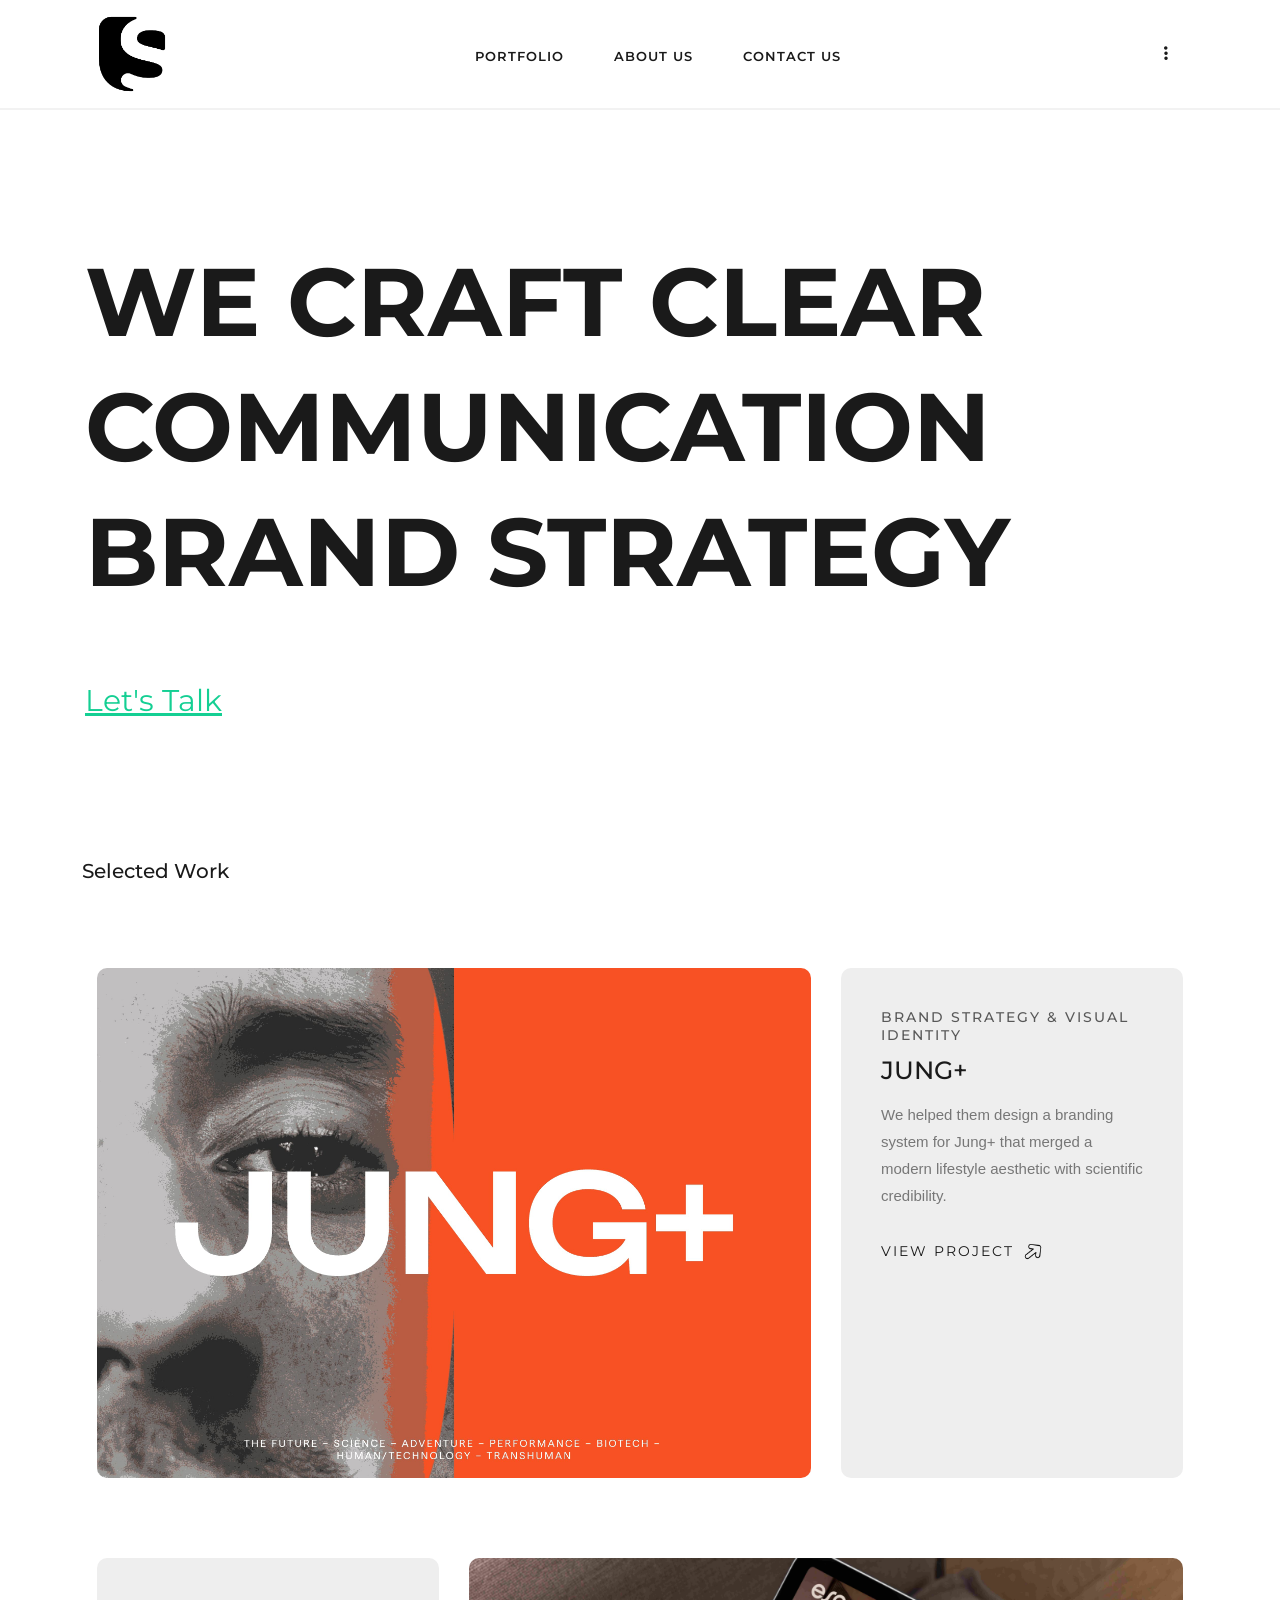
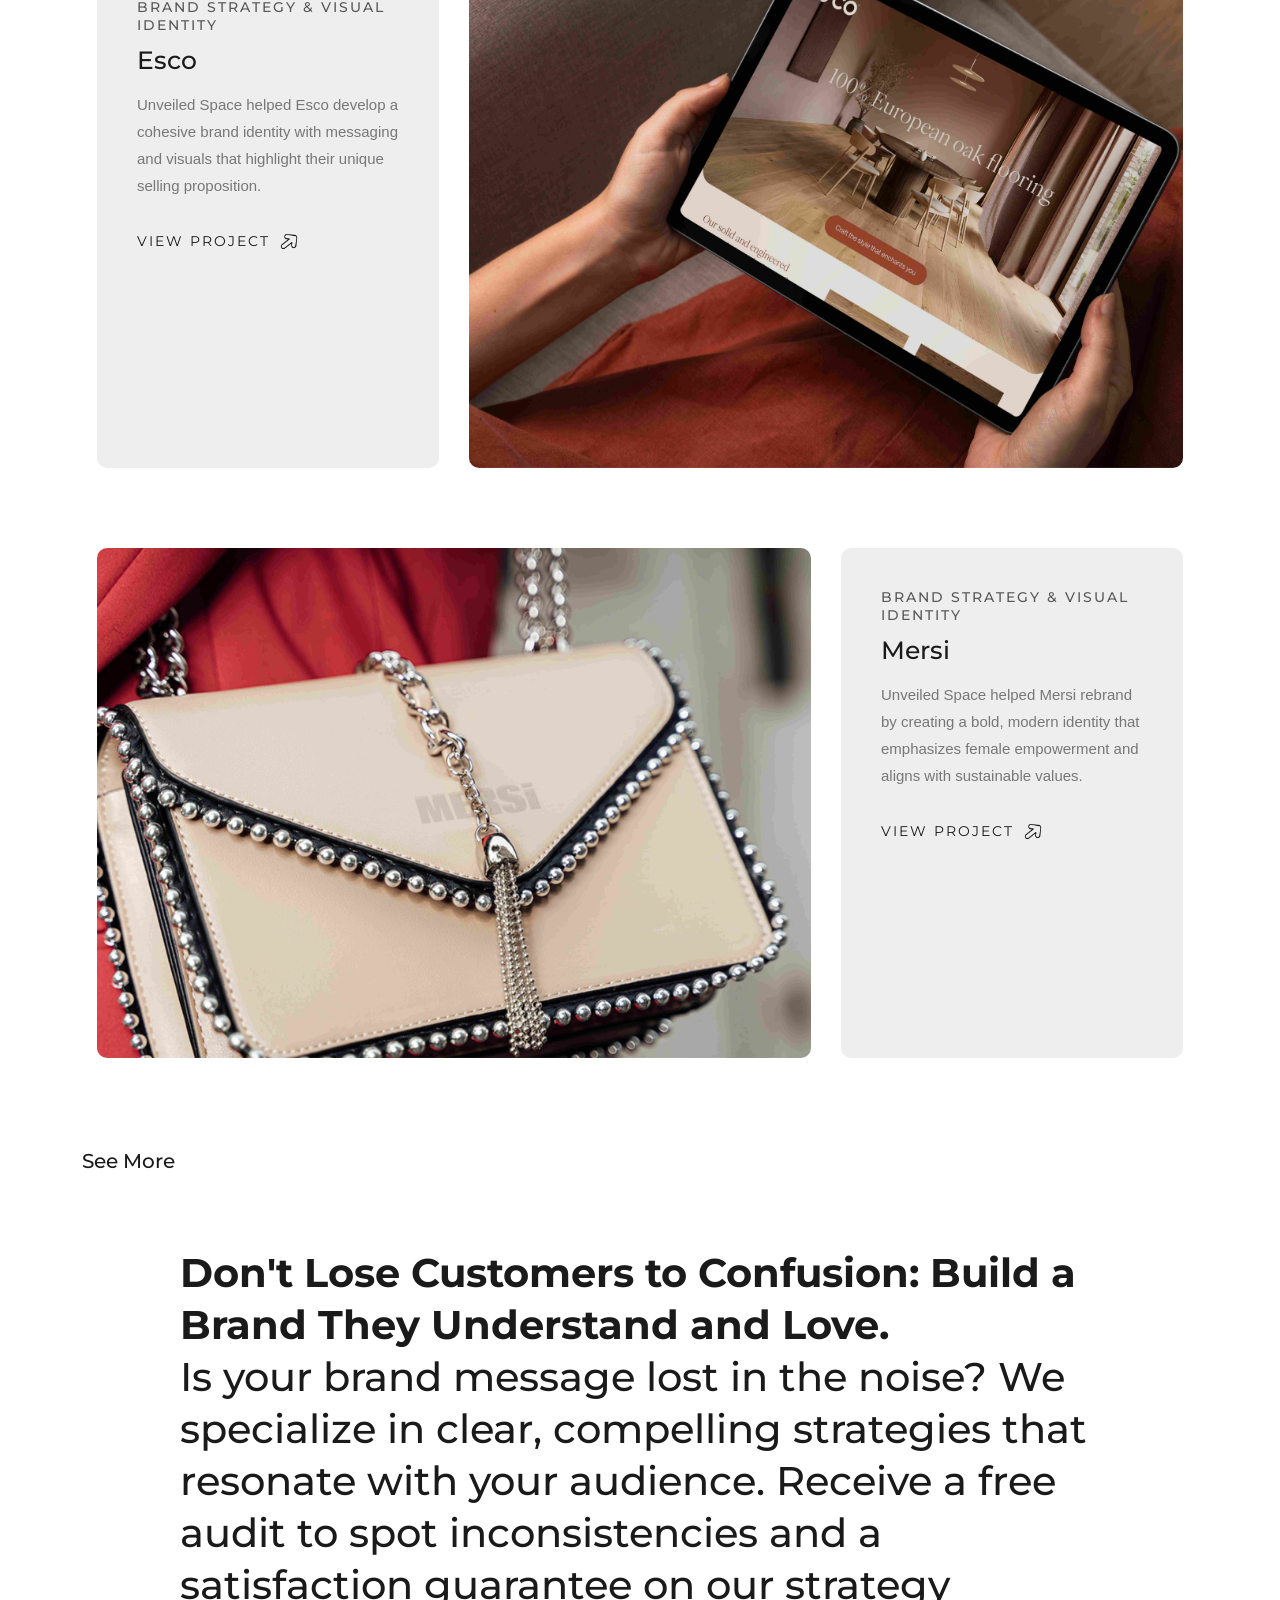
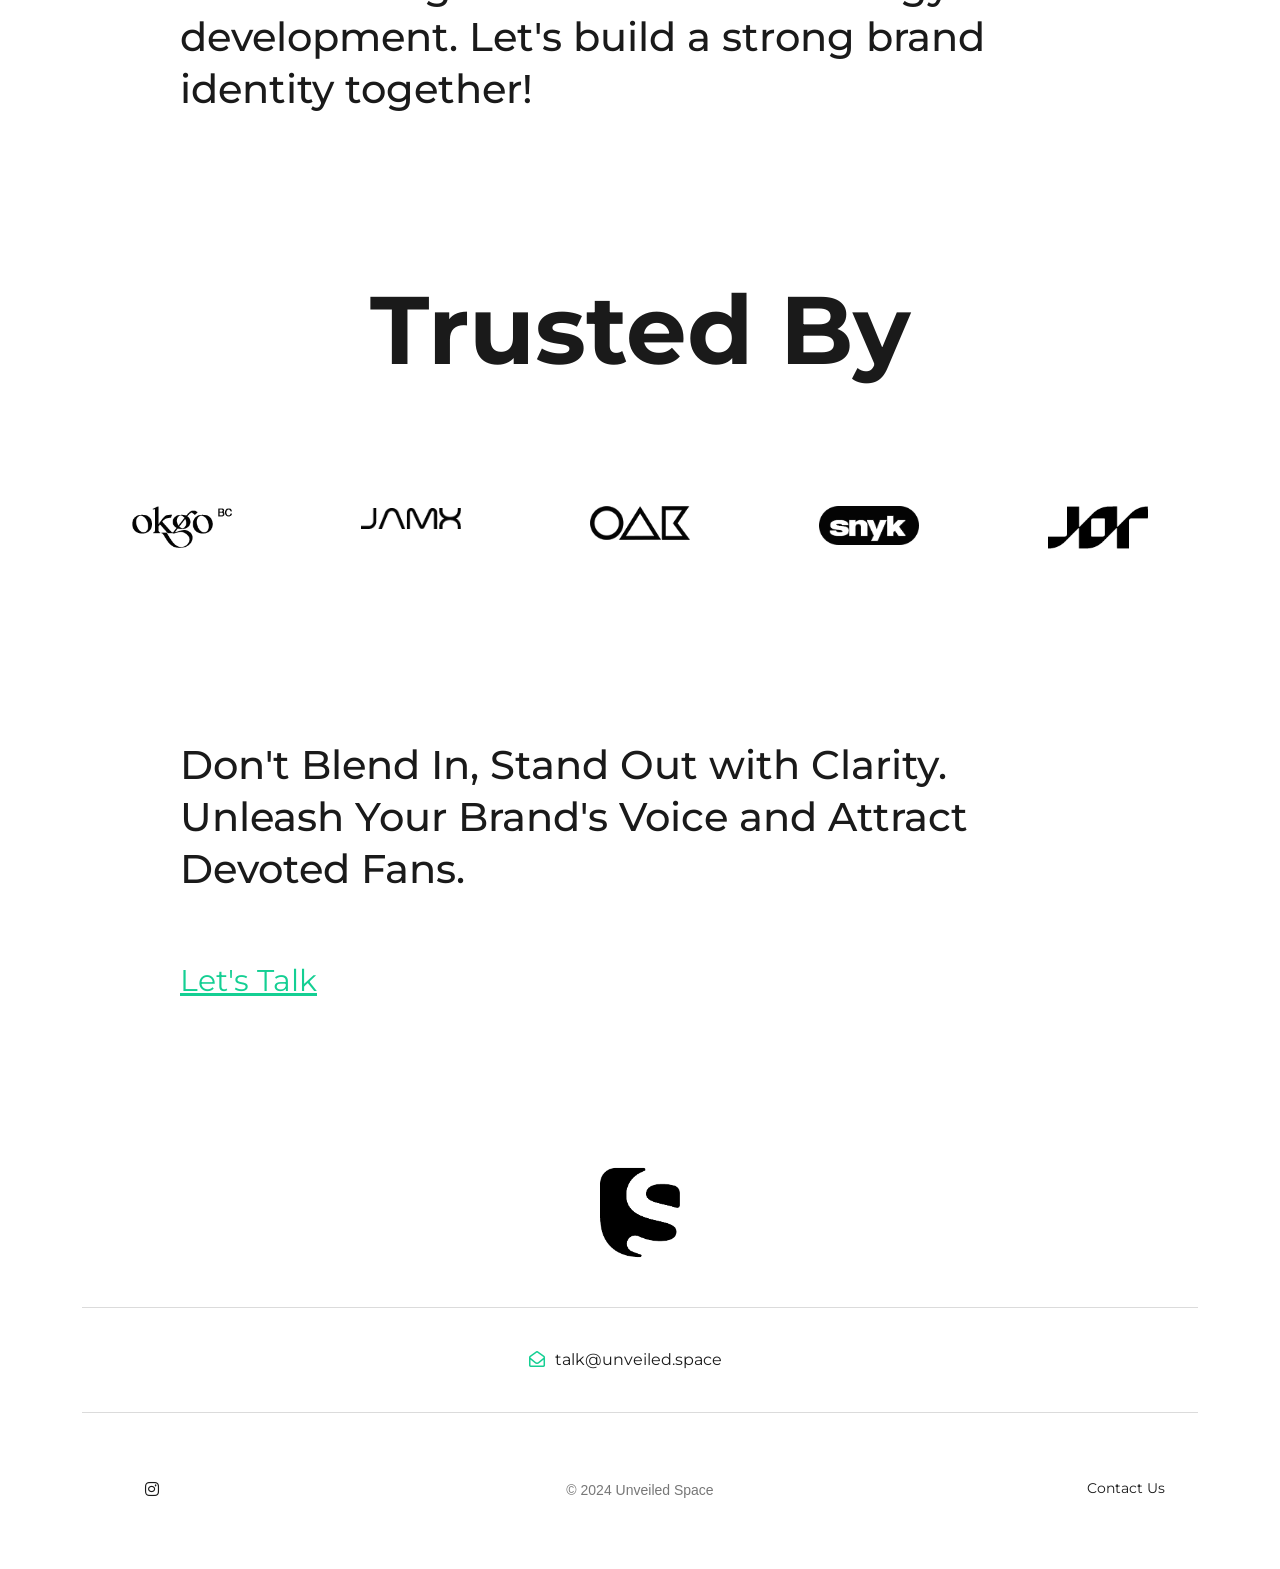
==== index.html @ 4598c450 "Update index.html" ====
<!DOCTYPE html>
<html lang="zxx">

<head>

    <!-- Metas -->
    <meta charset="utf-8">
    <meta http-equiv="X-UA-Compatible" content="IE=edge">
    <meta name="viewport" content="width=device-width, initial-scale=1, maximum-scale=1">
    <meta name="keywords" content="Unveiled Space Branding Agency Brand Strategy Visual Communication Visual Identity">
    <meta name="description" content="Unveiled Space Branding Agency">
    <meta name="author" content="">

    <!-- Title  -->
    <title> Unveiled Space</title>

    <!-- Favicon -->
    <link rel="shortcut icon" href="assets/imgs/favicon.ico">
    <link rel="stylesheet" href="https://cdnjs.cloudflare.com/ajax/libs/font-awesome/6.5.2/css/all.min.css">


    <!-- Google Fonts -->
    <link rel="preconnect" href="https://fonts.googleapis.com">
    <link rel="preconnect" href="https://fonts.gstatic.com" crossorigin>
    <link href="https://fonts.googleapis.com/css2?family=Gruppo&family=Montserrat:ital,wght@0,100..900;1,100..900&display=swap" rel="stylesheet">

    <!-- Font -->
    <link rel="stylesheet" href="assets/css/satoshi.css">

    <!-- Plugins -->
    <link rel="stylesheet" href="assets/css/plugins.css">

    <!-- Core Style Css -->
    <link rel="stylesheet" href="assets/css/style.css">

   



</head>

<body class="minimal-portfolio">



    <!-- ==================== Start Loading ==================== -->


    <!-- ==================== End Loading ==================== -->





    <!-- ==================== Start progress-scroll-button ==================== -->

    <!-- ==================== End progress-scroll-button ==================== -->



    <div id="smooth-wrapper">



        <!-- ==================== Start Navbar ==================== -->

        <nav class="navbar navbar-expand-lg bord blur">
            <div class="container">
    
                <!-- Logo -->
                <a class="logo icon-img-100" href="index.html">
                    <img src="assets/imgs/logo-dark-1.png" alt="logo">
                </a>
    
                <!-- navbar links -->
                <div class="collapse navbar-collapse justify-content-center" id="navbarSupportedContent">
                    <ul class="navbar-nav">
                        <li class="nav-item dropdown">
                            <a class="nav-link" href="portfolio-sticky.html" role="button"
                                aria-haspopup="true" aria-expanded="false"><span>Portfolio</span></a>
                        </li>
                        <li class="nav-item dropdown">
                            <a class="nav-link" href="page-about2.html" role="button"
                                aria-haspopup="true" aria-expanded="false"><span>About Us</span></a>
                        </li>
                        <li class="nav-item">
                            <a class="nav-link" href="index.html"><span>Contact
                                    Us</span></a>
                        </li>
                    </ul>
                </div>
                <div class="topnav">
                    <div class="menu-icon cursor-pointer">
                        <i class="fa-solid fa-ellipsis-vertical"></i>
                    </div>
                </div>
            </div>
        </nav>
    
        <div class="hamenu">
            <div class="logo icon-img-100">
                <img src="assets/imgs/logo-dark-1.png" alt="">
            </div>
            <div class="close-menu cursor-pointer"><i class="fa-solid fa-xmark"></i></div>
            <div class="container">
                <div class="row">
                    <div class="col-lg-2">
                        <div class="menu-text">
                            <div class="text">
                                <h2>Menu</h2>
                            </div>
                        </div>
                    </div>
                    <div class="col-lg-7">
                        <div class="menu-links">
                          <ul class="main-menu rest">
                            <li>
                              <div class="o-hidden">
                                <a href="portfolio-sticky.html" class="link"><span data-text="PORTFOLIO">PORTFOLIO</span></a>
                              </div>
                            </li>
                            <li>
                                <div class="o-hidden">
                                  <a href="page-about2.html" class="link"><span data-text="About Us">About Us</span></a>
                                </div>
                              </li>
                              <li>
                              </li>
                              <li>
                                <div class="o-hidden">
                                  <a href="index.html" class="link"><span data-text="Contact US">Contact US</span></a>
                                </div>
                              </li>
                            </ul>
                        </div>
                      </div>
                      
                    <div class="col-lg-3">
                        <div class="cont-info">
                            <div class="item mb-40">
                                <h6 class="sub-title mb-15 opacity-7">Contact Us</h6>
                                <h5><a href="mailto:talk@unveiled.space">talk@unveiled.space</a></h5>
                            </div>
                        </div>
                    </div>
                    
                </div>
            </div>
        </div>

        <!-- ==================== End Navbar ==================== -->



        <div id="smooth-content">

            <main>


                <!-- ==================== Start Portfolio ==================== -->

                <section class="work-minimal section-padding pb-20">
                    <div class="container mt-100">
                        <div class="row">
                            <div class="col-12">
                                <div class="sec-head mb-80">
                                    <div class="text">
                                        <h1 class="main-heading">WE CRAFT CLEAR COMMUNICATION BRAND STRATEGY</h1>
                                   <!--     <h3 class="description-after-main-heading opacity-7 d-block">
                                            Unveiling authentic stories. Amplifying impactful connections. Building brands that make a difference.
                                        </h3> -->
                                          <span class="underline main-color fz-30 pt-60">
                                            <a href="mailto:talk@unveiled.space">Let's Talk</a>
                                          </span>
                                          
                                    </div>
                                </div>
                            </div>
                        </div>
                        <section style="padding-top: 5%;">
                            <div><h6>Selected Work</h6></div>
                            
                            <section class="work-sticky section-padding pt-0 pb-90 ">
                                <div class="container">
                                    <div class="row">

                                        <div class="col-lg-8 items">
                                            <div class="img">
                                                <img src="assets/imgs/works/projects/portfolio/0.jpg" alt="">
                                            </div>
                                        </div>
                                        <div class="col-lg-4 items">
                                            <div class="cont">
                                                <div class="sticky-item">
                                                    <h6 class="sub-title opacity-7 mb-10">Brand Strategy & Visual identity</h6>
                                                    <h5 class="mb-15">JUNG+</h5>
                                                    <p>We helped them design a branding system for Jung+ that merged a modern lifestyle 
                                                        aesthetic with scientific credibility.</p>
                                                    <a href="project0.html" class="rmore mt-30">
                                                        <span class="sub-title">View Project</span>
                                                        <img src="assets/imgs/arrow-right.png" alt="" class="icon-img-20 ml-5">
                                                    </a>
                                                </div>
                                            </div>
                                        </div>
                    
                                        <div class="col-lg-4 items">
                                            <div class="cont">
                                                <div class="sticky-item">
                                                    <h6 class="sub-title opacity-7 mb-10">Brand Strategy & Visual identity</h6>
                                                    <h5 class="mb-15">Esco</h5>
                                                    <p>Unveiled Space helped Esco develop a cohesive brand 
                                                        identity with messaging and visuals that highlight 
                                                        their unique selling proposition.</p>
                                                    <a href="project1.html" class="rmore mt-30">
                                                        <span class="sub-title">View Project</span>
                                                        <img src="assets/imgs/arrow-right.png" alt="" class="icon-img-20 ml-5">
                                                    </a>
                                                </div>
                                            </div>
                                        </div>
                                        <div class="col-lg-8 items">
                                            <div class="img">
                                                <img src="assets/imgs/works/projects/portfolio/1.jpg" alt="">
                                            </div>
                                        </div>
                    
                                        <div class="col-lg-8 items">
                                            <div class="img">
                                                <img src="assets/imgs/works/projects/portfolio/2.jpg" alt="">
                                            </div>
                                        </div>
                                        <div class="col-lg-4 items">
                                            <div class="cont">
                                                <div class="sticky-item">
                                                    <h6 class="sub-title opacity-7 mb-10">Brand Strategy & Visual identity</h6>
                                                    <h5 class="mb-15">Mersi</h5>
                                                    <p>Unveiled Space helped Mersi rebrand by creating a bold, modern identity
                                                         that emphasizes female empowerment and aligns with sustainable values.</p>
                                                    <a href="project2.html" class="rmore mt-30">
                                                        <span class="sub-title">View Project</span>
                                                        <img src="assets/imgs/arrow-right.png" alt="" class="icon-img-20 ml-5">
                                                    </a>
                                                </div>
                                            </div>
                                        </div>
                    
                                    </div>
                                </div>
                            </section>

                            <div><h6> <a href="portfolio-sticky.html">See More</a></h6></div>
                        </section>
                    </div>
                </section>

                <!-- ==================== End Portfolio ==================== -->



                <!-- ==================== Story Section Start ==================== -->
                <div class="container pt-50 ontop">
                    <div class="row justify-content-center">
                        <div class="col-lg-10">
                            <div class="caption">
                                <h3><strong>Don't Lose Customers to Confusion: Build a Brand They Understand and Love.</strong><br>

Is your brand message lost in the noise? We specialize in clear, compelling strategies that resonate with your audience. Receive a free audit to spot inconsistencies and a satisfaction guarantee on our strategy development. Let's build a strong brand identity together!</h3>                
                            </div>
                        </div>
                    </div>
                </div>
               
                <!-- ==================== Story Section Ends ==================== -->



                <!-- ==================== Start Clients ==================== -->

                <section class="clients-carso section-padding">
                    <div class="container">
                        <div class="sec-bottom mb-100">
                            <div class="d-flex align-items-center">
                                <h3 class="main-heading">Trusted By</h3>
                            </div>
                        </div>
                        <div class="clients-grid">
                            <div class="item">
                                <div class="img icon-img-100">
                                    <img src="assets/imgs/brands/b1.png" alt="">
                                </div>
                            </div>
                            <div class="item">
                                <div class="img icon-img-100">
                                    <img src="assets/imgs/brands/b2.png" alt="">
                                </div>
                            </div>
                            <div class="item">
                                <div class="img icon-img-100">
                                    <img src="assets/imgs/brands/b4.png" alt="">
                                </div>
                            </div>
                            <div class="item">
                                <div class="img icon-img-100">
                                    <img src="assets/imgs/brands/b6.png" alt="">
                                </div>
                            </div>
                            <div class="item">
                                <div class="img icon-img-100">
                                    <img src="assets/imgs/brands/b7.png" alt="">
                                </div>
                            </div>
                          
                            <!-- Add more client items here -->
                        </div>
                    </div>
                </section>
                <!-- ==================== End Clients ==================== -->

                 <!-- ==================== asking  Clients ==================== -->
                 <section class="asking">
                    <div class="container pt-50 pb-50 ontop">
                        <div class="row justify-content-center">
                            <div class="col-lg-10">
                                <div class="caption">
                                    <h3>
                                       Don't Blend In, Stand Out with Clarity. Unleash Your Brand's Voice and Attract Devoted Fans.
                                    </h3>
                                        <span class="underline main-color fz-30 pt-60"><a
                                            href="mailto:talk@unveiled.space">Let's Talk</a></span>


                                </div>
                            </div>
                        </div>
                    </div>
                 </section>
                  <!-- ==================== asking Clients ==================== -->

            </main>


            <!-- ==================== Start Footer ==================== -->

            <footer class="mt-15">
                <div class="container pb-40 pt-80 ontop">
                  <div class="d-flex justify-content-center mb-30">
                    <div class="logo icon-img-120">
                      <img src="assets/imgs/logo-dark-1.png" alt="">
                    </div>
                  </div>
                  <div class="info-comp d-flex align-items-center justify-content-center pt-40 pb-40 bord-thin-bottom bord-thin-top">
                    <div class="mr-30 email-align"> <span class="icon main-color mr-10"><i class="fa-regular fa-envelope-open"></i></span>
                      <span class="text"><a href="mailto:talk@unveiled.space">talk@unveiled.space</a></span>
                    </div>
                  </div>
                  <div class="row sub-footer mt-40 pt-25 pb-25 main-bg radius-30 padding-rl-30">
                    <div class="d-flex justify-content-center">
                      <div class="col-lg-4 col-md-6 md-mb15">
                        <ul class="rest d-flex align-items-center">
                          <li class="ml-30">
                            <a href="#0" class="hover-anim">
                              <i class="fab fa-instagram"></i>
                            </a>
                          </li>
                        </ul>
                      </div>
                      <div class="col-lg-4 order-md-3 text-center">
                        <p class="fz-14 copyright-padding">© 2024 Unveiled Space</p>
                      </div>
                      <div class="col-lg-4 col-md-6 md-mb15 order-md-2">
                        <div class="links d-flex justify-content-end"> <ul class="rest d-flex align-items-center">
                            <li class="contact-margin fz-14"> <a href="index.html">Contact Us</a>
                            </li>
                          </ul>
                        </div>
                      </div>
                    </div>
                  </div>
                </div>
              </footer>
              
              
              
              

            <!-- ==================== End Footer ==================== -->


        </div>

    </div>










    <!-- jQuery -->
    <script src="assets/js/jquery-3.6.0.min.js"></script>
    <script src="assets/js/jquery-migrate-3.4.0.min.js"></script>

    <!-- plugins -->
    <script src="assets/js/plugins.js"></script>

    <script src="assets/js/gsap.min.js"></script>
    <!-- custom scripts -->
    <script src="assets/js/scripts.js"></script>


</body>

</html>
---- assets/css/satoshi.css ----
/**
 * @license
 *
 * Font Family: Satoshi
 * Designed by: Deni Anggara
 * URL: https://www.fontshare.com/fonts/Satoshi/satoshi
 * © 2022 Indian Type Foundry
 *
 * Font Styles:
 * Satoshi Variable(Variable font)
 * Satoshi Variable Italic(Variable font)
 * Satoshi Light
 * Satoshi Light Italic
 * Satoshi Regular
 * Satoshi Italic
 * Satoshi Medium
 * Satoshi Medium Italic
 * Satoshi Bold
 * Satoshi Bold Italic
 * Satoshi Black
 * Satoshi Black Italic
 *
*/


/**
* This is a variable font
* You can controll variable axes as shown below:
* font-variation-settings: 'wght' 900.0;
*
* available axes:

* 'wght' (range from 300.0 to 900.0)

*/

@font-face {
  font-family: 'Satoshi-Variable';
  src: url('../fonts/Satoshi/Satoshi-Variable.woff2') format('woff2'),
       url('../fonts/Satoshi/Satoshi-Variable.woff') format('woff'),
       url('../fonts/Satoshi/Satoshi-Variable.ttf') format('truetype');
       font-weight: 300 900;
       font-display: swap;
       font-style: normal;
}


/**
* This is a variable font
* You can controll variable axes as shown below:
* font-variation-settings: 'wght' 900.0;
*
* available axes:

* 'wght' (range from 300.0 to 900.0)

*/

@font-face {
  font-family: 'Satoshi-VariableItalic';
  src: url('../fonts/Satoshi/Satoshi-VariableItalic.woff2') format('woff2'),
       url('../fonts/Satoshi/Satoshi-VariableItalic.woff') format('woff'),
       url('../fonts/Satoshi/Satoshi-VariableItalic.ttf') format('truetype');
       font-weight: 300 900;
       font-display: swap;
       font-style: italic;
}


@font-face {
  font-family: 'Satoshi-Light';
  src: url('../fonts/Satoshi/Satoshi-Light.woff2') format('woff2'),
       url('../fonts/Satoshi/Satoshi-Light.woff') format('woff'),
       url('../fonts/Satoshi/Satoshi-Light.ttf') format('truetype');
       font-weight: 300;
       font-display: swap;
       font-style: normal;
}


@font-face {
  font-family: 'Satoshi-LightItalic';
  src: url('../fonts/Satoshi/Satoshi-LightItalic.woff2') format('woff2'),
       url('../fonts/Satoshi/Satoshi-LightItalic.woff') format('woff'),
       url('../fonts/Satoshi/Satoshi-LightItalic.ttf') format('truetype');
       font-weight: 300;
       font-display: swap;
       font-style: italic;
}


@font-face {
  font-family: 'Satoshi-Regular';
  src: url('../fonts/Satoshi/Satoshi-Regular.woff2') format('woff2'),
       url('../fonts/Satoshi/Satoshi-Regular.woff') format('woff'),
       url('../fonts/Satoshi/Satoshi-Regular.ttf') format('truetype');
       font-weight: 400;
       font-display: swap;
       font-style: normal;
}


@font-face {
  font-family: 'Satoshi-Italic';
  src: url('../fonts/Satoshi/Satoshi-Italic.woff2') format('woff2'),
       url('../fonts/Satoshi/Satoshi-Italic.woff') format('woff'),
       url('../fonts/Satoshi/Satoshi-Italic.ttf') format('truetype');
       font-weight: 400;
       font-display: swap;
       font-style: italic;
}


@font-face {
  font-family: 'Satoshi-Medium';
  src: url('../fonts/Satoshi/Satoshi-Medium.woff2') format('woff2'),
       url('../fonts/Satoshi/Satoshi-Medium.woff') format('woff'),
       url('../fonts/Satoshi/Satoshi-Medium.ttf') format('truetype');
       font-weight: 500;
       font-display: swap;
       font-style: normal;
}


@font-face {
  font-family: 'Satoshi-MediumItalic';
  src: url('../fonts/Satoshi/Satoshi-MediumItalic.woff2') format('woff2'),
       url('../fonts/Satoshi/Satoshi-MediumItalic.woff') format('woff'),
       url('../fonts/Satoshi/Satoshi-MediumItalic.ttf') format('truetype');
       font-weight: 500;
       font-display: swap;
       font-style: italic;
}


@font-face {
  font-family: 'Satoshi-Bold';
  src: url('../fonts/Satoshi/Satoshi-Bold.woff2') format('woff2'),
       url('../fonts/Satoshi/Satoshi-Bold.woff') format('woff'),
       url('../fonts/Satoshi/Satoshi-Bold.ttf') format('truetype');
       font-weight: 700;
       font-display: swap;
       font-style: normal;
}


@font-face {
  font-family: 'Satoshi-BoldItalic';
  src: url('../fonts/Satoshi/Satoshi-BoldItalic.woff2') format('woff2'),
       url('../fonts/Satoshi/Satoshi-BoldItalic.woff') format('woff'),
       url('../fonts/Satoshi/Satoshi-BoldItalic.ttf') format('truetype');
       font-weight: 700;
       font-display: swap;
       font-style: italic;
}


@font-face {
  font-family: 'Satoshi-Black';
  src: url('../fonts/Satoshi/Satoshi-Black.woff2') format('woff2'),
       url('../fonts/Satoshi/Satoshi-Black.woff') format('woff'),
       url('../fonts/Satoshi/Satoshi-Black.ttf') format('truetype');
       font-weight: 900;
       font-display: swap;
       font-style: normal;
}


@font-face {
  font-family: 'Satoshi-BlackItalic';
  src: url('../fonts/Satoshi/Satoshi-BlackItalic.woff2') format('woff2'),
       url('../fonts/Satoshi/Satoshi-BlackItalic.woff') format('woff'),
       url('../fonts/Satoshi/Satoshi-BlackItalic.ttf') format('truetype');
       font-weight: 900;
       font-display: swap;
       font-style: italic;
}
---- assets/css/plugins.css ----
/*-----------------------------------------------------------------------------------

	Theme Name: Ravo
	Theme URI: http://
	Description: Creative agency & portfolio
	Author: ui-themez
	Author URI: http://themeforest.net/user/ui-themez
	Version: 1.0

-----------------------------------------------------------------------------------*/

/* ----------------------------------------------------------------
			[ All Css Plugins & Helper Classes File ]
-----------------------------------------------------------------*/

/* == bootstrap == */
@import url("plugins/bootstrap.min.css");

/* == animate css == */
@import url("plugins/animate.min.css");

/* == ionicons icon font == */
@import url("plugins/themify-icons.css");

/* == pe-icon-7-stroke == */
@import url("plugins/pe-icon-7-stroke.css");

/* == fontawesome icon font == */
@import url("plugins/fontawesome-all.min.css");

/* == justifiedGallery.min == */
@import url("plugins/justifiedGallery.min.css");

/* == magnific-popup == */
@import url("plugins/magnific-popup.css");

/* == YouTubePopUp == */
@import url("plugins/YouTubePopUp.css");

/* == swiper.min font == */
@import url("plugins/swiper.min.css");
---- assets/css/style.css ----
@charset "UTF-8";
/*-----------------------------------------------------------------------------------

    Theme Name: Geekfolio
    Theme URI: http://
    Description: Creative Agency & Portfolio
    Author: UI-ThemeZ
    Author URI: http://themeforest.net/user/UI-ThemeZ
    Version: 1.0

-----------------------------------------------------------------------------------*/
/* Variables
-----------------------------------------------------------------*/
/* Typography
-----------------------------------------------------------------*/
* {
  margin: 0;
  padding: 0;
  -webkit-box-sizing: border-box;
  box-sizing: border-box;
  outline: none;
  list-style: none;
}

body {
  color: #1a1a1a;
  background-color: #fff;
  font-size: 16px;
  font-family: "Montserrat", sans-serif;
  overflow-x: hidden !important;
}

body.crev-agency h1, body.crev-agency h2, body.crev-agency h3, body.crev-agency h4, body.crev-agency h5, body.crev-agency h6 {
  font-weight: 400;
}

body.crev-portfolio main {
  padding: 0 20px;
}

body.crev-portfolio section {
  position: relative;
}

.serv-swiper {
  /* styles for all screens... */
}

@media (max-width: 768px) {
  .serv-swiper {
    display: flex;
    flex-wrap: wrap;
    justify-content: flex-start; /* adjust alignment for potentially more items per row */
  }
  
  .swiper-wrapper {
    width: 100%;
  }
  
  .swiper-slide {
    margin-bottom: 20px;
  }
}



.serv-swiper {
  /* styles for all screens... */
}

@media (max-width: 768px) {
  .serv-swiper {
    display: flex;
    flex-wrap: wrap;
    justify-content: space-between;
  }
  
  .swiper-wrapper {
    width: 100%;
  }
  
  .swiper-slide {
    margin-bottom: 20px;
  }
  
  .item-box {
    padding: 5px;  /* significantly reduce padding for better fit */
  }
  
  .item-box img {
    width: 30px;  /* aggressively reduce image size */
    height: 30px; /* aggressively reduce image size */
  }
}
.services .item-box {
  padding: 5px; /* maintain some padding for aesthetics */
}

@media (max-width: 768px) {
  .services .item-box {
    padding: 2px;  /* further reduce padding on very small screens */
  }
  
  .services .item-box h5 {  /* target the service title */
    margin-bottom: 5px;  /* reduce margin for tighter spacing */
    font-size: 14px;  /* reduce font size for smaller screens */
  }
  
  .services .item-box p {  /* target the service description */
    font-size: 12px;  /* reduce font size for smaller screens */
    line-height: 1.4;  /* adjust line height for better readability */
  }
  
  .services .item-box img {
    width: 25px;  /* adjust image size as needed */
    height: 25px; /* adjust image size as needed */
  }
}


/*Heading for smaller screens*/


/* Base styles for all screens */
.main-heading {
  font-size: 6rem; /* Adjust for desired size on larger screens */
  font-weight: 700;
  /* Other styles from fz-100 (if applicable) */
}

/* Media query for smaller screens (adjust breakpoint as needed) */
@media only screen and (max-width: 768px) {
  .main-heading {
    font-size: 2.2rem!important; /* Adjust font size for smaller screens */
  }
}


.carousel-container {
  max-width: 800px; /* Adjust this value as needed */
  margin: 0 auto; /* Center the carousel horizontally */
}
.carousel-container {
  width: 100%; /* Default width for all screens */
}

@media (max-width: 768px) {
  .carousel-container {
    /* Styles for screens less than or equal to 768px */
    width: 80%; /* Reduce width on smaller screens */
  }
}

@media (max-width: 480px) {
  .carousel-container {
    /* Styles for screens less than or equal to 480px */
    width: 90%; /* Adjust width further for very small screens */
  }
}





/*amanedment code for carousel about me*/
/* Base styles for all screens */
/* Base styles for all screens */
.service-list {
  border-top: 1px solid #ddd;
}

.service-item {
  border-bottom: 1px solid #ddd;
  padding: 30px 0;
}

.service-heading {
  display: flex;
  align-items: center;
}

.service-heading .icon {
  margin-right: 20px;
}

.service-heading .icon img {
  max-width: 50px;
  max-height: 50px;
}

.service-heading h5 {
  margin-bottom: 0;
}

/* Media query for smaller screens */
@media (max-width: 767px) {
  .service-item .row {
      flex-direction: column;
  }

  .service-heading {
      margin-bottom: 15px;
  }

  .service-heading .icon {
      margin-right: 10px;
  }

  .service-heading .icon img {
      max-width: 30px;
      max-height: 30px;
  }

  .service-heading h5 {
      font-size: 18px;
  }

  .service-item p {
      font-size: 14px;
  }
}



.clients-grid {
  display: grid;
  grid-template-columns: repeat(5, 1fr);
  gap: 30px;
}

.clients-grid .item {
  text-align: center;
}

.clients-grid .item .img {
  max-width: 150px;
  margin: 0 auto;
}

@media (max-width: 991px) {
  .clients-grid {
      grid-template-columns: repeat(4, 1fr);
  }
}

@media (max-width: 767px) {
  .clients-grid {
      grid-template-columns: repeat(3, 1fr);
  }
}

@media (max-width: 575px) {
  .clients-grid {
      grid-template-columns: repeat(2, 1fr);
  }
}







/*about me v*/











/*===========================*/


/*for footer to be aligned in small screens*/
.email-align {
  display: flex;
  align-items: center; /* Center email section horizontally */
}

.copyright-padding {
  padding-left: 10px;
  padding-right: 10px; /* Add space between copyright text and container edge */
}

.contact-margin {
  margin-left: 10px; /* Add space between contact us text and Instagram icon */
}

/* Media Query for Mobile Adjustments */
@media (max-width: 768px) {
  .sub-footer .col-lg-4,
  .sub-footer .col-md-6 {
    padding-left: 15px; /* Add padding for elements on mobile */
    padding-right: 15px; /* Add padding for elements on mobile */
  }

  .email-align {  /* Additional rule for mobile email alignment */
    justify-content: center;
  }
}



/*clients area css for removing border*/
.sec-bottom .d-flex{
border: none!important;
}
.sec-bottom:after {
  content: '';
  position: absolute;
  top: 50%;
  left: 0;
  width: 100%;
  /* Remove this line to remove the border */
  /* border-top: 1px solid rgba(0, 0, 0, 0.1); */
}
.sec-bottom:after {
  content: '';
  position: absolute;
  top: 50%;
  left: 0;
  width: 100%;
  display: none; /* Hide the entire pseudo-element */
}

body.crev-portfolio section .sec-head .fixed-head {
  position: absolute;
  left: 0;
  top: 0;
  padding: 15px 40px;
  border-radius: 0 0 15px 0;
}

body.crev-portfolio section .sec-head .fixed-head .shap-right-top {
  position: absolute;
  top: -5px;
  right: -1.05rem;
}

body.crev-portfolio section .sec-head .fixed-head .shap-right-top svg {
  width: 1.1rem;
  height: 1.1rem;
}

body.crev-portfolio section .sec-head .fixed-head .shap-left-bottom {
  position: absolute;
  bottom: -1.05rem;
  left: 0;
}

body.crev-portfolio section .sec-head .fixed-head .shap-left-bottom svg {
  width: 1.1rem;
  height: 1.1rem;
}

body.crev-portfolio section .sec-head .fixed-head h5 {
  text-transform: uppercase;
  letter-spacing: 1px;
  font-size: 35px;
}

body.vcard .section-padding {
  padding: 100px 0;
}

main {
  position: relative;
  z-index: 5;
}

.row > * {
  padding-left: 15px;
  padding-right: 15px;
  margin-top: 0;
}

.row.sm-marg {
  margin-left: -5px;
  margin-right: -5px;
}

.row.sm-marg > * {
  padding-left: 5px;
  padding-right: 5px;
}

.row.stand-marg {
  margin-left: -20px;
  margin-right: -20px;
}

.row.stand-marg > * {
  padding-left: 20px;
  padding-right: 20px;
}

.row.md-marg {
  margin-left: -25px;
  margin-right: -25px;
}

.row.md-marg > * {
  padding-left: 25px;
  padding-right: 25px;
}

.row.lg-marg {
  margin-left: -40px;
  margin-right: -40px;
}

.row.lg-marg > * {
  padding-left: 40px;
  padding-right: 40px;
}

.row.xlg-marg {
  margin-left: -50px;
  margin-right: -50px;
}

.row.xlg-marg > * {
  padding-left: 50px;
  padding-right: 50px;
}

.row.xxlg-marg {
  margin-left: -80px;
  margin-right: -80px;
}

.row.xxlg-marg > * {
  padding-left: 80px;
  padding-right: 80px;
}

.container-xxl {
  max-width: 1500px;
}

.container-xl {
  max-width: 1400px;
}

h1, h2, h3, h4, h5, h6 {
  font-weight: 500;
  line-height: 1.3;
  margin-bottom: .2rem;
}

h1 {
  font-size: 70px;
}

h2 {
  font-size: 50px;
}

h3 {
  font-size: 40px;
}

h4 {
  font-size: 30px;
}

h5 {
  font-size: 25px;
}

h6 {
  font-size: 20px;
}

p {
  line-height: 1.8;
  font-size: 15px;
  font-weight: 400;
  font-family: 'Poppins', sans-serif;
  color: #777;
  margin: 0;
}

a, a:hover {
  color: inherit;
}

span {
  display: inline-block;
}

a {
  display: inline-block;
  text-decoration: none;
}

a:hover {
  text-decoration: none;
}

img {
  width: 100%;
  height: auto;
}

figure {
  margin: 0;
}

.main-color {
  color: #14cf93 !important;
}

.main-colorbg {
  background: #14cf93 !important;
}

.main-color2 {
  color: #caff33 !important;
}

.main-colorbg2 {
  background: #caff33 !important;
}

.main-bg {
  background: #fff !important;
}

.sub-bg {
  background: #f5f7f9 !important;
}

.sub-bg2 {
  background: #eee !important;
}

.btn:hover, .btn:focus, .btn:active {
  outline: none;
  -webkit-box-shadow: none;
  box-shadow: none;
}

.lines {
  position: absolute;
  top: 0;
  left: 0;
  width: 100%;
  height: 100%;
  pointer-events: none;
}

.lines.two:after {
  content: '';
  position: absolute;
  top: 0;
  left: 30%;
  width: 40%;
  height: 100%;
  border-right: 1px solid rgba(0, 0, 0, 0.1);
  border-left: 1px solid rgba(0, 0, 0, 0.1);
}

.lines.four {
  left: 5%;
  width: 90%;
  border-right: 1px solid rgba(0, 0, 0, 0.05);
  border-left: 1px solid rgba(0, 0, 0, 0.05);
}

.lines.four:after {
  content: '';
  position: absolute;
  top: 0;
  left: 33.3333%;
  width: 33.3333%;
  height: 100%;
  border-right: 1px solid rgba(0, 0, 0, 0.05);
  border-left: 1px solid rgba(0, 0, 0, 0.05);
}

.lines.two-out {
  left: 60px;
  right: 60px;
  width: auto;
  border-right: 1px solid rgba(255, 255, 255, 0.05);
  border-left: 1px solid rgba(255, 255, 255, 0.05);
  z-index: 7;
}

.line-overlay {
  position: absolute;
  top: -10%;
  left: 0;
  width: 100%;
  height: 100%;
  z-index: -1;
}

.line-overlay.revers {
  -webkit-transform: rotateY(180deg);
  transform: rotateY(180deg);
}

.line-overlay.up {
  top: -25%;
}

.line-overlay svg path {
  stroke: #ddd;
}

.in-box {
  width: calc(100% - 30px);
  margin: auto;
}

.blur-left-top {
  position: absolute;
  top: -120px;
  left: 0;
  -webkit-transform: translateX(-50%);
  -ms-transform: translateX(-50%);
  transform: translateX(-50%);
  pointer-events: none;
}

.blur-right-top {
  position: absolute;
  top: 0;
  right: 0;
  -webkit-transform: translateX(50%) translateY(-50%);
  -ms-transform: translateX(50%) translateY(-50%);
  transform: translateX(50%) translateY(-50%);
  pointer-events: none;
}

.bg-pattern {
  position: absolute;
  top: 0;
  left: 0;
  width: 100%;
  height: 100%;
  z-index: 2;
}

.bg-pattern.bg-repeat {
  background-repeat: repeat;
}

.noise {
  -webkit-animation: grain 8s steps(10) infinite;
  animation: grain 8s steps(10) infinite;
  background-image: url(../imgs/noise.png);
  content: "";
  height: 300%;
  left: -50%;
  opacity: .4;
  position: absolute;
  top: -100%;
  width: 300%;
  pointer-events: none;
}

@-webkit-keyframes grain {
  0%,
  to {
    -webkit-transform: translate(0);
    transform: translate(0);
  }
  10% {
    -webkit-transform: translate(-5%, -10%);
    transform: translate(-5%, -10%);
  }
  20% {
    -webkit-transform: translate(-15%, 5%);
    transform: translate(-15%, 5%);
  }
  30% {
    -webkit-transform: translate(7%, -25%);
    transform: translate(7%, -25%);
  }
  40% {
    -webkit-transform: translate(-5%, 25%);
    transform: translate(-5%, 25%);
  }
  50% {
    -webkit-transform: translate(-15%, 10%);
    transform: translate(-15%, 10%);
  }
  60% {
    -webkit-transform: translate(15%);
    transform: translate(15%);
  }
  70% {
    -webkit-transform: translateY(15%);
    transform: translateY(15%);
  }
  80% {
    -webkit-transform: translate(3%, 35%);
    transform: translate(3%, 35%);
  }
  90% {
    -webkit-transform: translate(-10%, 10%);
    transform: translate(-10%, 10%);
  }
}

@keyframes grain {
  0%,
  to {
    -webkit-transform: translate(0);
    transform: translate(0);
  }
  10% {
    -webkit-transform: translate(-5%, -10%);
    transform: translate(-5%, -10%);
  }
  20% {
    -webkit-transform: translate(-15%, 5%);
    transform: translate(-15%, 5%);
  }
  30% {
    -webkit-transform: translate(7%, -25%);
    transform: translate(7%, -25%);
  }
  40% {
    -webkit-transform: translate(-5%, 25%);
    transform: translate(-5%, 25%);
  }
  50% {
    -webkit-transform: translate(-15%, 10%);
    transform: translate(-15%, 10%);
  }
  60% {
    -webkit-transform: translate(15%);
    transform: translate(15%);
  }
  70% {
    -webkit-transform: translateY(15%);
    transform: translateY(15%);
  }
  80% {
    -webkit-transform: translate(3%, 35%);
    transform: translate(3%, 35%);
  }
  90% {
    -webkit-transform: translate(-10%, 10%);
    transform: translate(-10%, 10%);
  }
}

::-webkit-scrollbar {
  width: 10px;
}

::-webkit-scrollbar-track {
  background: rgba(0, 0, 0, 0.1);
}

::-webkit-scrollbar-thumb {
  background: #888;
  border-radius: 40px;
}

/* Buttons
-----------------------------------------------------------------*/
.butn {
  border: 1px solid transparent;
}

.butn.butn-md {
  padding: 14px 35px;
}

.butn.butn-full {
  width: 100%;
  padding: 15px 25px;
  text-align: center;
}

.butn.butn-bord {
  border-color: #1a1a1a;
  background: transparent;
  color: #1a1a1a;
  -webkit-transition: all .4s;
  -o-transition: all .4s;
  transition: all .4s;
}

.butn.butn-bord:hover {
  background: #1a1a1a;
  color: #fff;
}

.butn.butn-bord:hover span {
  color: #fff;
}

.butn.butn-bord-thin {
  border-color: rgba(0, 0, 0, 0.12);
  background: transparent;
  color: #1a1a1a;
  -webkit-transition: all .4s;
  -o-transition: all .4s;
  transition: all .4s;
}

.butn.butn-bord-thin:hover {
  background: #1a1a1a;
  color: #fff;
}

.butn.butn-bord-thin:hover span {
  color: #fff;
}

.butn.butn-bg {
  -webkit-transition: all .4s;
  -o-transition: all .4s;
  transition: all .4s;
}

.butn.butn-bg:hover {
  background: transparent !important;
  border-color: #1a1a1a;
  color: #1a1a1a !important;
}

.butn .rolling-text {
  margin-bottom: -5px;
}

.btn-circle {
  border-radius: 50%;
  border: 1px solid #fff;
  width: 105px;
  height: 105px;
  position: relative;
  -webkit-transition: all .4s;
  -o-transition: all .4s;
  transition: all .4s;
}

.btn-circle:after {
  content: '';
  position: absolute;
  top: 0;
  left: 0;
  width: 100%;
  height: 100%;
  border-radius: 50%;
  background: #14cf93;
  -webkit-transform: scale(0);
  -ms-transform: scale(0);
  transform: scale(0);
  -webkit-transition: all .4s;
  -o-transition: all .4s;
  transition: all .4s;
}

.btn-circle:hover {
  border-color: #14cf93;
}

.btn-circle:hover:after {
  -webkit-transform: scale(1);
  -ms-transform: scale(1);
  transform: scale(1);
}

.btn-circle:hover span {
  color: #1c1c1c;
}

.btn-circle span {
  position: relative;
  z-index: 2;
  -webkit-transition: all .4s;
  -o-transition: all .4s;
  transition: all .4s;
}

.btn-circle span:last-of-type {
  display: block;
  padding-left: 10px;
}

.btn-circle.btn-md {
  width: 120px;
  height: 120px;
}

.btn-circle.btn-lg {
  width: 140px;
  height: 140px;
}

.butn-circle-text .text {
  margin-right: 20px;
  text-transform: uppercase;
  letter-spacing: 1px;
  font-size: 14px;
}

.butn-circle-text .circle {
  width: 80px;
  height: 80px;
  line-height: 80px;
  text-align: center;
  border: 1px solid rgba(0, 0, 0, 0.3);
  border-radius: 50%;
}

.butn-circle-text .circle svg {
  width: 22px;
  height: 22px;
}

.rmore.to-in {
  margin-left: -100px;
  -webkit-transition: all .4s;
  -o-transition: all .4s;
  transition: all .4s;
}

.rmore.to-in:hover {
  margin-left: 0;
}

.go-more {
  position: relative;
  padding: 0 20px;
}

.go-more:after {
  content: '';
  position: absolute;
  right: 5px;
  top: -10px;
  width: 40px;
  height: 40px;
  border-radius: 40px;
  background: rgba(0, 0, 0, 0.05);
  -webkit-transition: all .4s;
  -o-transition: all .4s;
  transition: all .4s;
}

.go-more .icon {
  margin-left: 15px;
  bottom: -2px;
  position: relative;
}

.go-more:hover:after {
  width: 100%;
  right: 0;
}

.vew-all {
  position: relative;
  padding: 50px 0 50px 50px;
  z-index: 3;
}

.vew-all:after {
  content: '';
  position: absolute;
  top: 50%;
  left: 0;
  -webkit-transform: translateY(-50%);
  -ms-transform: translateY(-50%);
  transform: translateY(-50%);
  width: 100px;
  height: 100px;
  border-radius: 50%;
  border: 1px solid rgba(0, 0, 0, 0.12);
  border-right-color: transparent;
  -webkit-transition: all .4s;
  -o-transition: all .4s;
  transition: all .4s;
  z-index: -1;
}

.vew-all:hover:after {
  -webkit-transform: translateY(-50%) rotate(360deg);
  -ms-transform: translateY(-50%) rotate(360deg);
  transform: translateY(-50%) rotate(360deg);
}

/* Cursor
-----------------------------------------------------------------*/
.hover-this .hover-anim {
  pointer-events: none;
  -webkit-transition: -webkit-transform 0.2s linear;
  transition: -webkit-transform 0.2s linear;
  -o-transition: transform 0.2s linear;
  transition: transform 0.2s linear;
  transition: transform 0.2s linear, -webkit-transform 0.2s linear;
}

.cursor {
  pointer-events: none;
  position: fixed;
  padding: 0.3rem;
  background-color: #fff;
  border-radius: 50%;
  mix-blend-mode: difference;
  -webkit-transition: opacity 0.4s ease, -webkit-transform 0.3s ease;
  transition: opacity 0.4s ease, -webkit-transform 0.3s ease;
  -o-transition: transform 0.3s ease, opacity 0.4s ease;
  transition: transform 0.3s ease, opacity 0.4s ease;
  transition: transform 0.3s ease, opacity 0.4s ease, -webkit-transform 0.3s ease;
  z-index: 99999;
}

.cursor-active {
  -webkit-transform: translate(-50%, -50%) scale(8);
  -ms-transform: translate(-50%, -50%) scale(8);
  transform: translate(-50%, -50%) scale(8);
  opacity: .1;
}

.rolling-text {
  display: inline-block;
  overflow: hidden;
  line-height: 50px;
  height: 50px;
}

.rolling-text.butn {
  padding: 0 35px;
}

.social-text .rolling-text {
  line-height: 30px;
  height: 30px;
}

.rolling-text:hover .letter,
.rolling-text.play .letter {
  -webkit-transform: translateY(-100%);
  -ms-transform: translateY(-100%);
  transform: translateY(-100%);
}

.rolling-text .letter {
  display: inline-block;
  -webkit-transition: -webkit-transform 0.5s cubic-bezier(0.76, 0, 0.24, 1);
  transition: -webkit-transform 0.5s cubic-bezier(0.76, 0, 0.24, 1);
  -o-transition: transform 0.5s cubic-bezier(0.76, 0, 0.24, 1);
  transition: transform 0.5s cubic-bezier(0.76, 0, 0.24, 1);
  transition: transform 0.5s cubic-bezier(0.76, 0, 0.24, 1), -webkit-transform 0.5s cubic-bezier(0.76, 0, 0.24, 1);
}

.letter:nth-child(1) {
  -webkit-transition-delay: 0s;
  -o-transition-delay: 0s;
  transition-delay: 0s;
}

.letter:nth-child(2) {
  -webkit-transition-delay: 0.015s;
  -o-transition-delay: 0.015s;
  transition-delay: 0.015s;
}

.letter:nth-child(3) {
  -webkit-transition-delay: 0.03s;
  -o-transition-delay: 0.03s;
  transition-delay: 0.03s;
}

.letter:nth-child(4) {
  -webkit-transition-delay: 0.045s;
  -o-transition-delay: 0.045s;
  transition-delay: 0.045s;
}

.letter:nth-child(5) {
  -webkit-transition-delay: 0.06s;
  -o-transition-delay: 0.06s;
  transition-delay: 0.06s;
}

.letter:nth-child(6) {
  -webkit-transition-delay: 0.075s;
  -o-transition-delay: 0.075s;
  transition-delay: 0.075s;
}

.letter:nth-child(7) {
  -webkit-transition-delay: 0.09s;
  -o-transition-delay: 0.09s;
  transition-delay: 0.09s;
}

.letter:nth-child(8) {
  -webkit-transition-delay: 0.105s;
  -o-transition-delay: 0.105s;
  transition-delay: 0.105s;
}

.letter:nth-child(9) {
  -webkit-transition-delay: 0.12s;
  -o-transition-delay: 0.12s;
  transition-delay: 0.12s;
}

.letter:nth-child(10) {
  -webkit-transition-delay: 0.135s;
  -o-transition-delay: 0.135s;
  transition-delay: 0.135s;
}

.letter:nth-child(11) {
  -webkit-transition-delay: 0.15s;
  -o-transition-delay: 0.15s;
  transition-delay: 0.15s;
}

.letter:nth-child(12) {
  -webkit-transition-delay: 0.165s;
  -o-transition-delay: 0.165s;
  transition-delay: 0.165s;
}

.letter:nth-child(13) {
  -webkit-transition-delay: 0.18s;
  -o-transition-delay: 0.18s;
  transition-delay: 0.18s;
}

.letter:nth-child(14) {
  -webkit-transition-delay: 0.195s;
  -o-transition-delay: 0.195s;
  transition-delay: 0.195s;
}

.letter:nth-child(15) {
  -webkit-transition-delay: 0.21s;
  -o-transition-delay: 0.21s;
  transition-delay: 0.21s;
}

.letter:nth-child(16) {
  -webkit-transition-delay: 0.225s;
  -o-transition-delay: 0.225s;
  transition-delay: 0.225s;
}

.letter:nth-child(17) {
  -webkit-transition-delay: 0.24s;
  -o-transition-delay: 0.24s;
  transition-delay: 0.24s;
}

.letter:nth-child(18) {
  -webkit-transition-delay: 0.255s;
  -o-transition-delay: 0.255s;
  transition-delay: 0.255s;
}

.letter:nth-child(19) {
  -webkit-transition-delay: 0.27s;
  -o-transition-delay: 0.27s;
  transition-delay: 0.27s;
}

.letter:nth-child(20) {
  -webkit-transition-delay: 0.285s;
  -o-transition-delay: 0.285s;
  transition-delay: 0.285s;
}

.letter:nth-child(21) {
  -webkit-transition-delay: 0.3s;
  -o-transition-delay: 0.3s;
  transition-delay: 0.3s;
}

.progress-wrap {
  position: fixed;
  bottom: 30px;
  right: 30px;
  height: 44px;
  width: 44px;
  cursor: pointer;
  display: block;
  border-radius: 50px;
  z-index: 100;
  opacity: 0;
  visibility: hidden;
  -webkit-transform: translateY(20px);
  -ms-transform: translateY(20px);
  transform: translateY(20px);
  -webkit-transition: all 400ms linear;
  -o-transition: all 400ms linear;
  transition: all 400ms linear;
  mix-blend-mode: difference;
}

.progress-wrap.active-progress {
  opacity: 1;
  visibility: visible;
  -webkit-transform: translateY(0);
  -ms-transform: translateY(0);
  transform: translateY(0);
}

.progress-wrap::after {
  position: absolute;
  font-family: 'Font Awesome 5 Free';
  content: '\f077';
  text-align: center;
  line-height: 44px;
  font-size: 13px;
  font-weight: 900;
  color: #ccc;
  left: 0;
  top: 0;
  height: 44px;
  width: 44px;
  cursor: pointer;
  display: block;
  z-index: 1;
  -webkit-transition: all 400ms linear;
  -o-transition: all 400ms linear;
  transition: all 400ms linear;
}

.progress-wrap svg path {
  fill: none;
}

.progress-wrap svg.progress-circle path {
  stroke: #ccc;
  stroke-width: 4;
  -webkit-box-sizing: border-box;
  box-sizing: border-box;
  -webkit-transition: all 400ms linear;
  -o-transition: all 400ms linear;
  transition: all 400ms linear;
}

/* Extra
-----------------------------------------------------------------*/
.d-rotate {
  -webkit-perspective: 1000px;
  perspective: 1000px;
}

.d-rotate .rotate-text {
  display: block;
  -webkit-transform-style: preserve-3d;
  transform-style: preserve-3d;
  -webkit-transition: all .8s;
  -o-transition: all .8s;
  transition: all .8s;
  -webkit-transform-origin: 50% 0%;
  -ms-transform-origin: 50% 0%;
  transform-origin: 50% 0%;
  -webkit-transform: translate3d(0px, 50px, -50px) rotateX(-45deg) scale(0.95);
  transform: translate3d(0px, 50px, -50px) rotateX(-45deg) scale(0.95);
  opacity: 0;
  -webkit-transition-delay: .5s;
  -o-transition-delay: .5s;
  transition-delay: .5s;
}

.d-rotate.animated .rotate-text {
  -webkit-transform: translate3d(0px, 0px, 0px) rotateX(0deg) scale(1);
  transform: translate3d(0px, 0px, 0px) rotateX(0deg) scale(1);
  opacity: 1;
}

.d-slideup .sideup-text {
  overflow: hidden;
  display: block;
}

.d-slideup .sideup-text:first-of-type .up-text {
  -webkit-transition-delay: .2s;
  -o-transition-delay: .2s;
  transition-delay: .2s;
}

.d-slideup .sideup-text:nth-of-type(2) .up-text {
  -webkit-transition-delay: .6s;
  -o-transition-delay: .6s;
  transition-delay: .6s;
}

.d-slideup .sideup-text:nth-of-type(3) .up-text {
  -webkit-transition-delay: 1s;
  -o-transition-delay: 1s;
  transition-delay: 1s;
}

.d-slideup .sideup-text:nth-of-type(4) .up-text {
  -webkit-transition-delay: 1.4s;
  -o-transition-delay: 1.4s;
  transition-delay: 1.4s;
}

.d-slideup .sideup-text:nth-of-type(5) .up-text {
  -webkit-transition-delay: 1.8s;
  -o-transition-delay: 1.8s;
  transition-delay: 1.8s;
}

.d-slideup .sideup-text .up-text {
  -webkit-transform: translateY(100%);
  -ms-transform: translateY(100%);
  transform: translateY(100%);
  -webkit-transition: all .8s;
  -o-transition: all .8s;
  transition: all .8s;
}

.d-slideup.animated .up-text {
  -webkit-transform: translateY(0);
  -ms-transform: translateY(0);
  transform: translateY(0);
}

.main-marq {
  position: relative;
  padding: 0;
}

.main-marq:after {
  position: absolute;
  top: -30px;
  bottom: -30px;
  left: -30px;
  right: -30px;
  pointer-events: none;
  background: -webkit-linear-gradient(right, #fff, rgba(255, 255, 255, 0) 220px, rgba(255, 255, 255, 0) calc(100% - 220px), #fff);
  background: -o-linear-gradient(right, #fff, rgba(255, 255, 255, 0) 220px, rgba(255, 255, 255, 0) calc(100% - 220px), #fff);
  background: linear-gradient(to left, #fff, rgba(255, 255, 255, 0) 220px, rgba(255, 255, 255, 0) calc(100% - 220px), #fff);
}

.main-marq.md-text .box .item h4 {
  font-size: 40px;
}

.main-marq.lrg .box .item h4 {
  font-size: 5vw;
}

.main-marq.xlrg .box .item {
  padding: 0 30px;
}

.main-marq.xlrg .box .item h4 {
  font-size: 8vw;
}

.main-marq .slide-har {
  display: -webkit-box;
  display: -ms-flexbox;
  display: flex;
}

.main-marq .strok .item h4 {
  color: transparent !important;
  -webkit-text-stroke: 0.5px #1a1a1a;
}

.main-marq .strok .item h4 a {
  color: transparent !important;
  -webkit-text-stroke: 0.5px #1a1a1a;
}

.main-marq .non-strok .item h4 {
  color: #1a1a1a !important;
  -webkit-text-stroke: 0 !important;
}

.main-marq .non-strok .item h4 a {
  color: #1a1a1a !important;
  -webkit-text-stroke: 0 !important;
}

.main-marq .box {
  display: -webkit-box;
  display: -ms-flexbox;
  display: flex;
}

.main-marq .box .item {
  padding: 0 30px;
}

.main-marq .box .item h4 {
  white-space: nowrap;
  margin: 0;
}

.main-marq .box .item h4 .icon {
  margin-bottom: -15px;
}

.main-marq .box .item h2 {
  margin: 0;
}

.main-marq .box .item:nth-of-type(even) h4 {
  color: transparent;
  -webkit-text-stroke: 0.5px #1a1a1a;
}

.main-marq .box .item:nth-of-type(even) h4 a {
  color: transparent;
  -webkit-text-stroke: 0.5px #1a1a1a;
}

.main-marq .box:last-of-type .item:nth-of-type(even) h4 {
  color: #1a1a1a;
  -webkit-text-stroke: 0;
}

.main-marq .box:last-of-type .item:nth-of-type(even) h4 a {
  color: #1a1a1a;
  -webkit-text-stroke: 0;
}

.main-marq .box:last-of-type .item:nth-of-type(odd) h4 {
  color: transparent;
  -webkit-text-stroke: 1px #1a1a1a;
}

.main-marq .box:last-of-type .item:nth-of-type(odd) h4 a {
  color: transparent;
  -webkit-text-stroke: 1px #1a1a1a;
}

.dark-text {
  color: #000 !important;
}

.dark-text .box .item h4,
.dark-text .box:last-of-type .item:nth-of-type(even) h4 {
  color: #000 !important;
}

.dark-text .strok .box .item h4,
.dark-text .box .item:nth-of-type(even) h4,
.dark-text .box:last-of-type .item:nth-of-type(odd) h4 {
  -webkit-text-stroke: 1px #000;
}

.light-text {
  color: #fff;
}

.light-text .box .item h4,
.light-text .box:last-of-type .item:nth-of-type(even) h4 {
  color: #fff;
}

.light-text .box .item:nth-of-type(even) h4,
.light-text .box:last-of-type .item:nth-of-type(odd) h4 {
  -webkit-text-stroke: 1px #fff;
}

.slide-har {
  position: relative;
}

.slide-har.st1 .box {
  position: relative;
  -webkit-animation: slide-har 80s linear infinite;
  animation: slide-har 80s linear infinite;
}

.slide-har.st2 .box {
  position: relative;
  -webkit-animation: slide-har-revers 80s linear infinite;
  animation: slide-har-revers 80s linear infinite;
}

@-webkit-keyframes slide-har {
  0% {
    -webkit-transform: translateX(0%);
    transform: translateX(0%);
  }
  100% {
    -webkit-transform: translateX(-100%);
    transform: translateX(-100%);
  }
}

@keyframes slide-har {
  0% {
    -webkit-transform: translateX(0%);
    transform: translateX(0%);
  }
  100% {
    -webkit-transform: translateX(-100%);
    transform: translateX(-100%);
  }
}

@-webkit-keyframes slide-har-revers {
  100% {
    -webkit-transform: translateX(0%);
    transform: translateX(0%);
  }
  0% {
    -webkit-transform: translateX(-100%);
    transform: translateX(-100%);
  }
}

@keyframes slide-har-revers {
  100% {
    -webkit-transform: translateX(0%);
    transform: translateX(0%);
  }
  0% {
    -webkit-transform: translateX(-100%);
    transform: translateX(-100%);
  }
}

.main-marqv {
  position: relative;
  padding: 0;
}

.main-marqv:after {
  content: "";
  position: absolute;
  width: 100%;
  height: 100%;
  left: 0;
  top: 0;
  background: -webkit-linear-gradient(bottom, #f5f7f9, rgba(255, 255, 255, 0) 80px, rgba(255, 255, 255, 0) calc(100% - 80px), #f5f7f9);
  background: -o-linear-gradient(bottom, #f5f7f9, rgba(255, 255, 255, 0) 80px, rgba(255, 255, 255, 0) calc(100% - 80px), #f5f7f9);
  background: linear-gradient(to top, #f5f7f9, rgba(255, 255, 255, 0) 80px, rgba(255, 255, 255, 0) calc(100% - 80px), #f5f7f9);
  pointer-events: none;
}

.main-marqv .slide-vertical {
  overflow: hidden;
  height: 600px;
  margin: 0 auto;
  position: relative;
}

.main-marqv .slide-vertical:hover .box {
  -webkit-animation-play-state: paused !important;
  animation-play-state: paused !important;
}

.main-marqv .slide-vertical .box {
  position: relative;
  -webkit-animation: slide-vertical 50s linear infinite;
  animation: slide-vertical 50s linear infinite;
}

@-webkit-keyframes slide-vertical {
  0% {
    -webkit-transform: translateY(0%);
    transform: translateY(0%);
  }
  100% {
    -webkit-transform: translateY(-100%);
    transform: translateY(-100%);
  }
}

@keyframes slide-vertical {
  0% {
    -webkit-transform: translateY(0%);
    transform: translateY(0%);
  }
  100% {
    -webkit-transform: translateY(-100%);
    transform: translateY(-100%);
  }
}

.imago {
  -webkit-clip-path: polygon(0 0, 0% 0, 0% 100%, 0 100%);
  clip-path: polygon(0 0, 0% 0, 0% 100%, 0 100%);
  -webkit-transform: scale(1.2);
  -ms-transform: scale(1.2);
  transform: scale(1.2);
  -webkit-filter: blur(5px);
  filter: blur(5px);
  -webkit-transition: -webkit-clip-path .8s ease-in-out .3s, -webkit-transform .8s ease-in-out 1.1s, -webkit-filter .5s ease-in-out 1.1s;
  transition: -webkit-clip-path .8s ease-in-out .3s, -webkit-transform .8s ease-in-out 1.1s, -webkit-filter .5s ease-in-out 1.1s;
  -o-transition: clip-path .8s ease-in-out .3s, transform .8s ease-in-out 1.1s, filter .5s ease-in-out 1.1s;
  transition: clip-path .8s ease-in-out .3s, transform .8s ease-in-out 1.1s, filter .5s ease-in-out 1.1s;
  transition: clip-path .8s ease-in-out .3s, transform .8s ease-in-out 1.1s, filter .5s ease-in-out 1.1s, -webkit-clip-path .8s ease-in-out .3s, -webkit-transform .8s ease-in-out 1.1s, -webkit-filter .5s ease-in-out 1.1s;
  position: relative;
}

.imago.animated {
  -webkit-clip-path: polygon(0 0, 100% 0, 100% 100%, 0 100%);
  clip-path: polygon(0 0, 100% 0, 100% 100%, 0 100%);
  -webkit-transform: scale(1);
  -ms-transform: scale(1);
  transform: scale(1);
  -webkit-filter: blur(0px);
  filter: blur(0px);
}

.imago.simpl {
  -webkit-transform: scale(1);
  -ms-transform: scale(1);
  transform: scale(1);
  -webkit-filter: blur(0px);
  filter: blur(0px);
}

/* ====================== [ Start Helper Classes  ] ====================== */
.o-hidden {
  overflow: hidden;
}

.position-re {
  position: relative;
}

.position-abs {
  position: absolute;
}

.cursor-pointer {
  cursor: pointer;
}

.revers-x {
  -webkit-transform: rotateX(180deg);
  transform: rotateX(180deg);
}

.revers-y {
  -webkit-transform: rotateY(180deg);
  transform: rotateY(180deg);
}

.full-over {
  position: absolute;
  top: 0;
  left: 0;
  right: 0;
  bottom: 0;
}

.ontop {
  position: relative;
  z-index: 7;
}

.rest {
  padding: 0 !important;
  margin: 0 !important;
}

img.out-box {
  width: 140%;
}

img.left {
  margin-left: -40%;
}

.no-bord {
  border: 0 !important;
}

.bord-thin-top {
  border-top: 1px solid rgba(0, 0, 0, 0.14);
}

.bord-thin-bottom {
  border-bottom: 1px solid rgba(0, 0, 0, 0.14);
}

.bord-thin-right {
  border-right: 1px solid rgba(0, 0, 0, 0.14);
}

.bord-thin-left {
  border-left: 1px solid rgba(0, 0, 0, 0.14);
}

.radius-5 {
  border-radius: 5px !important;
}

.radius-10 {
  border-radius: 10px !important;
}

.radius-15 {
  border-radius: 15px !important;
}

.radius-20 {
  border-radius: 20px !important;
}

.radius-25 {
  border-radius: 25px !important;
}

.radius-30 {
  border-radius: 30px !important;
}

.radius-50 {
  border-radius: 50px;
}

.order-md-1,
.order-md-2,
.order-md-3,
.order-md-4 {
  -webkit-box-ordinal-group: inherit !important;
  -ms-flex-order: inherit !important;
  order: inherit !important;
}

.full-width {
  width: 100% !important;
}

.bg-img {
  background-size: cover;
  background-repeat: no-repeat;
}

.bg-top {
  background-position: center top;
}

.bg-bottom {
  background-position: center bottom;
}

.bg-center {
  background-position: center center;
}

.bg-fixed {
  background-attachment: fixed;
}

.bg-repeat {
  background-size: auto;
  background-repeat: repeat;
}

.bg-auto {
  background-size: auto;
  background-repeat: no-repeat;
}

.section-padding {
  padding-top: 140px;
  padding-bottom: 140px;
}

.section-ptb {
  padding: 80px 0;
}

.cmd-padding {
  padding: 0 10px;
}

.csm-padding {
  padding: 0 5px;
}

.head-pt {
  padding: 80px 0 0;
}

.head-pb {
  padding: 0 0 80px;
}

.no-shad {
  -webkit-box-shadow: none;
  box-shadow: none;
}

.fit-img {
  overflow: hidden;
}

.fit-img img {
  width: 100%;
  height: 100%;
  -o-object-fit: cover;
  object-fit: cover;
  -o-object-position: center;
  object-position: center;
}

.rounded {
  border-radius: 5px;
}

.circle {
  border-radius: 50%;
}

.circle-img {
  width: 100%;
  height: 100%;
  -o-object-fit: cover;
  object-fit: cover;
  -o-object-position: center;
  object-position: center;
}

.circle-30 {
  width: 30px;
  height: 30px;
  border-radius: 50%;
  text-align: center;
  line-height: 30px;
  overflow: hidden;
}

.circle-40 {
  width: 40px;
  height: 40px;
  border-radius: 50%;
  text-align: center;
  line-height: 40px;
  overflow: hidden;
}

.circle-50 {
  width: 50px;
  height: 50px;
  border-radius: 50%;
  text-align: center;
  line-height: 50px;
  overflow: hidden;
}

.circle-60 {
  width: 60px;
  height: 60px;
  border-radius: 50%;
  text-align: center;
  line-height: 60px;
  overflow: hidden;
}

.circle-70 {
  width: 70px;
  height: 70px;
  border-radius: 50%;
  text-align: center;
  line-height: 70px;
  overflow: hidden;
}

.circle-80 {
  width: 80px;
  height: 80px;
  border-radius: 50%;
  text-align: center;
  line-height: 80px;
  overflow: hidden;
}

.circle-90 {
  width: 90px;
  height: 90px;
  border-radius: 50%;
  text-align: center;
  line-height: 90px;
  overflow: hidden;
}

.circle-100 {
  width: 100px;
  height: 100px;
  border-radius: 50%;
  text-align: center;
  line-height: 100px;
  overflow: hidden;
}

.circle-120 {
  width: 120px;
  height: 120px;
  border-radius: 50%;
  text-align: center;
  line-height: 120px;
  overflow: hidden;
}

.nowrap {
  white-space: nowrap;
}

.unlist {
  list-style: none;
}

.underline a {
  text-decoration: underline !important;
}

.underline span {
  text-decoration: underline;
}

.undecro:hover {
  text-decoration: none;
}

.inline {
  display: inline-block;
}

.valign {
  display: -webkit-box;
  display: -ms-flexbox;
  display: flex;
  -webkit-box-align: center;
  -ms-flex-align: center;
  align-items: center;
}

.flex {
  display: -webkit-box;
  display: -ms-flexbox;
  display: flex;
}

.horizontal-link li {
  display: inline-block;
}

.rest {
  margin: 0;
  padding: 0;
}

.plink {
  position: absolute;
  top: 0;
  left: 0;
  width: 100%;
  height: 100%;
}

.social.circle-bord a {
  width: 40px;
  height: 40px;
  line-height: 40px;
  text-align: center;
  border: 1px solid #eee;
  border-radius: 50%;
}

.primery-shadow {
  -webkit-box-shadow: 0px 8px 30px -4px rgba(0, 0, 0, 0.1);
  box-shadow: 0px 8px 30px -4px rgba(0, 0, 0, 0.1);
}

/*-------------------------------------------------------
           icon Size
-------------------------------------------------------*/
.icon-img-20 {
  width: 20px;
}

.icon-img-30 {
  width: 30px;
}

.icon-img-40 {
  width: 40px;
}

.icon-img-50 {
  width: 50px;
}

.icon-img-60 {
  width: 60px;
}

.icon-img-70 {
  width: 70px;
}

.icon-img-80 {
  width: 80px;
}

.icon-img-90 {
  width: 90px;
}

.icon-img-100 {
  width: 100px;
}

.icon-img-120 {
  width: 120px;
}

/*-------------------------------------------------------
           Z-index
-------------------------------------------------------*/
.zindex-1 {
  z-index: 1;
}

.zindex-2 {
  z-index: 2;
}

.zindex-3 {
  z-index: 3;
}

.zindex-4 {
  z-index: 4;
}

.zindex-5 {
  z-index: 5;
}

.zindex-10 {
  z-index: 10;
}

.zindex-99 {
  z-index: 99;
}

/*-------------------------------------------------------
           opacity
-------------------------------------------------------*/
.opacity-05 {
  opacity: .05 !important;
}

.opacity-0 {
  opacity: 0 !important;
}

.opacity-1 {
  opacity: .1 !important;
}

.opacity-2 {
  opacity: .2 !important;
}

.opacity-3 {
  opacity: .3 !important;
}

.opacity-4 {
  opacity: .4 !important;
}

.opacity-5 {
  opacity: .5 !important;
}

.opacity-6 {
  opacity: .6 !important;
}

.opacity-7 {
  opacity: .7 !important;
}

.opacity-8 {
  opacity: .8 !important;
}

.opacity-9 {
  opacity: .9 !important;
}

/*-------------------------------------------------------
           text color
-------------------------------------------------------*/
.text-white {
  color: #FFF;
}

.text-black {
  color: #000;
}

.text-dark {
  color: #444;
}

.text-extra-light-gray {
  color: #b7b7b7;
}

.text-hover-inherit:hover {
  color: inherit !important;
}

.text-hover-light:hover {
  color: #fff !important;
}

/*-------------------------------------------------------
          font-weight
-------------------------------------------------------*/
.fw-100 {
  font-weight: 100 !important;
}

.fw-200 {
  font-weight: 200 !important;
}

.fw-300 {
  font-weight: 300 !important;
}

.fw-400 {
  font-weight: 400 !important;
}

.fw-500 {
  font-weight: 500 !important;
}

.fw-600 {
  font-weight: 600 !important;
}

.fw-700 {
  font-weight: 700 !important;
}

.fw-800 {
  font-weight: 800 !important;
}

.fw-900 {
  font-weight: 900 !important;
}

/*-------------------------------------------------------
           font-size
-------------------------------------------------------*/
.fz-10 {
  font-size: 10px !important;
}

.fz-12 {
  font-size: 12px !important;
}

.fz-13 {
  font-size: 13px !important;
}

.fz-14 {
  font-size: 14px !important;
}

.fz-15 {
  font-size: 15px !important;
}

.fz-16 {
  font-size: 16px !important;
}

.fz-18 {
  font-size: 18px !important;
}

.fz-20 {
  font-size: 20px !important;
}

.fz-22 {
  font-size: 22px !important;
}

.fz-24 {
  font-size: 24px !important;
}

.fz-25 {
  font-size: 25px !important;
}

.fz-26 {
  font-size: 26px !important;
}

.fz-28 {
  font-size: 28px !important;
}

.fz-30 {
  font-size: 30px !important;
}

.fz-35 {
  font-size: 35px !important;
}

.fz-40 {
  font-size: 40px !important;
}

.fz-42 {
  font-size: 42px !important;
}

.fz-44 {
  font-size: 44px !important;
}

.fz-45 {
  font-size: 45px !important;
}

.fz-46 {
  font-size: 46px !important;
}

.fz-48 {
  font-size: 48px !important;
}

.fz-50 {
  font-size: 50px !important;
}

.fz-55 {
  font-size: 55px !important;
}

.fz-60 {
  font-size: 60px !important;
}

.fz-65 {
  font-size: 65px !important;
}

.fz-70 {
  font-size: 70px !important;
}

.fz-80 {
  font-size: 80px !important;
}

.fz-100 {
  font-size: 100px !important;
  line-height: 1.1;
}

.fz-120 {
  font-size: 120px !important;
  line-height: 1.1;
}

/*-------------------------------------------------------
          line-height
-------------------------------------------------------*/
.line-height-1 {
  line-height: 1;
}

.line-height-10 {
  line-height: 10px;
}

.line-height-13 {
  line-height: 13px;
}

.line-height-18 {
  line-height: 18px;
}

.line-height-20 {
  line-height: 20px;
}

.line-height-22 {
  line-height: 22px;
}

.line-height-24 {
  line-height: 24px;
}

.line-height-26 {
  line-height: 26px;
}

.line-height-28 {
  line-height: 28px;
}

.line-height-30 {
  line-height: 30px;
}

.line-height-35 {
  line-height: 35px;
}

.line-height-40 {
  line-height: 40px;
}

.line-height-45 {
  line-height: 45px;
}

.line-height-50 {
  line-height: 50px;
}

.line-height-55 {
  line-height: 55px;
}

.line-height-60 {
  line-height: 60px;
}

.line-height-65 {
  line-height: 65px;
}

.line-height-70 {
  line-height: 70px;
}

.line-height-75 {
  line-height: 75px;
}

.line-height-80 {
  line-height: 80px;
}

.line-height-85 {
  line-height: 85px;
}

.line-height-90 {
  line-height: 90px;
}

.line-height-95 {
  line-height: 95px;
}

.line-height-100 {
  line-height: 100px;
}

.line-height-110 {
  line-height: 110px;
}

.line-height-120 {
  line-height: 120px;
}

/*-------------------------------------------------------
          text-transform
-------------------------------------------------------*/
.text-u {
  text-transform: uppercase !important;
}

.text-l {
  text-transform: lowercase !important;
}

.text-c {
  text-transform: capitalize !important;
}

.text-non {
  text-transform: none !important;
}

.text-i {
  font-style: italic;
}

.text-left {
  text-align: left;
}

.text-right {
  text-align: right;
}

/*-------------------------------------------------------
           letter-spacing
-------------------------------------------------------*/
.ls0 {
  letter-spacing: 0px !important;
}

.ls1 {
  letter-spacing: 1px !important;
}

.ls2 {
  letter-spacing: 2px !important;
}

.ls3 {
  letter-spacing: 3px !important;
}

.ls4 {
  letter-spacing: 4px !important;
}

.ls5 {
  letter-spacing: 5px !important;
}

.ls6 {
  letter-spacing: 6px !important;
}

.ls7 {
  letter-spacing: 7px !important;
}

.ls8 {
  letter-spacing: 8px !important;
}

.ls9 {
  letter-spacing: 9px !important;
}

.ls10 {
  letter-spacing: 10px !important;
}

.ls15 {
  letter-spacing: 15px !important;
}

.ls20 {
  letter-spacing: 20px !important;
}

.ls25 {
  letter-spacing: 25px !important;
}

.ls30 {
  letter-spacing: 30px !important;
}

/*-------------------------------------------------------
       margin-top  (0/100) +5
-------------------------------------------------------*/
.mt-0 {
  margin-top: 0 !important;
}

.mt-5 {
  margin-top: 5px !important;
}

.mt-10 {
  margin-top: 10px !important;
}

.mt-15 {
  margin-top: 15px !important;
}

.mt-20 {
  margin-top: 20px !important;
}

.mt-25 {
  margin-top: 25px !important;
}

.mt-30 {
  margin-top: 30px !important;
}

.mt-35 {
  margin-top: 35px !important;
}

.mt-40 {
  margin-top: 40px !important;
}

.mt-45 {
  margin-top: 45px !important;
}

.mt-50 {
  margin-top: 50px !important;
}

.mt-55 {
  margin-top: 55px !important;
}

.mt-60 {
  margin-top: 60px !important;
}

.mt-62 {
  margin-top: 62px !important;
}

.mt-65 {
  margin-top: 65px !important;
}

.mt-70 {
  margin-top: 70px !important;
}

.mt-75 {
  margin-top: 75px !important;
}

.mt-80 {
  margin-top: 80px !important;
}

.mt-85 {
  margin-top: 85px !important;
}

.mt-90 {
  margin-top: 90px !important;
}

.mt-95 {
  margin-top: 95px !important;
}

.mt-100 {
  margin-top: 100px !important;
}

.mt-120 {
  margin-top: 120px !important;
}

.mt-140 {
  margin-top: 140px !important;
}

/*-------------------------------------------------------
       margin-bottom  (0/100) +5
-------------------------------------------------------*/
.mb-0 {
  margin-bottom: 0 !important;
}

.mb-5 {
  margin-bottom: 5px !important;
}

.mb-10 {
  margin-bottom: 10px !important;
}

.mb-15 {
  margin-bottom: 15px !important;
}

.mb-20 {
  margin-bottom: 20px !important;
}

.mb-25 {
  margin-bottom: 25px !important;
}

.mb-30 {
  margin-bottom: 30px !important;
}

.mb-35 {
  margin-bottom: 35px !important;
}

.mb-40 {
  margin-bottom: 40px !important;
}

.mb-45 {
  margin-bottom: 45px !important;
}

.mb-50 {
  margin-bottom: 50px !important;
}

.mb-55 {
  margin-bottom: 55px !important;
}

.mb-60 {
  margin-bottom: 60px !important;
}

.mb-62 {
  margin-bottom: 62px !important;
}

.mb-65 {
  margin-bottom: 65px !important;
}

.mb-70 {
  margin-bottom: 70px !important;
}

.mb-75 {
  margin-bottom: 75px !important;
}

.mb-80 {
  margin-bottom: 80px !important;
}

.mb-85 {
  margin-bottom: 85px !important;
}

.mb-90 {
  margin-bottom: 90px !important;
}

.mb-95 {
  margin-bottom: 95px !important;
}

.mb-100 {
  margin-bottom: 100px !important;
}

.mb-120 {
  margin-bottom: 120px !important;
}

.mb-140 {
  margin-bottom: 140px !important;
}

/*-------------------------------------------------------
       margin-right  (0/100) +5
-------------------------------------------------------*/
.mr-0 {
  margin-right: 0 !important;
}

.mr-5 {
  margin-right: 5px !important;
}

.mr-10 {
  margin-right: 10px !important;
}

.mr-15 {
  margin-right: 15px !important;
}

.mr-20 {
  margin-right: 20px !important;
}

.mr-25 {
  margin-right: 25px !important;
}

.mr-30 {
  margin-right: 30px !important;
}

.mr-35 {
  margin-right: 35px !important;
}

.mr-40 {
  margin-right: 40px !important;
}

.mr-45 {
  margin-right: 45px !important;
}

.mr-50 {
  margin-right: 50px !important;
}

.mr-55 {
  margin-right: 55px !important;
}

.mr-60 {
  margin-right: 60px !important;
}

.mr-62 {
  margin-right: 62px !important;
}

.mr-65 {
  margin-right: 65px !important;
}

.mr-70 {
  margin-right: 70px !important;
}

.mr-75 {
  margin-right: 75px !important;
}

.mr-80 {
  margin-right: 80px !important;
}

.mr-85 {
  margin-right: 85px !important;
}

.mr-90 {
  margin-right: 90px !important;
}

.mr-95 {
  margin-right: 95px !important;
}

.mr-100 {
  margin-right: 100px !important;
}

/*-------------------------------------------------------
       margin-left  (0/100) +5
-------------------------------------------------------*/
.ml-auto {
  margin-left: auto;
}

.ml-0 {
  margin-left: 0 !important;
}

.ml-5 {
  margin-left: 5px !important;
}

.ml-10 {
  margin-left: 10px !important;
}

.ml-15 {
  margin-left: 15px !important;
}

.ml-20 {
  margin-left: 20px !important;
}

.ml-25 {
  margin-left: 25px !important;
}

.ml-30 {
  margin-left: 30px !important;
}

.ml-35 {
  margin-left: 35px !important;
}

.ml-40 {
  margin-left: 40px !important;
}

.ml-45 {
  margin-left: 45px !important;
}

.ml-50 {
  margin-left: 50px !important;
}

.ml-55 {
  margin-left: 55px !important;
}

.ml-60 {
  margin-left: 60px !important;
}

.ml-62 {
  margin-left: 62px !important;
}

.ml-65 {
  margin-left: 65px !important;
}

.ml-70 {
  margin-left: 70px !important;
}

.ml-75 {
  margin-left: 75px !important;
}

.ml-80 {
  margin-left: 80px !important;
}

.ml-85 {
  margin-left: 85px !important;
}

.ml-90 {
  margin-left: 90px !important;
}

.ml-95 {
  margin-left: 95px !important;
}

.ml-100 {
  margin-left: 100px !important;
}

.m-auto {
  margin-left: auto;
  margin-right: auto;
}

.min-30 {
  margin-left: -30px;
  margin-right: -30px;
}

/*-------------------------------------------------------
      margin left right  (0/50) +5
-------------------------------------------------------*/
.margin-rl-5 {
  margin-right: 5px;
  margin-left: 5px;
}

.margin-rl-10 {
  margin-right: 10px;
  margin-left: 10px;
}

.margin-rl-15 {
  margin-right: 15px;
  margin-left: 15px;
}

.margin-rl-20 {
  margin-right: 20px;
  margin-left: 20px;
}

.margin-rl-25 {
  margin-right: 25px;
  margin-left: 25px;
}

.margin-rl-30 {
  margin-right: 30px;
  margin-left: 30px;
}

.margin-rl-35 {
  margin-right: 35px;
  margin-left: 35px;
}

.margin-rl-40 {
  margin-right: 40px;
  margin-left: 40px;
}

.margin-rl-45 {
  margin-right: 45px;
  margin-left: 45px;
}

.margin-rl-50 {
  margin-right: 50px;
  margin-left: 50px;
}

/*-------------------------------------------------------
      padding-top  (0/100) +5
-------------------------------------------------------*/
.pt-0 {
  padding-top: 0 !important;
}

.pt-5 {
  padding-top: 5px !important;
}

.pt-10 {
  padding-top: 10px !important;
}

.pt-15 {
  padding-top: 15px !important;
}

.pt-20 {
  padding-top: 20px !important;
}

.pt-25 {
  padding-top: 25px !important;
}

.pt-30 {
  padding-top: 30px !important;
}

.pt-35 {
  padding-top: 35px !important;
}

.pt-40 {
  padding-top: 40px !important;
}

.pt-45 {
  padding-top: 45px !important;
}

.pt-50 {
  padding-top: 50px !important;
}

.pt-55 {
  padding-top: 55px !important;
}

.pt-60 {
  padding-top: 60px !important;
}

.pt-65 {
  padding-top: 65px !important;
}

.pt-70 {
  padding-top: 70px !important;
}

.pt-75 {
  padding-top: 75px !important;
}

.pt-80 {
  padding-top: 80px !important;
}

.pt-85 {
  padding-top: 85px !important;
}

.pt-90 {
  padding-top: 90px !important;
}

.pt-95 {
  padding-top: 95px !important;
}

.pt-100 {
  padding-top: 100px !important;
}

.pt-120 {
  padding-top: 120px !important;
}

.pt-140 {
  padding-top: 140px !important;
}

/*-------------------------------------------------------
     padding-bottom  (0/100) +5
-------------------------------------------------------*/
.pb-0 {
  padding-bottom: 0 !important;
}

.pb-5 {
  padding-bottom: 5px !important;
}

.pb-10 {
  padding-bottom: 10px !important;
}

.pb-15 {
  padding-bottom: 15px !important;
}

.pb-20 {
  padding-bottom: 20px !important;
}

.pb-25 {
  padding-bottom: 25px !important;
}

.pb-30 {
  padding-bottom: 30px !important;
}

.pb-35 {
  padding-bottom: 35px !important;
}

.pb-40 {
  padding-bottom: 40px !important;
}

.pb-45 {
  padding-bottom: 45px !important;
}

.pb-50 {
  padding-bottom: 50px !important;
}

.pb-55 {
  padding-bottom: 55px !important;
}

.pb-60 {
  padding-bottom: 60px !important;
}

.pb-65 {
  padding-bottom: 65px !important;
}

.pb-70 {
  padding-bottom: 70px !important;
}

.pb-75 {
  padding-bottom: 75px !important;
}

.pb-80 {
  padding-bottom: 80px !important;
}

.pb-85 {
  padding-bottom: 85px !important;
}

.pb-90 {
  padding-bottom: 90px !important;
}

.pb-95 {
  padding-bottom: 95px !important;
}

.pb-100 {
  padding-bottom: 100px !important;
}

.pb-120 {
  padding-bottom: 120px !important;
}

.pb-140 {
  padding-bottom: 140px !important;
}

.no-padding {
  padding: 0 !important;
}

.pr-30 {
  padding-right: 30px;
}

.pr-50 {
  padding-right: 50px;
}

.pl-30 {
  padding-left: 30px;
}

.pl-50 {
  padding-left: 50px;
}

/*-------------------------------------------------------
      padding left right  (0/50) +5
-------------------------------------------------------*/
.padding-rl-5 {
  padding-right: 5px;
  padding-left: 5px;
}

.padding-rl-10 {
  padding-right: 10px;
  padding-left: 10px;
}

.padding-rl-15 {
  padding-right: 15px;
  padding-left: 15px;
}

.padding-rl-20 {
  padding-right: 20px;
  padding-left: 20px;
}

.padding-rl-25 {
  padding-right: 25px;
  padding-left: 25px;
}

.padding-rl-30 {
  padding-right: 30px;
  padding-left: 30px;
}

.padding-rl-35 {
  padding-right: 35px;
  padding-left: 35px;
}

.padding-rl-40 {
  padding-right: 40px;
  padding-left: 40px;
}

.padding-rl-45 {
  padding-right: 45px;
  padding-left: 45px;
}

.padding-rl-50 {
  padding-right: 50px;
  padding-left: 50px;
}

/* ====================== [ End Helper Classes  ] ====================== */
/* Preloader
-----------------------------------------------------------------*/
body.loaded {
  overflow: hidden !important;
  height: 100% !important;
}

.loader-wrap {
  position: fixed;
  z-index: 10;
  height: 100vh;
  width: 100%;
  left: 0;
  top: 0;
  display: -webkit-box;
  display: -ms-flexbox;
  display: flex;
  overflow: hidden;
  -webkit-box-align: center;
  -ms-flex-align: center;
  align-items: center;
  -webkit-box-pack: center;
  -ms-flex-pack: center;
  justify-content: center;
  background: transparent;
  z-index: 99999999999999;
}

.loader-wrap svg {
  position: absolute;
  top: 0;
  width: 100vw;
  height: 110vh;
  fill: #f5f7f9;
}

.loader-wrap .loader-wrap-heading .load-text {
  font-size: 20px;
  font-weight: 200;
  letter-spacing: 15px;
  text-transform: uppercase;
  z-index: 20;
}

.load-text span {
  -webkit-animation: loading 1s infinite alternate;
  animation: loading 1s infinite alternate;
}

.load-text span:nth-child(1) {
  -webkit-animation-delay: 0s;
  animation-delay: 0s;
}

.load-text span:nth-child(2) {
  -webkit-animation-delay: 0.1s;
  animation-delay: 0.1s;
}

.load-text span:nth-child(3) {
  -webkit-animation-delay: 0.2s;
  animation-delay: 0.2s;
}

.load-text span:nth-child(4) {
  -webkit-animation-delay: 0.3s;
  animation-delay: 0.3s;
}

.load-text span:nth-child(5) {
  -webkit-animation-delay: 0.4s;
  animation-delay: 0.4s;
}

.load-text span:nth-child(6) {
  -webkit-animation-delay: 0.5s;
  animation-delay: 0.5s;
}

.load-text span:nth-child(7) {
  -webkit-animation-delay: 0.6s;
  animation-delay: 0.6s;
}

@-webkit-keyframes loading {
  0% {
    opacity: 1;
  }
  100% {
    opacity: 0;
  }
}

@keyframes loading {
  0% {
    opacity: 1;
  }
  100% {
    opacity: 0;
  }
}

/* ====================== [ Start Overlay ] ====================== */
[data-overlay-dark],
[data-overlay-light] {
  position: relative;
}

[data-overlay-dark] .container,
[data-overlay-dark] .container-xxl,
[data-overlay-light] .container-xxl,
[data-overlay-light] .container {
  position: relative;
  z-index: 7;
}

[data-overlay-dark] .container p,
[data-overlay-dark] .container-xxl p,
[data-overlay-light] .container-xxl p,
[data-overlay-light] .container p {
  color: #ddd;
}

[data-overlay-dark]:before,
[data-overlay-light]:before {
  content: '';
  position: absolute;
  width: 100%;
  height: 100%;
  top: 0;
  left: 0;
  z-index: 1;
  pointer-events: none;
}

[data-overlay-dark]:before {
  background: #1d1d1d;
}

[data-overlay-light]:before {
  background: #fff;
}

[data-overlay-dark],
[data-overlay-dark] h1,
[data-overlay-dark] h2,
[data-overlay-dark] h3,
[data-overlay-dark] h4,
[data-overlay-dark] h5,
[data-overlay-dark] h6,
[data-overlay-dark] span,
.bg-dark h1,
.bg-dark h2,
.bg-dark h3,
.bg-dark h4,
.bg-dark h5,
.bg-dark h6,
.bg-dark span,
.bg-color h1,
.bg-color h2,
.bg-color h3,
.bg-color h4,
.bg-color h5,
.bg-color h6,
.bg-color span {
  color: #fff;
}

[data-overlay-dark="0"]:before,
[data-overlay-light="0"]:before {
  opacity: 0;
}

[data-overlay-dark="1"]:before,
[data-overlay-light="1"]:before {
  opacity: .1;
}

[data-overlay-dark="2"]:before,
[data-overlay-light="2"]:before {
  opacity: .2;
}

[data-overlay-dark="3"]:before,
[data-overlay-light="3"]:before {
  opacity: .3;
}

[data-overlay-dark="4"]:before,
[data-overlay-light="4"]:before {
  opacity: .4;
}

[data-overlay-dark="5"]:before,
[data-overlay-light="5"]:before {
  opacity: .5;
}

[data-overlay-dark="6"]:before,
[data-overlay-light="6"]:before {
  opacity: .6;
}

[data-overlay-dark="7"]:before,
[data-overlay-light="7"]:before {
  opacity: .7;
}

[data-overlay-dark="8"]:before,
[data-overlay-light="8"]:before {
  opacity: .8;
}

[data-overlay-dark="9"]:before,
[data-overlay-light="9"]:before,
[data-overlay-color="9"]:before {
  opacity: .9;
}

[data-overlay-dark="10"]:before,
[data-overlay-light="10"]:before {
  opacity: 1;
}

/* ====================== [ End Overlay ] ====================== */
/* Menu
-----------------------------------------------------------------*/
.navbar {
  position: absolute;
  left: 0;
  top: 0;
  padding: 0;
  margin: 0;
  width: 100%;
  background: transparent;
  border-bottom: 2px solid transparent;
  z-index: 999;
}

.navbar.nav-crev {
  width: calc(100% - 80px);
  left: 40px;
  top: 30px;
  background: rgba(255, 255, 255, 0.05);
  border: 1px solid rgba(255, 255, 255, 0.1);
  border-radius: 40px;
  -webkit-backdrop-filter: blur(8px);
  backdrop-filter: blur(8px);
  min-height: auto;
  -webkit-transform: translate(0) !important;
  -ms-transform: translate(0) !important;
  transform: translate(0) !important;
}

.navbar.nav-crev.nav-scroll {
  background: #fff;
  border-color: rgba(255, 255, 255, 0.05);
  padding: 0;
  position: fixed;
  top: -80px;
  -webkit-transform: translateY(80px) !important;
  -ms-transform: translateY(80px) !important;
  transform: translateY(80px) !important;
  left: 0;
  width: 100%;
  border-radius: 0;
}

.navbar.static {
  position: relative;
}

.navbar.main-bg {
  background: #fff;
  border-color: rgba(255, 255, 255, 0.05);
}

.navbar.sub-bg {
  background: #f5f7f9;
  border-color: rgba(255, 255, 255, 0.05);
}

.navbar.blur {
  border-color: rgba(255, 255, 255, 0.05);
  -webkit-backdrop-filter: blur(10px);
  backdrop-filter: blur(10px);
}

.navbar.bord {
  border-color: rgba(0, 0, 0, 0.05);
}

.navbar.change .navbar-nav .nav-link,
.navbar.change .menu-icon {
  color: #fff;
}

.navbar.change .search-form .search-icon {
  color: #fff;
}

.navbar.change .search-form .search-icon:after {
  border-color: rgba(255, 255, 255, 0.1);
}

.navbar.change.nav-scroll .navbar-nav .nav-link,
.navbar.change.nav-scroll .menu-icon {
  color: #1a1a1a;
}

.navbar.change.nav-scroll .search-form .search-icon {
  color: #1a1a1a;
}

.navbar.change.nav-scroll .search-form .search-icon:after {
  border-color: rgba(0, 0, 0, 0.1);
}

.navbar.nav-scroll {
  background: #fff;
  border-color: rgba(255, 255, 255, 0.05);
  -webkit-box-shadow: 0px 10px 30px rgba(0, 0, 0, 0.05);
  box-shadow: 0px 10px 30px rgba(0, 0, 0, 0.05);
  padding: 0 !important;
  position: fixed;
  top: -80px;
  -webkit-transition: -webkit-transform .8s;
  transition: -webkit-transform .8s;
  -o-transition: transform .8s;
  transition: transform .8s;
  transition: transform .8s, -webkit-transform .8s;
  -webkit-transform: translateY(80px);
  -ms-transform: translateY(80px);
  transform: translateY(80px);
}

.navbar .navbar-nav .nav-link {
  text-transform: uppercase;
  letter-spacing: 1px;
  font-size: 13px;
  font-weight: 600;
  color: #1a1a1a;
  padding: 20px 10px 15px 10px;
  margin: 0 15px;
}

.navbar .navbar-nav .nav-link .rolling-text {
  height: 30px;
  line-height: 30px;
}

.navbar .navbar-nav .dropdown-menu {
  padding: 20px 10px;
  border: 1px solid #ddd;
}

.navbar .dropdown-menu {
  display: block;
  position: absolute;
  top: 75px;
  opacity: 0;
  visibility: hidden;
  border-radius: 0;
  color: #1a1a1a;
  background: #fff;
  border: 1px solid #ddd;
  border-radius: 5px;
  min-width: 255px;
  -webkit-transform: translateY(20px);
  -ms-transform: translateY(20px);
  transform: translateY(20px);
  -webkit-transition: all .4s;
  -o-transition: all .4s;
  transition: all .4s;
}

.navbar .dropdown-menu.show {
  opacity: 1;
  visibility: visible;
  -webkit-transform: translateY(0);
  -ms-transform: translateY(0);
  transform: translateY(0);
}

.navbar .dropdown-menu.show-left .dropdown-item .dropdown-side {
  left: auto;
  right: 248px;
}

.navbar .dropdown-menu .dropdown-item {
  font-size: 14px;
  color: #1a1a1a;
  -webkit-transition: all .4s;
  -o-transition: all .4s;
  transition: all .4s;
  padding: 10px 25px;
  position: relative;
}

.navbar .dropdown-menu .dropdown-item .dropdown-side {
  position: absolute;
  left: 248px;
  top: -15px;
  display: block;
  opacity: 0;
  visibility: hidden;
  border: 1px solid #ddd;
  border-radius: 5px;
  background: #fff;
  width: 240px;
  padding: 20px 0px;
  -webkit-transform: translateY(20px);
  -ms-transform: translateY(20px);
  transform: translateY(20px);
  -webkit-transition: all .4s;
  -o-transition: all .4s;
  transition: all .4s;
}

.navbar .dropdown-menu .dropdown-item .dropdown-side.show {
  opacity: 1;
  visibility: visible;
  -webkit-transform: translateY(0);
  -ms-transform: translateY(0);
  transform: translateY(0);
}

.navbar .dropdown-menu .dropdown-item .icon-arrow {
  position: absolute;
  right: 15px;
}

.navbar .dropdown-menu .dropdown-item:after {
  content: '';
  width: 0px;
  height: 1px;
  background: #1a1a1a;
  position: absolute;
  left: 10px;
  top: 18px;
  -webkit-transition: all .4s;
  -o-transition: all .4s;
  transition: all .4s;
}

.navbar .dropdown-menu .dropdown-item:hover {
  padding-left: 30px;
  background: transparent;
}

.navbar .dropdown-menu .dropdown-item:hover:after {
  width: 10px;
}

.navbar .no-relative {
  position: static;
}

.navbar .dropdown {
  position: static;
}

.navbar .mega-menu {
  width: 96vw;
  position: absolute;
  left: 2vw;
  top: 75px;
  padding: 40px 0 30px !important;
  border-radius: 5px;
  overflow: hidden;
}

.navbar .mega-menu .title {
  margin-bottom: 20px;
}

.navbar .mega-menu .title .sub-title {
  font-weight: 600;
}

.navbar .mega-menu .dropdown-item {
  padding: 10px 0;
}

.navbar .mega-menu .dropdown-item:after {
  left: 0;
}

.navbar .mega-menu .dropdown-item:hover {
  padding-left: 20px;
}

.navbar .search-form {
  position: relative;
}

.navbar .search-form.open .form-group {
  opacity: 1;
  visibility: visible;
  bottom: -1px;
}

.navbar .search-form.open .search-icon .open-search {
  opacity: 0;
  visibility: hidden;
  -webkit-transform: translateY(-10px);
  -ms-transform: translateY(-10px);
  transform: translateY(-10px);
}

.navbar .search-form .form-group {
  position: absolute;
  right: 0;
  bottom: -35px;
  -webkit-transform: translateY(100%);
  -ms-transform: translateY(100%);
  transform: translateY(100%);
  padding: 15px;
  background: rgba(255, 255, 255, 0.05);
  -webkit-backdrop-filter: blur(10px);
  backdrop-filter: blur(10px);
  opacity: 0;
  visibility: hidden;
  -webkit-transition: all .4s;
  -o-transition: all .4s;
  transition: all .4s;
}

.navbar .search-form .form-group input {
  padding: 10px 55px 10px 15px;
  background: #fff;
  border: 0;
  border-radius: 5px;
}

.navbar .search-form .form-group button {
  position: absolute;
  top: 15px;
  right: 15px;
  padding: 10px 15px;
  background: #ccc;
  border: 0;
  border-radius: 5px;
}

.navbar .search-form .search-icon {
  position: relative;
  padding: 25px 30px;
  cursor: pointer;
}

.navbar .search-form .search-icon:after {
  content: '';
  position: absolute;
  top: 0;
  bottom: 0;
  left: 0;
  right: 0;
  border-left: 1px solid rgba(0, 0, 0, 0.2);
  border-right: 1px solid rgba(0, 0, 0, 0.2);
}

.navbar .search-form .search-icon .close-search {
  content: '';
  position: absolute;
  top: 0;
  bottom: 0;
  left: 0;
  right: 0;
  -webkit-backdrop-filter: blur(10px);
  backdrop-filter: blur(10px);
  text-align: center;
  padding: 25px 0;
  font-size: 20px;
  display: none;
}

.navbar .search-form .search-icon .open-search {
  -webkit-transition: all .3s;
  -o-transition: all .3s;
  transition: all .3s;
}

.navbar .menu-icon {
  padding: 25px 30px;
}

.navbar .dropdown-toggle:after {
  margin-left: 5px;
  vertical-align: 12px;
}

.navbar .navbar-toggler {
  display: none;
}

.hamenu {
  position: fixed;
  top: 0;
  left: -100%;
  width: 100%;
  height: 100vh;
  background: #fff;
  overflow: hidden;
  z-index: 9999;
  -webkit-transition: all 0.5s cubic-bezier(1, 0, 0.55, 1);
  -o-transition: all 0.5s cubic-bezier(1, 0, 0.55, 1);
  transition: all 0.5s cubic-bezier(1, 0, 0.55, 1);
}

.hamenu .logo {
  position: absolute;
  top: 40px;
  left: 40px;
}

.hamenu .close-menu {
  position: absolute;
  top: 30px;
  right: 40px;
  width: 60px;
  height: 60px;
  line-height: 60px;
  border: 1px solid rgba(0, 0, 0, 0.2);
  border-radius: 50%;
  text-align: center;
  cursor: pointer;
  z-index: 4;
}

.hamenu .logo,
.hamenu .close-menu {
  -webkit-transform: translateY(-100px);
  -ms-transform: translateY(-100px);
  transform: translateY(-100px);
  opacity: 0;
  -webkit-transition: all .4s;
  -o-transition: all .4s;
  transition: all .4s;
}

.hamenu.open .logo,
.hamenu.open .close-menu {
  -webkit-transform: translateY(0);
  -ms-transform: translateY(0);
  transform: translateY(0);
  opacity: 1;
  -webkit-transition-delay: 1s;
  -o-transition-delay: 1s;
  transition-delay: 1s;
}

.hamenu.open .menu-links .main-menu > li .link {
  -webkit-transform: translateY(0);
  -ms-transform: translateY(0);
  transform: translateY(0);
  opacity: 1;
  -webkit-transition-delay: 1s;
  -o-transition-delay: 1s;
  transition-delay: 1s;
}

.hamenu.open .cont-info .item {
  -webkit-transform: translateY(0);
  -ms-transform: translateY(0);
  transform: translateY(0);
  opacity: 1;
  -webkit-transition-delay: 1.4s;
  -o-transition-delay: 1.4s;
  transition-delay: 1.4s;
}

.hamenu.open .menu-text .text {
  opacity: 1;
  -webkit-transition-delay: 1s;
  -o-transition-delay: 1s;
  transition-delay: 1s;
}

.hamenu.open .menu-text:after {
  height: 200vh;
  -webkit-transition-delay: .7s;
  -o-transition-delay: .7s;
  transition-delay: .7s;
}

.hamenu .menu-links {
  color: #1a1a1a;
  height: 100vh;
  padding-top: 140px;
  overflow: auto;
}

.hamenu .menu-links::-webkit-scrollbar {
  width: 5px;
}

.hamenu .menu-links::-webkit-scrollbar-track {
  background: #eee;
}

.hamenu .menu-links::-webkit-scrollbar-thumb {
  background: #aaa;
  border-radius: 5px;
}

.hamenu .menu-links .main-menu {
  position: relative;
  z-index: 2;
}

.hamenu .menu-links .main-menu ul {
  margin: 0;
  padding: 0;
}

.hamenu .menu-links .main-menu > li {
  -webkit-transition: all .5s;
  -o-transition: all .5s;
  transition: all .5s;
}

.hamenu .menu-links .main-menu > li .link {
  font-size: 50px;
  font-weight: 600;
  text-transform: uppercase;
  letter-spacing: 1px;
  line-height: 1.2;
  padding: 20px 30px;
  border-top: 1px solid rgba(0, 0, 0, 0.08);
  width: 100%;
  position: relative;
  display: block;
  -webkit-transform: translateY(100px);
  -ms-transform: translateY(100px);
  transform: translateY(100px);
  opacity: 0;
  -webkit-transition: all .7s;
  -o-transition: all .7s;
  transition: all .7s;
}

.hamenu .menu-links .main-menu > li .link i {
  position: absolute;
  width: 90px;
  top: 0;
  right: 0;
  bottom: 0;
  background: #f5f7f9;
}

.hamenu .menu-links .main-menu > li .link i:before {
  content: '';
  width: 1px;
  height: 16px;
  position: absolute;
  top: 50%;
  left: 50%;
  background: #1a1a1a;
}

.hamenu .menu-links .main-menu > li .link i:after {
  content: '';
  width: 16px;
  height: 1px;
  position: absolute;
  top: calc(50% + 8px);
  left: calc(50% - 8px);
  background: #1a1a1a;
}

.hamenu .menu-links .main-menu > li .link.dopen i:before {
  opacity: 0;
}

.hamenu .menu-links .main-menu > li .link .fill-text {
  position: relative;
  color: rgba(0, 0, 0, 0.4);
}

.hamenu .menu-links .main-menu > li .link .fill-text:after {
  content: attr(data-text);
  position: absolute;
  top: 0;
  left: 0;
  color: #1a1a1a;
  width: 100%;
  overflow: hidden;
  white-space: nowrap;
  -webkit-transition: width 0.75s cubic-bezier(0.63, 0.03, 0.21, 1);
  -o-transition: width 0.75s cubic-bezier(0.63, 0.03, 0.21, 1);
  transition: width 0.75s cubic-bezier(0.63, 0.03, 0.21, 1);
}

.hamenu .menu-links .main-menu > li:last-of-type .link {
  border-bottom: 1px solid rgba(255, 255, 255, 0.05);
}

.hamenu .menu-links .main-menu > li.hoverd .link .fill-text:after {
  width: 0;
}

.hamenu .menu-links .main-menu > li .sub-dmenu {
  font-size: 30px;
  font-weight: 500;
  padding-left: 50px;
  text-transform: capitalize;
  letter-spacing: normal;
  border-color: rgba(0, 0, 0, 0.05);
  background: rgba(0, 0, 0, 0.015);
}

.hamenu .menu-links .main-menu .sub-menu {
  display: none;
  padding: 20px 0;
  border-top: 1px solid rgba(0, 0, 0, 0.05);
}

.hamenu .menu-links .main-menu .sub-menu.no-bord {
  border-top: 0;
  padding: 0;
}

.hamenu .menu-links .main-menu .sub-menu li {
  padding: 0;
  margin: 0;
  line-height: 1;
  font-size: 22px;
  font-weight: 400;
}

.hamenu .menu-links .main-menu .sub-menu li a {
  padding: 12px 12px 12px 40px;
  opacity: .6;
  -webkit-transition: all .4s;
  -o-transition: all .4s;
  transition: all .4s;
}

.hamenu .menu-links .main-menu .sub-menu li a:hover {
  opacity: 1;
}

.hamenu .menu-links .main-menu .sub-menu2 {
  display: none;
  padding: 10px 0 20px;
}

.hamenu .menu-links .main-menu .sub-menu2 li {
  padding: 0;
  margin: 0;
  line-height: 1;
  font-size: 22px;
  font-weight: 400;
}

.hamenu .menu-links .main-menu .sub-menu2 li a {
  padding: 12px 12px 12px 70px;
  opacity: .6;
  -webkit-transition: all .4s;
  -o-transition: all .4s;
  transition: all .4s;
}

.hamenu .menu-links .main-menu .sub-menu2 li a:hover {
  opacity: 1;
}

.hamenu .menu-text {
  position: relative;
  height: 100%;
}

.hamenu .menu-text .text {
  position: absolute;
  right: 25%;
  top: 50%;
  -webkit-transform: translateY(-50%);
  -ms-transform: translateY(-50%);
  transform: translateY(-50%);
  z-index: 2;
  opacity: 0;
  -webkit-transition: all .4s;
  -o-transition: all .4s;
  transition: all .4s;
}

.hamenu .menu-text .text h2 {
  -webkit-writing-mode: vertical-rl;
  -ms-writing-mode: tb-rl;
  writing-mode: vertical-rl;
  -webkit-transform: rotate(180deg);
  -ms-transform: rotate(180deg);
  transform: rotate(180deg);
  font-size: 10vw;
  font-weight: 800;
  line-height: 1;
  text-transform: uppercase;
  opacity: .05;
}

.hamenu .menu-text:after {
  content: '';
  width: 1px;
  height: 0;
  background: rgba(0, 0, 0, 0.05);
  position: absolute;
  right: -30px;
  bottom: -75vh;
  -webkit-transition: all 1s ease;
  -o-transition: all 1s ease;
  transition: all 1s ease;
}

.hamenu .cont-info {
  padding-top: 140px;
  padding-left: 15px;
  position: relative;
  z-index: 3;
}

.hamenu .cont-info:after {
  content: '';
  width: 300%;
  height: 200vh;
  position: absolute;
  left: -30px;
  top: -75vh;
  background: #f5f7f9;
  border-left: 1px solid #ddd;
  z-index: -1;
}

.hamenu .cont-info .item {
  -webkit-transform: translateY(50px);
  -ms-transform: translateY(50px);
  transform: translateY(50px);
  -webkit-transition: all .4s;
  -o-transition: all .4s;
  transition: all .4s;
  opacity: 0;
}

.hamenu .cont-info .item h5 {
  font-size: 20px;
}

/* Titles
-----------------------------------------------------------------*/
.sec-head .stroke {
  color: transparent;
  -webkit-text-stroke: 1px rgba(0, 0, 0, 0.4);
  font-weight: 800;
  font-size: 55px;
  text-transform: uppercase;
  line-height: 1;
}

.sec-head .bord {
  position: relative;
  padding-right: 30px;
}

.sec-head .bord:after {
  content: '';
  position: absolute;
  top: 0;
  right: 0;
  height: 40px;
  border-right: 1px solid rgba(0, 0, 0, 0.1);
}

.sub-title {
  font-size: 14px;
  text-transform: uppercase;
  letter-spacing: 2px;
}

.numb-font {
  font-family: 'Allerta Stencil', sans-serif;
}

.main-font {
  font-family: 'Space Grotesk', sans-serif;
}

.sec-bottom {
  position: relative;
}

.sec-bottom:after {
  content: '';
  position: absolute;
  top: 50%;
  left: 0;
  width: 100%;
  border-top: 1px solid rgba(0, 0, 0, 0.1);
}

.sec-bottom .d-flex {
  width: -webkit-max-content;
  width: -moz-max-content;
  width: max-content;
  margin: auto;
  border: 1px solid rgba(0, 0, 0, 0.1);
  padding: 10px 30px;
  border-radius: 30px;
  position: relative;
  z-index: 3;
}

/* About Intro
-----------------------------------------------------------------*/
.intro .marq-brand .item {
  width: 200px;
}

.half-block {
  padding: 15px;
}

.half-block .colmn {
  padding: 40px;
}

.about-crev .left-block {
  position: relative;
  z-index: 3;
}

.about-crev .left-block .info {
  padding: 0 60px;
  margin-top: -30px;
}

.about-crev .left-block .mz-shap {
  position: absolute;
  top: -100px;
  left: 0;
  width: 100%;
  height: 100%;
  z-index: -1;
}

.about .img-vid {
  position: relative;
  border-radius: 30px 30px 30px 0;
  overflow: hidden;
}

.about .img-vid .curv-butn {
  position: absolute;
  bottom: 0;
  left: 0;
  width: 100px;
  height: 100px;
  line-height: 80px;
  text-align: center;
  border-radius: 0 30px 0 0;
}

.about .img-vid .curv-butn .vid {
  position: absolute;
  top: 10px;
  left: 10px;
  right: 10px;
  bottom: 10px;
  border-radius: 50%;
  background: rgba(255, 255, 255, 0.04);
}

.about .img-vid .curv-butn .shap-left-top {
  position: absolute;
  top: -2.05rem;
  left: -1px;
  -webkit-transform: rotate(270deg);
  -ms-transform: rotate(270deg);
  transform: rotate(270deg);
  line-height: 1;
}

.about .img-vid .curv-butn .shap-left-top svg {
  width: 2.1rem;
  height: 2.1rem;
}

.about .img-vid .curv-butn .shap-right-bottom {
  position: absolute;
  bottom: -1px;
  right: -2.1rem;
  -webkit-transform: rotate(270deg);
  -ms-transform: rotate(270deg);
  transform: rotate(270deg);
  line-height: 1;
}

.about .img-vid .curv-butn .shap-right-bottom svg {
  width: 2.1rem;
  height: 2.1rem;
}

.intro-card h2 {
  font-size: 100px;
  font-weight: 700;
  line-height: .8;
  position: relative;
  z-index: 4;
}

.intro-card h2 .botm {
  font-size: 70px;
  font-weight: 400;
  padding-left: 30px;
  opacity: .4;
  position: relative;
  z-index: -1;
}

.vcard-bg {
  background-position: center;
  background-color: #fff;
}

.resume .resume-clumn {
  border-left: 1px solid rgba(0, 0, 0, 0.1);
}

.resume .items {
  padding-left: 50px;
  position: relative;
}

.resume .items:before {
  content: '';
  position: absolute;
  left: -5px;
  top: 10px;
  width: 10px;
  height: 10px;
  border-radius: 50%;
  background: #ccc;
  z-index: 2;
}

.resume .items h6 {
  display: inline-block;
  color: #777;
  padding: 7px 20px;
  border: 1px solid rgba(0, 0, 0, 0.1);
  border-radius: 30px;
  margin-bottom: 15px;
}

.resume .items h5 {
  font-size: 22px;
}

.resume .items span {
  text-transform: uppercase;
  letter-spacing: 1px;
  font-size: 12px;
}

.page-intro .img {
  height: 520px;
}

.page-intro .img.to-up {
  margin-top: -100px;
}

.page-intro-cerv .cont {
  padding: 60px;
  height: 100%;
}

.page-intro-cerv .img {
  padding: 15px;
  height: 100%;
}

.page-intro-cerv .bg-dots {
  position: absolute;
  bottom: -250px;
  left: 60px;
  width: 140px;
  height: 250px;
  background-repeat: repeat;
  background-size: 6px;
  opacity: .4;
}

.page-intro-modern {
  position: relative;
}

.page-intro-modern:after {
  content: '';
  position: absolute;
  bottom: 0;
  left: 0;
  width: 100%;
  height: 60%;
  background: #eee;
  z-index: -1;
}

.page-intro-modern .img1 {
  height: 380px;
  width: 100%;
}

.page-intro-modern .img2 {
  height: 650px;
  width: 100%;
}

.page-intro-modern .img3 {
  height: 220px;
  width: 80%;
  margin-left: 20%;
}

.page-intro-modern .img4 {
  height: 280px;
}

/* Awards
-----------------------------------------------------------------*/
.awards .item-line {
  padding: 25px 15px;
  border-bottom: 1px solid rgba(0, 0, 0, 0.08);
  position: relative;
  -webkit-transition: all .4s;
  -o-transition: all .4s;
  transition: all .4s;
  z-index: 3;
}

.awards .item-line > div {
  padding: 0;
}

.awards .item-line > div:last-of-type {
  text-align: right;
}

.awards .item-line:hover {
  color: #0c0c0c;
}

.awards .item-line:hover:after {
  height: 100%;
}

.awards .item-line:after {
  content: '';
  position: absolute;
  bottom: 0;
  left: 0;
  width: 100%;
  height: 0;
  background: #fff;
  -webkit-transition: all .4s;
  -o-transition: all .4s;
  transition: all .4s;
  z-index: -1;
}

.awards .item-line .project-date span {
  font-size: 14px;
  opacity: .7;
  margin-left: 15px;
}

.awards .item-title {
  padding: 0 15px 25px;
  border-bottom: 1px solid rgba(0, 0, 0, 0.5);
}

.awards .item-title > div {
  padding: 0;
}

/* Blog
-----------------------------------------------------------------*/
.blog .img {
  border-radius: 15px;
  overflow: hidden;
}

.blog .cont {
  width: 100%;
}

.blog .cont .info .date {
  padding-right: 30px;
  margin-right: 20px;
  position: relative;
}

.blog .cont .info .date:after {
  content: '';
  position: absolute;
  right: 0;
  top: 40%;
  width: 7px;
  height: 7px;
  border-radius: 50%;
  background: #fff;
}

.blog-modern .item .img {
  position: relative;
  padding: 10px;
  border: 1px solid rgba(255, 255, 255, 0.08);
  border-radius: 10px;
}

.blog-modern .item .img img {
  border-radius: 10px;
}

.blog-modern .item .img .tag {
  position: absolute;
  top: 40px;
  right: 10px;
  border-radius: 15px 0 0 15px;
  padding: 8px 20px;
  font-size: 12px;
  text-transform: uppercase;
  letter-spacing: 1px;
}

.blog-modern .item .img .tag .shap-right-top {
  position: absolute;
  top: -1.05rem;
  right: -1px;
  -webkit-transform: rotate(180deg);
  -ms-transform: rotate(180deg);
  transform: rotate(180deg);
}

.blog-modern .item .img .tag .shap-right-top svg {
  width: 1.1rem;
  height: 1.1rem;
}

.blog-modern .item .img .tag .shap-right-bottom {
  position: absolute;
  bottom: -1.05rem;
  right: -1px;
  -webkit-transform: rotate(90deg);
  -ms-transform: rotate(90deg);
  transform: rotate(90deg);
}

.blog-modern .item .img .tag .shap-right-bottom svg {
  width: 1.1rem;
  height: 1.1rem;
}

.blog-modern .item .cont {
  padding: 0 10px;
}

.blog-crev .item {
  border-radius: 15px;
}

.blog-crev .item .img {
  position: relative;
  border-radius: 15px;
}

.blog-crev .item .img img {
  border-radius: 15px;
}

.blog-crev .item .img .tag {
  position: absolute;
  bottom: -2px;
  left: 50%;
  border-radius: 25px 25px 0 0;
  padding: 8px 30px;
  font-size: 12px;
  text-transform: uppercase;
  letter-spacing: 1px;
  -webkit-transform: translateX(-50%);
  -ms-transform: translateX(-50%);
  transform: translateX(-50%);
}

.blog-crev .item .img .tag .shap-right-bottom {
  position: absolute;
  bottom: -1px;
  right: -1.05rem;
  -webkit-transform: rotate(270deg);
  -ms-transform: rotate(270deg);
  transform: rotate(270deg);
}

.blog-crev .item .img .tag .shap-right-bottom svg {
  width: 1.1rem;
  height: 1.1rem;
}

.blog-crev .item .img .tag .shap-left-bottom {
  position: absolute;
  bottom: -1px;
  left: -1.05rem;
  -webkit-transform: rotate(180deg);
  -ms-transform: rotate(180deg);
  transform: rotate(180deg);
}

.blog-crev .item .img .tag .shap-left-bottom svg {
  width: 1.1rem;
  height: 1.1rem;
}

.blog-crev .item .cont {
  padding: 40px 30px;
}

.blog-list-half .item {
  border-radius: 10px;
  overflow: hidden;
}

.blog-list-half .item .img {
  min-height: 300px;
  padding-right: 0;
  position: relative;
}

.blog-list-half .item .img:after {
  content: '';
  position: absolute;
  top: 0;
  left: 0;
  width: 100%;
  height: 100%;
  border-radius: 10px;
  background: -webkit-gradient(linear, left top, left bottom, from(#1a1a1a), to(transparent));
  background: -webkit-linear-gradient(top, #1a1a1a, transparent);
  background: -o-linear-gradient(top, #1a1a1a, transparent);
  background: linear-gradient(180deg, #1a1a1a, transparent);
  opacity: 0;
  -webkit-transition: all .4s;
  -o-transition: all .4s;
  transition: all .4s;
}

.blog-list-half .item .img .img-post {
  width: 100%;
  height: 100%;
  -o-object-fit: cover;
  object-fit: cover;
  -o-object-position: center;
  object-position: center;
  border-radius: 10px;
}

.blog-list-half .item .img .author {
  color: #fff;
  position: absolute;
  top: 15px;
  left: 15px;
  z-index: 3;
  opacity: 0;
  -webkit-transition: all .4s;
  -o-transition: all .4s;
  transition: all .4s;
}

.blog-list-half .item .cont {
  padding: 40px 15px 40px 30px;
}

.blog-list-half .item .cont .tags a {
  font-size: 12px;
  padding: 8px 20px;
  background: rgba(0, 0, 0, 0.05);
  border-radius: 30px;
  -webkit-transition: all .4s;
  -o-transition: all .4s;
  transition: all .4s;
}

.blog-list-half .item .cont .tags a:hover {
  background: #14cf93;
}

.blog-list-half .item .cont .tags.colorbg a:hover {
  background: #14cf93;
  color: #fff;
}

.blog-list-half .item:hover .img:after {
  opacity: .3;
}

.blog-list-half .item:hover .img .author {
  opacity: 1;
}

.blog-list-half.crev .item {
  overflow: visible;
  border: 1px solid rgba(255, 255, 255, 0.1);
}

.blog-list-half.crev .item .img {
  padding: 0 0 0 15px;
}

.blog-list-half.crev .item .img img {
  border-radius: 0;
  position: relative;
  bottom: -30px;
}

.blog-list-half.crev .item .cont {
  padding: 30px 0;
}

.blog-list-crev .item {
  padding: 40px;
  position: relative;
}

.blog-list-crev .item:hover .background {
  opacity: 1;
  background-position: center bottom;
}

.blog-list-crev .item .info .author {
  margin-right: 20px;
}

.blog-list-crev .item .info .author .img {
  width: 60px;
  height: 60px;
  overflow: hidden;
  border-radius: 50%;
}

.blog-list-crev .item .info .author .img img {
  width: 100%;
  height: 100%;
  -o-object-fit: cover;
  object-fit: cover;
  -o-object-position: center;
  object-position: center;
}

.blog-list-crev .item .tags a {
  font-size: 12px;
  font-weight: 300;
  text-transform: uppercase;
  letter-spacing: 1px;
  padding: 8px 12px;
  border: 1px solid rgba(255, 255, 255, 0.1);
  border-radius: 30px;
  margin: 5px 5px 5px 0;
}

.blog-list-crev .item .background {
  position: absolute;
  top: 0;
  left: 0;
  width: 100%;
  height: 100%;
  background-size: cover;
  background-position: center top;
  opacity: 0;
  -webkit-transition: opacity .4s, background-position 10s linear;
  -o-transition: opacity .4s, background-position 10s linear;
  transition: opacity .4s, background-position 10s linear;
}

.blog-list-crev .item .background .more a {
  font-size: 14px;
  padding: 14px 35px;
  background: #14cf93;
  border-radius: 30px;
}

.blog-list-crev .item .background .more a span, .blog-list-crev .item .background .more a i {
  color: #000;
}

.sidebar .search-box {
  position: relative;
}

.sidebar .search-box input {
  color: #1a1a1a;
  padding: 15px;
  border: 1px solid rgba(0, 0, 0, 0.4);
  border-radius: 5px;
  width: 100%;
  background: transparent;
}

.sidebar .search-box input:focus {
  border-color: #1a1a1a;
}

.sidebar .search-box .icon {
  position: absolute;
  top: 50%;
  right: 15px;
  -webkit-transform: translateY(-50%);
  -ms-transform: translateY(-50%);
  transform: translateY(-50%);
}

.sidebar .widget {
  margin-top: 50px;
}

.sidebar .widget .title-widget {
  margin-bottom: 40px;
  padding-top: 20px;
  border-top: 1px solid rgba(0, 0, 0, 0.08);
  text-transform: uppercase;
  letter-spacing: 1px;
  position: relative;
}

.sidebar .widget .title-widget:after {
  content: '';
  position: absolute;
  right: 0;
  top: 0;
  height: 30px;
  border-right: 1px solid rgba(0, 0, 0, 0.08);
}

.sidebar .widget.catogry li {
  display: -webkit-box;
  display: -ms-flexbox;
  display: flex;
  font-size: 15px;
  margin-bottom: 7px;
  padding: 10px 20px;
  background: rgba(0, 0, 0, 0.02);
  border-radius: 30px;
}

.sidebar .widget.catogry li:last-of-type {
  margin-bottom: 0;
}

.sidebar .widget.last-post-thum .item {
  display: -webkit-box;
  display: -ms-flexbox;
  display: flex;
  margin-bottom: 30px;
}

.sidebar .widget.last-post-thum .item:last-of-type {
  margin-bottom: 0;
}

.sidebar .widget.last-post-thum .item:hover .img a .date {
  opacity: 1;
}

.sidebar .widget.last-post-thum .item .img {
  width: 90px;
  height: 100px;
  border-radius: 5px;
  overflow: hidden;
}

.sidebar .widget.last-post-thum .item .img a {
  width: 100%;
  height: 100%;
  position: relative;
}

.sidebar .widget.last-post-thum .item .img a .date {
  position: absolute;
  top: 50%;
  left: 50%;
  font-size: 14px;
  width: 50px;
  height: 50px;
  text-align: center;
  background: rgba(0, 0, 0, 0.1);
  -webkit-backdrop-filter: blur(10px);
  backdrop-filter: blur(10px);
  border-radius: 50%;
  -webkit-transform: translateX(-50%) translateY(-50%);
  -ms-transform: translateX(-50%) translateY(-50%);
  transform: translateX(-50%) translateY(-50%);
  z-index: 3;
  opacity: 0;
  -webkit-transition: all .4s;
  -o-transition: all .4s;
  transition: all .4s;
}

.sidebar .widget.last-post-thum .item .img a .date span {
  position: absolute;
  top: 50%;
  left: 50%;
  -webkit-transform: translateX(-50%) translateY(-50%);
  -ms-transform: translateX(-50%) translateY(-50%);
  transform: translateX(-50%) translateY(-50%);
  line-height: 1;
}

.sidebar .widget.last-post-thum .item .img img {
  width: 100%;
  height: 100%;
  -o-object-fit: cover;
  object-fit: cover;
}

.sidebar .widget.last-post-thum .item .cont {
  padding-left: 25px;
}

.sidebar .widget.last-post-thum .item .cont h6 {
  font-size: 17px;
}

.sidebar .widget.last-post-thum .item .cont .tag {
  font-size: 12px;
  padding: 5px 15px;
  border-radius: 30px;
  background: rgba(0, 0, 0, 0.03);
  margin-bottom: 10px;
}

.sidebar .widget.tags a {
  padding: 8px 15px;
  border-radius: 5px;
  background: rgba(0, 0, 0, 0.02);
  margin: 2px 0;
  -webkit-transition: all .4s;
  -o-transition: all .4s;
  transition: all .4s;
}

.sidebar .widget.tags a:hover {
  background: #14cf93;
}

.blog-main .item .content {
  padding: 30px;
  background: #fff;
  width: 95%;
  margin: auto;
  margin-top: -80px;
  position: relative;
  z-index: 3;
}

.blog-main .item .content .post-date {
  padding: 7px 15px;
  border: 1px solid rgba(0, 0, 0, 0.2);
  border-radius: 30px;
  font-size: 12px;
  color: #1d1d1d;
  text-transform: uppercase;
  margin-right: 15px;
}

.blog-header .background {
  height: 75vh;
  min-height: 480px;
}

.main-post .spec-letter {
  font-size: 60px;
  line-height: 50px;
  padding-right: 10px;
  float: left;
}

.main-post .post-qoute {
  position: relative;
  padding: 40px;
  padding-left: 120px;
  border: 1px solid rgba(0, 0, 0, 0.15);
}

.main-post .post-qoute h6 {
  position: relative;
}

.main-post .post-qoute h6:before {
  content: '“';
  position: absolute;
  top: 80px;
  left: -100px;
  font-size: 180px;
  font-family: Poppins;
  line-height: 0;
}

.main-post .iner-img {
  height: 400px;
}

.main-post .iner-img img {
  width: 100%;
  height: 100%;
  -o-object-fit: cover;
  object-fit: cover;
  -o-object-position: center;
  object-position: center;
}

.main-post .unorder-list li,
.main-post .order-list li {
  margin-top: 10px;
  opacity: .7;
  padding-left: 15px;
  position: relative;
}

.main-post .unorder-list li:before,
.main-post .order-list li:before {
  content: '';
  width: 5px;
  height: 5px;
  border-radius: 50%;
  background: #777;
  position: absolute;
  left: 0;
  top: 10px;
}

.main-post .order-list li {
  padding-left: 0;
}

.main-post .order-list li:before {
  display: none;
}

.main-post .order-list li span {
  font-size: 13px;
}

.main-post .info-area .tags span,
.main-post .info-area .share-icon span {
  font-size: 14px;
  margin-right: 5px;
  opacity: .7;
}

.main-post .info-area .tags a,
.main-post .info-area .share-icon a {
  padding: 7px 20px;
  font-size: 13px;
  background: rgba(0, 0, 0, 0.02);
  border-radius: 30px;
  margin-right: 5px;
  -webkit-transition: all .4s;
  -o-transition: all .4s;
  transition: all .4s;
}

.main-post .info-area .tags a:hover,
.main-post .info-area .share-icon a:hover {
  background: #14cf93;
  color: #1d1d1d;
}

.main-post .info-area .share-icon a {
  width: 35px;
  height: 35px;
  line-height: 35px;
  font-size: 11px;
  text-align: center;
  padding: 0;
}

.main-post .author-area {
  padding: 40px;
  background: rgba(0, 0, 0, 0.02);
  -webkit-backdrop-filter: blur(2px);
  backdrop-filter: blur(2px);
}

.main-post .author-area .author-img .img {
  width: 100px;
  height: 100px;
  border-radius: 10px;
  overflow: hidden;
}

.main-post .next-prv-post .thumb-post {
  width: 100%;
  padding: 40px;
  position: relative;
  overflow: hidden;
  z-index: 2;
}

.main-post .next-prv-post .thumb-post:after {
  content: '';
  background: #fff;
  position: absolute;
  top: 0;
  left: 0;
  right: 0;
  bottom: 0;
  border: 1px solid rgba(0, 0, 0, 0.1);
  z-index: -1;
  opacity: .7;
  -webkit-transition: all .4s;
  -o-transition: all .4s;
  transition: all .4s;
}

.main-post .next-prv-post .thumb-post:first-of-type {
  margin-right: 15px;
}

.main-post .next-prv-post .thumb-post:last-of-type {
  margin-left: 15px;
}

.comments-post .item-box {
  position: relative;
}

.comments-post .item-box p {
  font-size: 14px;
  width: 80%;
}

.comments-post .item-box.replayed {
  margin-left: 30px;
}

.comments-post .item-box .replay-butn {
  position: absolute;
  top: 15px;
  right: 15px;
}

.comments-post .item-box .replay-butn a {
  font-size: 13px;
  padding: 8px 20px;
  border: 1px solid rgba(0, 0, 0, 0.2);
  border-radius: 30px;
  -webkit-transition: all .4s;
  -o-transition: all .4s;
  transition: all .4s;
}

.comments-post .item-box .replay-butn a:hover {
  background: #14cf93;
  color: #1d1d1d;
}

.comments-from input,
.comments-from textarea {
  width: 100%;
  border: 1px solid rgba(0, 0, 0, 0.2);
  border-radius: 5px;
  background: transparent;
  color: #1a1a1a;
  padding: 15px;
  -webkit-transition: all .4s;
  -o-transition: all .4s;
  transition: all .4s;
}

.comments-from input:focus,
.comments-from textarea:focus {
  border-color: #1a1a1a;
}

.comments-from textarea {
  min-height: 180px;
}

.comments-from button {
  padding: 15px 35px;
  width: 100%;
  background: rgba(0, 0, 0, 0.02);
  -webkit-backdrop-filter: blur(2px);
  backdrop-filter: blur(2px);
  color: #1a1a1a;
  text-transform: uppercase;
  font-size: 13px;
  letter-spacing: 1px;
  position: relative;
  border: 1px solid rgba(0, 0, 0, 0.2);
  border-radius: 5px;
  overflow: hidden;
  -webkit-transition: all .4s;
  -o-transition: all .4s;
  transition: all .4s;
}

.comments-from button .text {
  position: relative;
  z-index: 4;
}

.comments-from button:hover {
  color: #fff;
  background: #1d1d1d;
}

/* Brands & Clients
-----------------------------------------------------------------*/
.brands .brand-swiper .swiper-slide {
  height: auto;
}

.brands .brand-swiper .item {
  padding: 60px 30px;
  border-right: 1px solid rgba(0, 0, 0, 0.08);
  height: 100%;
}

.brands .brand-swiper .item a {
  width: 100px;
}

.brands-crev .sec-head {
  padding: 80px 20px 80px 80px;
  position: relative;
}

.brands-crev .sec-head:after {
  content: '';
  position: absolute;
  top: -30px;
  left: 0px;
  right: -100vw;
  bottom: 0;
  background: #f5f7f9;
  border-radius: 0 0 0 30px;
}

.brands-crev .sec-head .shap-left-top {
  position: absolute;
  top: -1px;
  left: -2.05rem;
  -webkit-transform: rotate(90deg);
  -ms-transform: rotate(90deg);
  transform: rotate(90deg);
}

.brands-crev .sec-head .shap-left-top svg {
  width: 2.1rem;
  height: 2.1rem;
}

.brands-crev .sec-head.nocurve:after {
  border-radius: 0;
}

.brands-crev .item {
  padding: 130px 20px;
  text-align: center;
  position: relative;
  border: 1px solid rgba(0, 0, 0, 0.08);
}

.brands-crev .item:after {
  content: '';
  position: absolute;
  top: 35px;
  left: 35px;
  right: 35px;
  bottom: 35px;
  background: -webkit-linear-gradient(320deg, transparent, #14cf93);
  background: -o-linear-gradient(320deg, transparent, #14cf93);
  background: linear-gradient(130deg, transparent, #14cf93);
  opacity: 0;
  -webkit-transition: all .4s;
  -o-transition: all .4s;
  transition: all .4s;
}

.brands-crev .item:hover:after {
  opacity: 1;
}

.brands-crev .item.empty {
  border: 0;
}

.brands-crev .item.empty .text {
  position: absolute;
  top: 50%;
  left: 50%;
  -webkit-transform: translateX(-50%) translateY(-50%);
  -ms-transform: translateX(-50%) translateY(-50%);
  transform: translateX(-50%) translateY(-50%);
}

.brands-crev .item.empty:after {
  display: none;
}

.brands-crev .item .top-left {
  top: -.8rem;
  left: -.8rem;
}

.brands-crev .item .top-right {
  top: -.8rem;
  right: -.8rem;
}

.brands-crev .item .bottom-left {
  bottom: -.8rem;
  left: -.8rem;
}

.brands-crev .item .bottom-right {
  bottom: -.8rem;
  right: -.8rem;
}

.brands-crev .item .top-left,
.brands-crev .item .top-right,
.brands-crev .item .bottom-left,
.brands-crev .item .bottom-right {
  position: absolute;
}

.brands-crev .item .top-left:after,
.brands-crev .item .top-right:after,
.brands-crev .item .bottom-left:after,
.brands-crev .item .bottom-right:after {
  content: '';
  position: absolute;
  top: -20px;
  left: -20px;
  right: -20px;
  bottom: -20px;
  background: #fff;
}

.brands-crev .item svg {
  width: 1.6rem;
  position: relative;
  z-index: 3;
  opacity: .4;
}

.brands-crev .item img {
  width: 100px;
}

.brands-crev .item .img,
.brands-crev .item .text {
  position: relative;
  z-index: 2;
}

.brands-crev.simple .sec-head:after {
  display: none;
}

.brands-crev.revers-bg .item .top-left,
.brands-crev.revers-bg .item .top-right,
.brands-crev.revers-bg .item .bottom-left,
.brands-crev.revers-bg .item .bottom-right {
  position: absolute;
}

.brands-crev.revers-bg .item .top-left:after,
.brands-crev.revers-bg .item .top-right:after,
.brands-crev.revers-bg .item .bottom-left:after,
.brands-crev.revers-bg .item .bottom-right:after {
  content: '';
  position: absolute;
  top: -20px;
  left: -20px;
  right: -20px;
  bottom: -20px;
  background: #f5f7f9;
}

.clients .brand:hover .img {
  -webkit-transform: scale(0);
  -ms-transform: scale(0);
  transform: scale(0);
  opacity: 0;
}

.clients .brand:hover .link {
  opacity: 1 !important;
  -webkit-transition: all 0;
  -o-transition: all 0;
  transition: all 0;
}

.clients .brand:hover .char {
  -webkit-animation: fadeInUp 0.3s cubic-bezier(0.3, 0, 0.7, 1) both;
  animation: fadeInUp 0.3s cubic-bezier(0.3, 0, 0.7, 1) both;
  -webkit-animation-delay: calc(20ms * var(--char-index));
  animation-delay: calc(20ms * var(--char-index));
}

.clients .brand .item {
  position: relative;
  text-align: center;
  padding: 80px 20px;
  border: 1px solid rgba(255, 255, 255, 0.1);
  border-radius: 10px;
}

.clients .brand .item .link {
  font-size: 16px;
  width: -webkit-max-content;
  width: -moz-max-content;
  width: max-content;
  position: absolute;
  top: 50%;
  left: 50%;
  -webkit-transform: translateX(-50%) translateY(-50%);
  -ms-transform: translateX(-50%) translateY(-50%);
  transform: translateX(-50%) translateY(-50%);
  opacity: 0;
  -webkit-transition: all .3s;
  -o-transition: all .3s;
  transition: all .3s;
}

.clients .brand .img {
  opacity: .8;
  max-width: 100px;
  margin: auto;
  position: relative;
  -webkit-transition: all .4s;
  -o-transition: all .4s;
  transition: all .4s;
}

.clients-carso .img {
  margin: auto;
}

.clients-carso2 {
  padding: 60px 0;
  border-top: 1px solid rgba(0, 0, 0, 0.2);
  border-bottom: 1px solid rgba(0, 0, 0, 0.2);
}

.clients-carso2 .img {
  margin: auto;
  opacity: .8;
}

.clients-carso2 .img:hover {
  opacity: 1;
}

.brand-box .box-bord {
  border: 1px solid rgba(0, 0, 0, 0.08);
  padding: 140px 30px 60px;
}

.img-scale {
  position: relative;
  height: 600px;
}

.img-scale .top-curve {
  position: absolute;
  top: -2px;
  right: 0;
  background: #fff;
  padding: 40px;
  border-radius: 0 0 0 30px;
  z-index: 3;
}

.img-scale .top-curve .shap-left-top {
  position: absolute;
  top: 0;
  left: -2.05rem;
  -webkit-transform: rotate(90deg);
  -ms-transform: rotate(90deg);
  transform: rotate(90deg);
}

.img-scale .top-curve .shap-left-top svg {
  width: 2.1rem;
  height: 2.1rem;
}

.img-scale .top-curve .shap-right-bottom {
  position: absolute;
  bottom: -2.12rem;
  right: 0;
  -webkit-transform: rotate(90deg);
  -ms-transform: rotate(90deg);
  transform: rotate(90deg);
}

.img-scale .top-curve .shap-right-bottom svg {
  width: 2.1rem;
  height: 2.1rem;
}

.img-scale .bottom-curve {
  position: absolute;
  left: -1px;
  bottom: -1px;
  padding: 30px 140px;
  background: #fff;
  border-radius: 0 30px 0 0;
  z-index: 3;
}

.img-scale .bottom-curve .shap-left-top {
  position: absolute;
  top: -2.05rem;
  left: 1px;
  -webkit-transform: rotate(270deg);
  -ms-transform: rotate(270deg);
  transform: rotate(270deg);
}

.img-scale .bottom-curve .shap-left-top svg {
  width: 2.1rem;
  height: 2.1rem;
}

.img-scale .bottom-curve .shap-right-bottom {
  position: absolute;
  bottom: 0;
  right: -2.1rem;
  -webkit-transform: rotate(270deg);
  -ms-transform: rotate(270deg);
  transform: rotate(270deg);
}

.img-scale .bottom-curve .shap-right-bottom svg {
  width: 2.1rem;
  height: 2.1rem;
}

.img-scale .image {
  overflow: hidden;
  position: absolute;
  top: 0;
  left: 0;
  right: 0;
  bottom: 0;
  display: -webkit-box;
  display: -ms-flexbox;
  display: flex;
  -webkit-box-pack: center;
  -ms-flex-pack: center;
  justify-content: center;
  -webkit-box-align: center;
  -ms-flex-align: center;
  align-items: center;
}

.img-scale .image > .img {
  position: absolute;
  top: 0;
  left: 0;
  right: 0;
  bottom: 0;
  display: -webkit-box;
  display: -ms-flexbox;
  display: flex;
  -webkit-box-pack: center;
  -ms-flex-pack: center;
  justify-content: center;
  -webkit-box-align: center;
  -ms-flex-align: center;
  align-items: center;
}

.img-scale .image img {
  width: 100%;
  -o-object-fit: cover;
  object-fit: cover;
  -o-object-position: center center;
  object-position: center center;
}

.img-scale .vid-circle {
  width: 200px;
  height: 200px;
  border: 1px solid rgba(255, 255, 255, 0.5);
  border-radius: 50%;
  position: absolute;
  top: 50%;
  left: 50%;
  -webkit-transform: translateX(-50%) translateY(-50%);
  -ms-transform: translateX(-50%) translateY(-50%);
  transform: translateX(-50%) translateY(-50%);
  z-index: 5;
}

/* Contact
-----------------------------------------------------------------*/
.contact input,
.contact textarea {
  width: 100%;
  border: 0;
  border-bottom: 1px solid rgba(0, 0, 0, 0.2);
  background: transparent;
  padding: 15px 0;
  -webkit-transition: all .4s;
  -o-transition: all .4s;
  transition: all .4s;
}

.contact input:focus,
.contact textarea:focus {
  border-color: #1a1a1a;
}

.contact textarea {
  min-height: 180px;
}

.contact .info-box {
  padding: 80px 40px;
  border: 1px solid rgba(0, 0, 0, 0.1);
  border-radius: 30px;
  position: relative;
  overflow: hidden;
}

.contact .info-box:after {
  content: '';
  position: absolute;
  top: 0;
  left: 0;
  width: 100%;
  height: 100%;
  background-image: url(../imgs/map.png);
  background-size: cover;
  opacity: .3;
  z-index: -1;
}

.contact .form2 input,
.contact .form2 textarea {
  padding: 15px 30px;
  border: 1px solid rgba(0, 0, 0, 0.08);
  border-radius: 30px;
}

.contact-modern .social-box {
  height: 100%;
  overflow: hidden;
}

.contact-modern .social-box .item {
  padding: 30px;
  border: 1px solid rgba(0, 0, 0, 0.2);
  width: calc(50% - 20px);
  height: calc(50% - 10px);
  display: inline-block;
  margin-bottom: 20px;
  margin-right: 20px;
  border-radius: 15px;
  float: left;
  position: relative;
  -webkit-transition: all .4s;
  -o-transition: all .4s;
  transition: all .4s;
}

.contact-modern .social-box .item:hover .icon {
  background: rgba(0, 0, 0, 0.08);
}

.contact-modern .social-box .item:nth-of-type(3), .contact-modern .social-box .item:nth-of-type(4) {
  margin-bottom: 0;
}

.contact-modern .social-box .item .icon {
  width: 70px;
  height: 70px;
  line-height: 70px;
  text-align: center;
  font-size: 20px;
  border: 1px solid rgba(0, 0, 0, 0.1);
  border-radius: 50%;
  -webkit-transition: all .4s;
  -o-transition: all .4s;
  transition: all .4s;
}

.contact-modern .social-box .item h6 {
  position: absolute;
  bottom: 30px;
  left: 30px;
}

.contact-modern .social-box .item h6 span {
  width: 20px;
  margin-right: 10px;
}

.contact-modern .contact-form input,
.contact-modern .contact-form textarea {
  width: 100%;
  padding: 15px;
  border: 1px solid rgba(0, 0, 0, 0.1);
  border-radius: 5px;
  background: transparent;
}

.contact-modern.box-form {
  padding: 40px;
  border: 1px solid rgba(0, 0, 0, 0.2);
  border-radius: 15px;
}

.contact-crev {
  position: relative;
}

.contact-crev:before {
  content: '';
  position: absolute;
  width: 100%;
  height: 100%;
  bottom: 0;
  left: 0;
  background-image: url(../imgs/patterns/lines1.png);
  background-size: cover;
  background-position: center top;
  opacity: .12;
  z-index: -1;
}

.contact-crev input,
.contact-crev textarea {
  width: 100%;
  border: 1px solid rgba(0, 0, 0, 0.2);
  border-radius: 10px;
  background: transparent;
  padding: 15px;
  -webkit-transition: all .4s;
  -o-transition: all .4s;
  transition: all .4s;
}

.contact-crev input:focus,
.contact-crev textarea:focus {
  border-color: #1a1a1a;
}

.contact-crev textarea {
  min-height: 180px;
}

.social-icon-circle a {
  width: 55px;
  height: 55px;
  line-height: 55px;
  text-align: center;
  border: 1px solid rgba(0, 0, 0, 0.08);
  border-radius: 50%;
  background: rgba(0, 0, 0, 0.02);
  -webkit-transition: all .4s;
  -o-transition: all .4s;
  transition: all .4s;
}

.social-icon-circle a:hover {
  color: #14cf93;
}

.google-map {
  height: 450px;
  width: 100%;
  position: relative;
  -webkit-filter: grayscale(100%);
  filter: grayscale(100%);
}

.google-map iframe {
  position: absolute;
  top: 0;
  left: 0;
  width: 100%;
  height: 100%;
}

.call-box-action .thbox {
  border: 2px solid rgba(0, 0, 0, 0.08);
  border-radius: 30px;
  position: relative;
  overflow: hidden;
}

/* Features
-----------------------------------------------------------------*/
.accordion .title {
  padding: 15px;
  border: 1px solid rgba(0, 0, 0, 0.1);
  border-radius: 15px;
  cursor: pointer;
  position: relative;
  margin-bottom: 10px;
}

.accordion .title .ico {
  position: absolute;
  bottom: 20px;
  right: 15px;
}

.accordion .accordion-info {
  display: none;
  padding: 30px;
  background: rgba(255, 255, 255, 0.02);
  border-radius: 15px;
}

.accordion .active .title .ico {
  -webkit-transform: rotate(45deg);
  -ms-transform: rotate(45deg);
  transform: rotate(45deg);
}

.accordion .active .accordion-info {
  display: block;
}

.list-arrow li .icon {
  width: 15px;
  margin-right: 10px;
}

.dot-list li {
  position: relative;
  padding-left: 15px;
}

.dot-list li:before {
  content: '';
  width: 4px;
  height: 4px;
  border-radius: 50%;
  position: absolute;
  top: 50%;
  left: 0;
  background: #1a1a1a;
}

.text-dark .dot-list li:before {
  background: #1a1a1a;
}

/* Footer
-----------------------------------------------------------------*/
footer .subscribe-minimal .form-group {
  position: relative;
}

footer .subscribe-minimal input {
  color: #fff;
  background: transparent;
  border-radius: 30px;
  border: 1px solid rgba(255, 255, 255, 0.1);
  width: 100%;
  padding: 15px 30px;
}

footer .subscribe-minimal input:focus {
  border-color: rgba(255, 255, 255, 0.5);
}

footer .subscribe-minimal button {
  color: #fff;
  padding: 15px 0;
  position: absolute;
  top: 5px;
  right: 30px;
  background: transparent;
  border: 0;
}

footer.clean-footer.crev {
  position: relative;
}

footer.clean-footer.crev .bord-thin-top,
footer.clean-footer.crev .bord-thin-left,
footer.clean-footer.crev .bord-thin-right,
footer.clean-footer.crev .bord-thin-bottom {
  border-color: rgba(255, 255, 255, 0.1);
}

footer.clean-footer.crev:after {
  content: '';
  position: absolute;
  top: 0;
  left: 40px;
  right: 0;
  bottom: 40px;
  background: #1a1a1a;
  z-index: 2;
}

footer.clean-footer.crev:before {
  background: -webkit-gradient(linear, left top, left bottom, from(#f5f7f9), to(rgba(29, 29, 29, 0.5)));
  background: -webkit-linear-gradient(top, #f5f7f9, rgba(29, 29, 29, 0.5));
  background: -o-linear-gradient(top, #f5f7f9, rgba(29, 29, 29, 0.5));
  background: linear-gradient(180deg, #f5f7f9, rgba(29, 29, 29, 0.5));
}

.modern-footer {
  background: #1a1a1a;
  color: #fff;
}

.modern-footer .sub-bg {
  background: #1d1d1d !important;
}

.modern-footer.sub-bg {
  background: #1d1d1d !important;
  color: #fff;
}

.modern-footer.sub-bg .main-bg {
  background: #1a1a1a !important;
}

.modern-footer .bord-thin-top,
.modern-footer .bord-thin-left,
.modern-footer .bord-thin-right,
.modern-footer .bord-thin-bottom {
  border-color: rgba(255, 255, 255, 0.1);
}

.modern-footer .butn.butn-bord-thin {
  border-color: rgba(255, 255, 255, 0.1);
  color: #fff;
}

.modern-footer .bord-left {
  position: relative;
}

.modern-footer .bord-left:after {
  content: '';
  position: absolute;
  top: -80px;
  bottom: -80px;
  left: -80px;
  border-left: 1px solid rgba(255, 255, 255, 0.1);
}

/* Headers
-----------------------------------------------------------------*/
.main-header {
  padding: 120px 0 0;
  background-size: cover;
}

.main-header .container-fluid {
  width: calc(100% - 100px);
  margin: auto;
}

.main-header .lg-text {
  margin-bottom: -50px;
}

.main-header .lg-text h1 {
  text-transform: uppercase;
  font-size: 9vw;
  line-height: 1;
}

.digital-header {
  min-height: 100vh;
  width: calc(100% - 60px);
  margin: auto;
  border-radius: 30px 30px 30px 0;
  position: relative;
}

.digital-header:before {
  border-radius: 30px 30px 30px 0;
}

.digital-header .caption {
  position: relative;
  background: #fff;
  padding: 30px 30px 30px 80px;
  margin-top: -1px;
  border-radius: 0 0 0 30px;
  z-index: 3;
}

.digital-header .caption h1 {
  color: #1a1a1a;
}

.digital-header .caption .shap-left-top {
  position: absolute;
  top: 0;
  left: -2.05rem;
  -webkit-transform: rotate(90deg);
  -ms-transform: rotate(90deg);
  transform: rotate(90deg);
}

.digital-header .caption .shap-left-top svg {
  width: 2.1rem;
  height: 2.1rem;
}

.digital-header .caption .shap-right-bottom {
  position: absolute;
  bottom: -2.1rem;
  right: 10px;
  -webkit-transform: rotate(90deg);
  -ms-transform: rotate(90deg);
  transform: rotate(90deg);
}

.digital-header .caption .shap-right-bottom svg {
  width: 2.1rem;
  height: 2.1rem;
}

.digital-header .text-info {
  position: absolute;
  left: -1px;
  bottom: -1px;
  padding: 40px;
  background: #fff;
  border-radius: 0 30px 0 0;
  z-index: 3;
}

.digital-header .text-info .shap-left-top {
  position: absolute;
  top: -2.05rem;
  left: 1px;
  -webkit-transform: rotate(270deg);
  -ms-transform: rotate(270deg);
  transform: rotate(270deg);
}

.digital-header .text-info .shap-left-top svg {
  width: 2.1rem;
  height: 2.1rem;
}

.digital-header .text-info .shap-right-bottom {
  position: absolute;
  bottom: 0;
  right: -2.1rem;
  -webkit-transform: rotate(270deg);
  -ms-transform: rotate(270deg);
  transform: rotate(270deg);
}

.digital-header .text-info .shap-right-bottom svg {
  width: 2.1rem;
  height: 2.1rem;
}

.crev-agency-header {
  border-bottom: 1px solid rgba(0, 0, 0, 0.1);
}

.crev-agency-header .caption {
  padding-left: 15px;
  width: calc(100% + 30px);
  position: relative;
  z-index: 3;
}

.crev-agency-header .caption h1 {
  font-size: 85px;
  line-height: 1.1;
}

.crev-agency-header .left-clumn,
.crev-agency-header .right-clumn {
  padding: 40px 30px;
}

.crev-agency-header .left-clumn .img,
.crev-agency-header .right-clumn .img {
  border-radius: 10px;
  overflow: hidden;
}

.crev-agency-header .left-clumn {
  border-right: 1px solid rgba(0, 0, 0, 0.1);
}

.crev-agency-header .left-clumn .img {
  margin-bottom: 140px;
}

.crev-agency-header .right-clumn {
  border-left: 1px solid rgba(0, 0, 0, 0.1);
}

.crev-agency-header .right-clumn .img {
  margin-top: 70px;
}

.crev-portfolio-header {
  position: relative;
}

.crev-portfolio-header .numb-fixed {
  position: absolute;
  top: 50%;
  right: -1px;
  width: -webkit-max-content;
  width: -moz-max-content;
  width: max-content;
  padding: 10px 25px;
  border-radius: 15px 15px 0 0;
  -webkit-transform: rotate(-90deg) translateX(50%) translateY(-100%);
  -ms-transform: rotate(-90deg) translateX(50%) translateY(-100%);
  transform: rotate(-90deg) translateX(50%) translateY(-100%);
  -webkit-transform-origin: top right;
  -ms-transform-origin: top right;
  transform-origin: top right;
}

.crev-portfolio-header .caption h1 {
  font-size: 74px;
}

.startup-header {
  padding: 15px 15px 0;
}

.startup-header .bg-img {
  min-height: 100vh;
  padding: 120px 0;
}

.startup-header .caption {
  position: relative;
}

.startup-header .caption .lg-text {
  font-size: 120px;
  text-transform: uppercase;
}

.startup-header .caption .lg-text .text {
  display: block;
}

.startup-header .caption .lg-text .text:nth-of-type(2) {
  padding-left: 30vw;
}

.startup-header .caption p {
  position: absolute;
  left: 0;
  top: 50%;
  -webkit-transform: translateY(-50%);
  -ms-transform: translateY(-50%);
  transform: translateY(-50%);
  width: 20vw;
}

.freelancer {
  position: relative;
  padding-top: 120px;
}

.freelancer:after {
  content: '';
  position: absolute;
  bottom: -2px;
  left: 0;
  width: 100%;
  height: 200px;
  background-image: -webkit-gradient(linear, left bottom, left top, from(#fff), to(transparent));
  background-image: -webkit-linear-gradient(bottom, #fff, transparent);
  background-image: -o-linear-gradient(bottom, #fff, transparent);
  background-image: linear-gradient(0deg, #fff, transparent);
  z-index: 5;
}

.freelancer:before {
  content: '';
  position: absolute;
  width: 100%;
  height: 100%;
  bottom: 0;
  left: 0;
  background-image: url(../imgs/patterns/lines1.png);
  background-size: cover;
  background-position: center top;
  opacity: .5;
  z-index: -1;
}

.freelancer .caption {
  text-align: center;
}

.freelancer .caption h1 {
  font-size: 13vw;
  font-weight: 800;
  line-height: 1.2;
  text-transform: uppercase;
  position: absolute;
  bottom: 50px;
  left: 50%;
  -webkit-transform: translateX(-50%);
  -ms-transform: translateX(-50%);
  transform: translateX(-50%);
  z-index: -1;
}

.freelancer .caption h1 span {
  display: block;
  white-space: nowrap;
}

.freelancer .caption h1.stroke {
  color: transparent;
  -webkit-text-stroke: 1px rgba(0, 0, 0, 0.8);
  z-index: 3;
}

.page-header-cerv {
  position: relative;
}

.page-header-cerv.section-padding,
.page-header.section-padding {
  padding: 100px 0;
}

.header-project1 {
  padding: 180px 0 0;
}

.header-project1 .bg-img {
  height: 90vh;
  min-height: 600px;
}

.header-project1 .head-img {
  height: 550px;
}

.header-project2 .project2 {
  width: 130%;
  margin-left: -15%;
}

.header-project2 .project2 .img {
  height: 75vh;
  min-height: 500px;
}

.header-project2 .project2 .img img {
  width: 100%;
  height: 100%;
  -o-object-fit: cover;
  object-fit: cover;
  -o-object-position: center center;
  object-position: center center;
}

.header-project3 {
  min-height: 70vh;
  padding: 220px 0 120px;
}

.header-project4 {
  min-height: 100vh;
  padding: 220px 0 80px;
}

.header-project6 .info .category {
  position: relative;
  padding-right: 10px;
}

.header-project6 .info .category:after {
  content: ',';
  position: absolute;
  top: 50%;
  right: 5px;
  -webkit-transform: translateY(-50%);
  -ms-transform: translateY(-50%);
  transform: translateY(-50%);
}

.header-project6 .info .category:last-of-type:after {
  display: none;
}

.header-project6 .info .date {
  position: relative;
  padding-left: 10px;
}

.header-project6 .info .date:after {
  content: '';
  position: absolute;
  bottom: 5px;
  left: -2px;
  width: 3px;
  height: 3px;
  border-radius: 50%;
  background: #14cf93;
}

.page-header-error {
  min-height: 100vh;
  position: relative;
}

.page-header-error .main-marq {
  position: absolute;
  bottom: 0;
  left: 0;
  width: 100%;
  pointer-events: none;
  opacity: .1;
}

.page-header-error .main-marq .item {
  padding: 0 100px;
}

.page-header-error .main-marq .item h4 {
  font-size: 20vw;
  line-height: 1;
  color: transparent !important;
  -webkit-text-stroke: 0.5px #fff !important;
}

@-webkit-keyframes move {
  0% {
    background-position: 0 0;
  }
  25% {
    background-position: 50% 0;
  }
  50% {
    background-position: 90% 0;
  }
  60% {
    background-position: 60%;
  }
  75% {
    background-position: 40%;
  }
  100% {
    background-position: 0 0;
  }
}

@keyframes move {
  0% {
    background-position: 0 0;
  }
  25% {
    background-position: 50% 0;
  }
  50% {
    background-position: 90% 0;
  }
  60% {
    background-position: 60%;
  }
  75% {
    background-position: 40%;
  }
  100% {
    background-position: 0 0;
  }
}

/* Hero
-----------------------------------------------------------------*/
.skills-img .img {
  position: relative;
}

.skills-img .img .curv-title {
  position: absolute;
  top: 50%;
  right: -1px;
  width: -webkit-max-content;
  width: -moz-max-content;
  width: max-content;
  padding: 10px 25px;
  border-radius: 15px 15px 0 0;
  -webkit-transform: rotate(-90deg) scaleX(-1) translateX(50%) translateY(-100%);
  -ms-transform: rotate(-90deg) scaleX(-1) translateX(50%) translateY(-100%);
  transform: rotate(-90deg) scaleX(-1) translateX(50%) translateY(-100%);
  -webkit-transform-origin: top right;
  -ms-transform-origin: top right;
  transform-origin: top right;
}

.skills-img .img .curv-title h6 {
  -webkit-transform: scaleX(-1);
  -ms-transform: scaleX(-1);
  transform: scaleX(-1);
}

.skills-img .img .curv-title .shap-left-bottom {
  position: absolute;
  bottom: -1px;
  left: -2.05rem;
  -webkit-transform: rotate(180deg);
  -ms-transform: rotate(180deg);
  transform: rotate(180deg);
}

.skills-img .img .curv-title .shap-left-bottom svg {
  width: 2.1rem;
  height: 2.1rem;
}

.skills-img .img .curv-title .shap-right-bottom {
  position: absolute;
  bottom: -1px;
  right: -2.05rem;
  -webkit-transform: rotate(270deg);
  -ms-transform: rotate(270deg);
  transform: rotate(270deg);
}

.skills-img .img .curv-title .shap-right-bottom svg {
  width: 2.1rem;
  height: 2.1rem;
}

.skills-img-crev .img {
  position: relative;
}

.skills-img-crev .img img {
  -webkit-transform: rotate(-10deg);
  -ms-transform: rotate(-10deg);
  transform: rotate(-10deg);
  margin-bottom: -50px;
  margin-left: 25px;
}

.skills-img-crev .img .rotate-butn-vid {
  position: absolute;
  bottom: 50px;
  left: -100px;
  -webkit-transform: rotate(-90deg) translateY(-100%);
  -ms-transform: rotate(-90deg) translateY(-100%);
  transform: rotate(-90deg) translateY(-100%);
  padding: 8px 20px;
  border: 1px solid rgba(0, 0, 0, 0.2);
  border-radius: 30px;
}

.skills-img-crev .circle-button {
  background: rgba(26, 26, 26, 0.05);
  -webkit-backdrop-filter: blur(10px);
  backdrop-filter: blur(10px);
  border-radius: 50%;
  position: relative;
  z-index: 3;
}

.skills-box h6 {
  font-size: 13px;
  font-weight: 300;
  text-transform: uppercase;
  letter-spacing: 2px;
  margin-bottom: 10px;
}

.skills-box .skill-progress {
  height: 5px;
  background-color: rgba(0, 0, 0, 0.05);
  position: relative;
}

.skills-box .skill-progress .progres {
  position: absolute;
  height: 100%;
  width: 40%;
  top: 0;
  left: 0;
  background: #1a1a1a;
  -webkit-transition: all 1.5s;
  -o-transition: all 1.5s;
  transition: all 1.5s;
}

.skills-box .skill-progress .progres:after {
  content: attr(data-value);
  position: absolute;
  right: 10px;
  top: -25px;
  font-size: 12px;
  font-weight: 600;
}

.my-skills .item {
  padding: 30px 30px 0;
  border: 1px solid rgba(0, 0, 0, 0.1);
  border-radius: 10px;
  position: relative;
}

.my-skills .item .value {
  font-size: 12px;
  padding: 3px 10px;
  border-radius: 30px;
  border: 1px solid rgba(0, 0, 0, 0.2);
  position: absolute;
  top: 10px;
  right: 10px;
}

.my-skills .skill-progress {
  height: 3px;
  background-color: rgba(0, 0, 0, 0.1);
  position: relative;
}

.my-skills .skill-progress .progres {
  position: absolute;
  height: 100%;
  width: 0;
  top: 0;
  left: 0;
  background-color: #1a1a1a;
  -webkit-transition: all 1.5s;
  -o-transition: all 1.5s;
  transition: all 1.5s;
}

.my-skills2 .item {
  text-align: center;
}

.my-skills2 .item .box-bord {
  padding: 40px 15px;
  border: 1px solid rgba(0, 0, 0, 0.1);
  border-radius: 100px;
}

.my-skills2 .item .img {
  width: 100px;
  height: 100px;
  line-height: 100px;
  text-align: center;
  margin: 0 auto 30px;
  border-radius: 50%;
  background: rgba(0, 0, 0, 0.05);
}

.my-skills2 .item .img img {
  width: 55px;
}

.my-skills2 .item .value {
  font-size: 30px;
}

.my-skills2 .item h6 {
  margin-top: 25px;
}

.marquee-skew {
  position: relative;
  overflow: hidden;
  padding: 50px 0;
  border-top: 1px solid rgba(0, 0, 0, 0.2);
  border-bottom: 1px solid rgba(0, 0, 0, 0.2);
  -webkit-transform: rotate(-3deg);
  -ms-transform: rotate(-3deg);
  transform: rotate(-3deg);
  width: calc(100% + 60px);
  margin-left: -30px;
  background: #fff;
}

/* Interactive
-----------------------------------------------------------------*/
.interactive-inline {
  min-height: 100vh;
  padding: 380px 0 60px;
}

.interactive-inline .item {
  position: relative;
  display: inline-block;
  margin-right: 40px;
  padding-bottom: 60px;
}

.interactive-inline .item a {
  position: absolute;
  top: 0;
  left: 0;
  width: 100%;
  height: 100%;
}

.interactive-inline .item span {
  font-size: 13px;
  opacity: .8;
  margin-right: 5px;
}

.interactive-inline .item h4 {
  font-size: 35px;
  font-weight: 700;
  color: transparent;
  -webkit-text-stroke: 1px #000;
  -webkit-transition: all .4s;
  -o-transition: all .4s;
  transition: all .4s;
}

.interactive-inline .item p {
  font-size: 14px;
  font-weight: 400;
  margin-left: 10px;
}

.interactive-inline .item:hover h4 {
  color: #fff;
  -webkit-text-stroke-color: transparent;
}

.interactive-inline .item .hover-reveal {
  position: absolute !important;
  top: -10px !important;
  left: 50% !important;
  -webkit-transform: translateX(-50%) translateY(-100%);
  -ms-transform: translateX(-50%) translateY(-100%);
  transform: translateX(-50%) translateY(-100%);
  width: 380px;
  height: 280px;
}

.interactive-center {
  min-height: 100vh;
  padding: 120px 0 80px;
}

.interactive-center .item a {
  padding: 50px 0;
}

.interactive-center .item a:hover h4 {
  color: #fff;
  -webkit-text-stroke-color: transparent;
}

.interactive-center .item a:hover p {
  color: #ddd;
}

.interactive-center .item .cont {
  position: relative;
  z-index: 3;
}

.interactive-center .item h4 {
  font-size: 70px;
  line-height: 1;
  color: transparent;
  -webkit-text-stroke: 1px #000;
  -webkit-transition: all .4s;
  -o-transition: all .4s;
  transition: all .4s;
}

.interactive-center .item p {
  font-weight: 400;
  margin-top: 15px;
}

.interactive-center .item .hover-reveal {
  z-index: -1;
  top: 15vh !important;
  left: 20vw !important;
  width: 60vw;
  height: 70vh;
  min-width: 600px;
  min-height: 450px;
}

.inter-links-center {
  position: relative;
  height: 100vh;
  overflow: auto;
}

.inter-links-center::-webkit-scrollbar {
  width: 0;
}

.inter-links-center.horizontal .links-text ul {
  margin-left: -40px !important;
  margin-right: -40px !important;
}

.inter-links-center.horizontal .links-text li {
  display: inline-block;
  padding: 40px;
}

.inter-links-center.horizontal .links-text li .sub-title {
  margin-bottom: 10px;
}

.inter-links-center.horizontal .links-text li h2 {
  font-weight: 700;
  font-size: 30px;
}

.inter-links-center.horizontal .links-text li h2 a .tag {
  display: block;
  font-weight: 400;
}

.inter-links-center.horizontal .links-text li h2 .num {
  font-size: 14px;
  font-weight: 600;
  opacity: .7;
  margin-right: 15px;
}

.inter-links-center.vertical .links-text {
  -webkit-transform: rotate(180deg);
  -ms-transform: rotate(180deg);
  transform: rotate(180deg);
  -webkit-writing-mode: vertical-rl;
  -ms-writing-mode: tb-rl;
  writing-mode: vertical-rl;
  position: relative;
  z-index: 66;
}

.inter-links-center.vertical .links-text li {
  padding: 0 20px;
}

.inter-links-center .links-text li {
  padding: 40px 0;
  position: relative;
  z-index: 9;
}

.inter-links-center .links-text li:hover {
  color: #fff;
}

.inter-links-center .links-text li:hover .text {
  color: #fff;
  -webkit-text-stroke-color: transparent;
}

.inter-links-center .links-text li .text {
  -webkit-transition: all .4s;
  -o-transition: all .4s;
  transition: all .4s;
  color: transparent;
  -webkit-text-stroke: 1px #1a1a1a;
}

.inter-links-center .links-text li h2 {
  font-weight: 700;
}

.inter-links-center .links-text li h2 a .tag {
  font-weight: 400;
  opacity: .5;
}

.inter-links-center .links-text li h2 .num {
  display: block;
  font-size: 14px;
  font-weight: 600;
  opacity: .7;
  margin-right: 15px;
}

.inter-links-center .links-img {
  position: fixed;
  top: 0;
  left: 0;
  width: 100vw;
  height: 100vh;
  pointer-events: none;
  overflow: hidden;
}

.inter-links-center .links-img .img {
  position: absolute;
  top: 0;
  left: 0;
  width: 100%;
  height: 100%;
  opacity: 0;
  -webkit-transform: scale(1.04, 1.04);
  -ms-transform: scale(1.04, 1.04);
  transform: scale(1.04, 1.04);
  -webkit-transition: all .5s;
  -o-transition: all .5s;
  transition: all .5s;
}

.inter-links-center .links-img .img.current {
  -webkit-transform: scale(1);
  -ms-transform: scale(1);
  transform: scale(1);
  opacity: 1;
}

.inter-links-center .links-img .img img {
  width: 100%;
  height: 100%;
  -o-object-fit: cover;
  object-fit: cover;
}

/* Portfolio
-----------------------------------------------------------------*/
.inter-fixed-text .links-img:hover .img img {
  -webkit-filter: blur(4px);
  filter: blur(4px);
}

.inter-fixed-text .links-img:hover .current img {
  -webkit-filter: none;
  filter: none;
}

.inter-fixed-text .links-img .img {
  position: relative;
  height: 80vh;
  max-height: 700px;
  border-radius: 30px;
  overflow: hidden;
}

.inter-fixed-text .links-img .img .link-overlay {
  position: absolute;
  top: 0;
  left: 0;
  width: 100%;
  height: 100%;
}

.inter-fixed-text .links-img .img img {
  width: 100%;
  height: 100%;
  -o-object-fit: cover;
  object-fit: cover;
  -o-object-position: center center;
  object-position: center center;
  -webkit-transition: all .4s;
  -o-transition: all .4s;
  transition: all .4s;
}

.inter-fixed-text .links-img .cont {
  margin-top: 30px;
  text-align: center;
  display: none;
}

.inter-fixed-text .links-text {
  position: absolute;
  top: 0;
  left: 0;
  width: 100%;
  height: 100%;
  display: -webkit-box;
  display: -ms-flexbox;
  display: flex;
  -webkit-box-align: center;
  -ms-flex-align: center;
  align-items: center;
  -webkit-box-pack: center;
  -ms-flex-pack: center;
  justify-content: center;
  z-index: 4;
  pointer-events: none;
}

.inter-fixed-text .links-text li {
  position: absolute;
  top: 50%;
  left: 50%;
  -webkit-transform: translateX(-50%) translateY(-50%);
  -ms-transform: translateX(-50%) translateY(-50%);
  transform: translateX(-50%) translateY(-50%);
  text-align: center;
  overflow: hidden;
}

.inter-fixed-text .links-text li .tag {
  -webkit-transform: translateY(-50px);
  -ms-transform: translateY(-50px);
  transform: translateY(-50px);
}

.inter-fixed-text .links-text li h2 {
  font-size: 75px;
  -webkit-transform: translateY(80px);
  -ms-transform: translateY(80px);
  transform: translateY(80px);
}

.inter-fixed-text .links-text li .tag,
.inter-fixed-text .links-text li h2 {
  color: #fff;
  opacity: 0;
  -webkit-transition: all .5s;
  -o-transition: all .5s;
  transition: all .5s;
}

.inter-fixed-text .links-text li.current .tag,
.inter-fixed-text .links-text li.current h2 {
  opacity: 1;
  visibility: visible;
  -webkit-transform: translateY(0);
  -ms-transform: translateY(0);
  transform: translateY(0);
  -webkit-transition: all .7s;
  -o-transition: all .7s;
  transition: all .7s;
  -webkit-transition-delay: .2s;
  -o-transition-delay: .2s;
  transition-delay: .2s;
}

.portfolio-tab .cluom {
  display: -webkit-box;
  display: -ms-flexbox;
  display: flex;
  -webkit-box-align: center;
  -ms-flex-align: center;
  align-items: center;
  padding: 40px;
  border-bottom: 1px solid rgba(0, 0, 0, 0.1);
  border-left: 1px solid rgba(0, 0, 0, 0.1);
  position: relative;
}

.portfolio-tab .cluom:last-of-type {
  border-bottom: 0;
}

.portfolio-tab .cluom.current {
  border-left-color: transparent;
}

.portfolio-tab .cluom .more {
  margin-left: auto;
}

.portfolio-tab .cluom .img {
  position: absolute;
  top: -25px;
  right: 200px;
  width: 200px;
  height: 300px;
  opacity: 0;
  visibility: hidden;
  -webkit-transition: all .4s;
  -o-transition: all .4s;
  transition: all .4s;
}

.portfolio-tab .glry-img {
  width: 100%;
  height: 100%;
  position: relative;
}

.portfolio-tab .glry-img .bg-img {
  position: absolute;
  top: 40px;
  left: 40px;
  right: 40px;
  bottom: 40px;
  -webkit-transform: scale(1.1, 1.1);
  -ms-transform: scale(1.1, 1.1);
  transform: scale(1.1, 1.1);
  opacity: 0;
  -webkit-transition: all .7s;
  -o-transition: all .7s;
  transition: all .7s;
  background-size: cover;
  background-position: center center;
}

.portfolio-tab .glry-img .bg-img.current {
  -webkit-transform: scale(1);
  -ms-transform: scale(1);
  transform: scale(1);
  opacity: 1;
}

.portfolio-tab.crev {
  border: 0;
}

.portfolio-tab.crev .cluom {
  padding: 0 0 15px;
  border-left: 0;
}

.portfolio-tab.crev .glry-img {
  width: 450px;
  height: 450px;
  position: relative;
  -webkit-transform: rotate(-10deg);
  -ms-transform: rotate(-10deg);
  transform: rotate(-10deg);
}

.portfolio-tab.crev .glry-img .bg-img {
  position: absolute;
  top: 20px;
  left: 20px;
  right: 20px;
  bottom: 20px;
  -webkit-transform: scale(1.05);
  -ms-transform: scale(1.05);
  transform: scale(1.05);
  opacity: 0;
  -webkit-transition: all .7s;
  -o-transition: all .7s;
  transition: all .7s;
  background-size: cover;
  background-position: center center;
  border-radius: 15px;
}

.portfolio-tab.crev .glry-img .bg-img:before {
  top: -50px;
  left: 50px;
  -webkit-transform: translateY(-100px);
  -ms-transform: translateY(-100px);
  transform: translateY(-100px);
}

.portfolio-tab.crev .glry-img .bg-img:after {
  bottom: -50px;
  right: 50px;
  -webkit-transform: translateY(100px);
  -ms-transform: translateY(100px);
  transform: translateY(100px);
}

.portfolio-tab.crev .glry-img .bg-img:after, .portfolio-tab.crev .glry-img .bg-img:before {
  content: '';
  position: absolute;
  width: 20px;
  height: 100px;
  background: #14cf93;
  opacity: 0;
  -webkit-transition: all .4s;
  -o-transition: all .4s;
  transition: all .4s;
  -webkit-transition-delay: .4s;
  -o-transition-delay: .4s;
  transition-delay: .4s;
}

.portfolio-tab.crev .glry-img .bg-img.current {
  -webkit-transform: scale(1);
  -ms-transform: scale(1);
  transform: scale(1);
  opacity: 1;
}

.portfolio-tab.crev .glry-img .bg-img.current:after, .portfolio-tab.crev .glry-img .bg-img.current:before {
  opacity: 1;
  -webkit-transform: translateY(0);
  -ms-transform: translateY(0);
  transform: translateY(0);
}

.portfolio-carsouel {
  overflow: hidden;
}

.portfolio-carsouel .swiper-slide {
  width: 45%;
}

.portfolio-carsouel .swiper-slide:nth-child(2n) {
  width: 30%;
}

.portfolio-carsouel .swiper-slide:nth-child(3n) {
  width: 40%;
}

.portfolio-carsouel .work-swiper-auto {
  -webkit-clip-path: inset(-100vw -100vw -100vw 0);
  clip-path: inset(-100vw -100vw -100vw 0);
}

.portfolio-carsouel .swiper-container {
  overflow: visible;
}

.portfolio-carsouel .work-swiper-center .item .img {
  height: 400px;
  border-radius: 10px;
  overflow: hidden;
}

.work-carsouel {
  position: relative;
}

.work-carsouel .work-crus.out {
  width: 120%;
  margin-left: -10%;
}

.work-carsouel .work-crus .swiper-slide:hover .img .cont span,
.work-carsouel .work-crus .swiper-slide:hover .img .cont h6 {
  opacity: 1;
  -webkit-transform: translate(0);
  -ms-transform: translate(0);
  transform: translate(0);
}

.work-carsouel .work-crus .img {
  position: relative;
}

.work-carsouel .work-crus .img .cont {
  position: absolute;
  bottom: 30px;
  left: 30px;
}

.work-carsouel .work-crus .img .cont span,
.work-carsouel .work-crus .img .cont h6 {
  background: #fff;
  font-weight: 500;
  padding: 5px 15px;
  -webkit-transform: translateY(10px);
  -ms-transform: translateY(10px);
  transform: translateY(10px);
  opacity: 0;
  -webkit-transition: all .4s;
  -o-transition: all .4s;
  transition: all .4s;
}

.work-carsouel .work-crus .img .cont h6 {
  -webkit-transition-delay: .2s;
  -o-transition-delay: .2s;
  transition-delay: .2s;
}

.work-carsouel .work-crus .img .plink {
  position: absolute;
  top: 0;
  left: 0;
  width: 100%;
  height: 100%;
}

.work-carsouel .work-crus.random .swiper-container {
  overflow: visible;
}

.work-carsouel .work-crus.random .swiper-slide .item .img {
  height: 450px;
}

.work-carsouel .work-crus.random .swiper-slide .item .img img {
  width: 100%;
  height: 100%;
  -o-object-fit: cover;
  object-fit: cover;
  -o-object-position: center center;
  object-position: center center;
}

.work-carsouel .work-crus.random .swiper-slide:nth-of-type(odd) .item .img {
  height: 380px;
  -webkit-transform: translateY(35px);
  -ms-transform: translateY(35px);
  transform: translateY(35px);
}

.work-carsouel .work-crus.random .swiper-slide:nth-of-type(odd) .item .img img {
  width: 100%;
  height: 100%;
  -o-object-fit: cover;
  object-fit: cover;
  -o-object-position: center center;
  object-position: center center;
}

.work-carsouel .out-right {
  -webkit-clip-path: inset(-100vw -100vw -100vw 0);
  clip-path: inset(-100vw -100vw -100vw 0);
}

.work-carsouel .out-right .swiper-container {
  overflow: visible;
}

.work-carsouel.full-height {
  min-height: 100vh;
}

.work-carsouel.full-height .swiper-slide .img {
  height: 60vh;
}

.work-carsouel.full-height .swiper-slide .img img {
  width: 100%;
  height: 100%;
  -o-object-fit: cover;
  object-fit: cover;
  -o-object-position: center center;
  object-position: center center;
}

.work-carsouel .work-controls {
  position: absolute;
  bottom: 40px;
  left: 0;
  width: 100%;
}

.work-carsouel .work-controls .swiper-pagination {
  position: absolute;
  bottom: 10px;
  left: 50%;
  -webkit-transform: translateX(-50%);
  -ms-transform: translateX(-50%);
  transform: translateX(-50%);
  z-index: 44;
}

.work-carsouel .work-controls .swiper-pagination span {
  cursor: pointer;
}

.portfolio-clean .item:hover .img .cont {
  opacity: 1;
  -webkit-transform: translateY(0);
  -ms-transform: translateY(0);
  transform: translateY(0);
}

.portfolio-clean .item .img {
  width: 100%;
  height: 440px;
  border-radius: 15px;
  overflow: hidden;
  position: relative;
}

.portfolio-clean .item .img img {
  width: 100%;
  height: 100%;
  -o-object-fit: cover;
  object-fit: cover;
  -o-object-position: center;
  object-position: center;
}

.portfolio-clean .item .img .cont {
  position: absolute;
  bottom: 15px;
  left: 15px;
  right: 15px;
  padding: 15px 30px;
  background: rgba(0, 0, 0, 0.1);
  -webkit-backdrop-filter: blur(30px);
  backdrop-filter: blur(30px);
  border-radius: 10px;
  -webkit-transform: translateY(20px);
  -ms-transform: translateY(20px);
  transform: translateY(20px);
  opacity: 0;
  color: #fff;
  -webkit-transition: all .4s;
  -o-transition: all .4s;
  transition: all .4s;
}

.portfolio-clean .item .img .cont h5 {
  font-size: 20px;
}

.portfolio-clean .item .img .cont p {
  color: #ddd;
}

.portfolio-clean .item .img .cont img {
  width: 20px;
  -webkit-filter: invert(1);
  filter: invert(1);
}

.portfolio-clean .item.smal .img {
  height: 240px;
}

.work-minimal .item:hover .img .cont {
  opacity: 1;
  -webkit-transform: translateY(0);
  -ms-transform: translateY(0);
  transform: translateY(0);
}

.work-minimal .item .img {
  position: relative;
}

.work-minimal .item .img .cont {
  position: absolute;
  bottom: 15px;
  left: 15px;
  right: 15px;
  padding: 15px 30px;
  background: #fff;
  border-radius: 5px;
  -webkit-transform: translateY(20px);
  -ms-transform: translateY(20px);
  transform: translateY(20px);
  opacity: 0;
  -webkit-transition: all .4s;
  -o-transition: all .4s;
  transition: all .4s;
}

.work-minimal .item .img .cont h5 {
  font-size: 20px;
}

.work-minimal .item .img .cont p {
  font-size: 13px;
  text-transform: uppercase;
  letter-spacing: 1px;
}

.work-minimal .item .img .cont img {
  width: 20px;
}

.work-minimal .item .img .cont.inline {
  padding: 25px 30px;
}

.work-asymetic .caption {
  position: relative;
}

.work-asymetic .caption .lg-text {
  font-size: 11vw;
  text-transform: uppercase;
  line-height: 1;
}

.work-asymetic .caption .lg-text .text {
  display: block;
}

.work-asymetic .caption .lg-text .text:nth-of-type(2) {
  padding-left: 30vw;
}

.work-asymetic .caption p {
  position: absolute;
  left: 0;
  top: 50%;
  -webkit-transform: translateY(-50%);
  -ms-transform: translateY(-50%);
  transform: translateY(-50%);
  width: 20vw;
}

.work-asymetic .items {
  margin-top: 120px;
}

.work-metro .item .img {
  height: 480px;
}

.work-metro .item .img img {
  width: 100%;
  height: 100%;
  -o-object-fit: cover;
  object-fit: cover;
}

.work-outline .row {
  border: 0.5px solid rgba(0, 0, 0, 0.05);
}

.work-outline .row .items {
  border: 0.5px solid rgba(0, 0, 0, 0.05);
  padding: 5%;
}

.work-outline .row .item .img {
  height: 400px;
}

.work-outline .row .item .img img {
  width: 100%;
  height: 100%;
  -o-object-fit: cover;
  object-fit: cover;
}

.work-sticky .items {
  margin-top: 80px;
}

.work-sticky .items .cont {
  padding: 0 40px;
  background: #eee;
  border-radius: 10px;
  height: 100%;
}

.work-sticky .items .cont .sticky-item {
  padding: 40px 0;
}

.work-sticky .items .img {
  border-radius: 10px;
  overflow: hidden;
}

.portfolio-fixed .left {
  position: relative;
  height: 100vh;
  overflow: hidden;
}

.portfolio-fixed .img {
  background-size: cover;
  background-position: center center;
  position: absolute;
  top: 0;
  left: 0;
  width: 100%;
  height: 100%;
  -webkit-transition: all .4s linear;
  -o-transition: all .4s linear;
  transition: all .4s linear;
  opacity: 0;
}

.portfolio-fixed .img:first-of-type {
  opacity: 1;
  z-index: 1;
}

.portfolio-fixed .img:nth-of-type(2) {
  z-index: 2;
}

.portfolio-fixed .img:nth-of-type(3) {
  z-index: 3;
}

.portfolio-fixed .img:nth-of-type(4) {
  z-index: 4;
}

.portfolio-fixed .img:nth-of-type(5) {
  z-index: 5;
}

.portfolio-fixed .img:nth-of-type(6) {
  z-index: 6;
}

.portfolio-fixed .img:nth-of-type(7) {
  z-index: 7;
}

.portfolio-fixed .img:nth-of-type(8) {
  z-index: 8;
}

.portfolio-fixed .img:nth-of-type(9) {
  z-index: 9;
}

.portfolio-fixed .img:nth-of-type(10) {
  z-index: 10;
}

.portfolio-fixed .img.current {
  opacity: 1;
}

.portfolio-fixed .right {
  padding: 250px 100px;
  overflow: hidden;
}

.portfolio-fixed .cont {
  margin-bottom: 300px;
  opacity: .1;
  -webkit-transition: all .4s;
  -o-transition: all .4s;
  transition: all .4s;
}

.portfolio-fixed .cont:last-of-type {
  margin-bottom: 0;
}

.portfolio-fixed .cont.active {
  opacity: 1;
}

.portfolio-fixed .cont .img-hiden {
  display: none;
}

.portfolio-fixed .current.cont {
  opacity: 1;
}

.works.thecontainer {
  width: 300vw;
  min-height: 100vh;
  display: -webkit-box;
  display: -ms-flexbox;
  display: flex;
  -ms-flex-wrap: nowrap;
  flex-wrap: nowrap;
  padding-left: 100px;
}

.works .panel {
  display: -webkit-box;
  display: -ms-flexbox;
  display: flex;
  height: 100%;
  -webkit-box-flex: 1;
  -ms-flex: 1;
  flex: 1;
  -webkit-box-pack: end;
  -ms-flex-pack: end;
  justify-content: flex-end;
  -webkit-box-align: center;
  -ms-flex-align: center;
  align-items: center;
  margin-top: 30px;
}

.works .panel .item {
  width: calc(50vw - 80px);
}

.works .panel .item .img {
  height: 480px;
  min-height: 50vh;
}

.works .panel .item .img img {
  width: 100%;
  height: 100%;
  -o-object-fit: cover;
  object-fit: cover;
  -o-object-position: center;
  object-position: center;
}

.works .panel .item .cont {
  padding: 25px 10px;
  border-bottom: 1px solid rgba(255, 255, 255, 0.2);
}

.works .panel .item .cont h5 {
  margin-bottom: 5px;
}

.works .panel .item .cont span {
  font-size: 16px;
  font-weight: 300;
  text-transform: uppercase;
  letter-spacing: 1px;
  margin-bottom: 5px;
}

.filtering span {
  margin: 0 20px;
  cursor: pointer;
  position: relative;
}

.filtering span:after {
  content: '';
  position: absolute;
  left: -2px;
  right: 110%;
  bottom: -2px;
  border-bottom: 1px solid rgba(0, 0, 0, 0.5);
  -webkit-transition: all .4s;
  -o-transition: all .4s;
  transition: all .4s;
}

.filtering span.text {
  cursor: default;
  text-transform: uppercase;
  letter-spacing: 1px;
  font-size: 13px;
}

.filtering span.text:after {
  display: none;
}

.filtering span.active:after {
  right: -2px;
}

.img-column .img {
  height: 100vh;
  min-height: 500px;
}

.img-column .img img {
  width: 100%;
  height: 100%;
  -o-object-fit: cover;
  object-fit: cover;
  -o-object-position: center center;
  object-position: center center;
}

.img-column3 .img {
  height: 80vh;
  min-height: 500px;
}

.img-column-sm .img {
  height: 60vh;
  min-height: 350px;
}

.img-column-sm .img img {
  width: 100%;
  height: 100%;
  -o-object-fit: cover;
  object-fit: cover;
  -o-object-position: center center;
  object-position: center center;
}

.next-project {
  position: relative;
}

.next-project .box {
  padding: 200px 80px;
  position: relative;
}

.next-project .box:after {
  content: '';
  position: absolute;
  top: -1px;
  left: -1px;
  right: -1px;
  bottom: -1px;
  background: #f5f7f9;
  -webkit-transition: all .4s;
  -o-transition: all .4s;
  transition: all .4s;
}

.next-project .box .cont {
  position: relative;
  z-index: 3;
}

.next-project .box:hover:after {
  background: #1d1d1d;
  opacity: .3;
}

.next-project .box:hover .cont {
  color: #fff;
}

.next-project .all-works-butn {
  position: absolute;
  top: 0;
  left: 50%;
  -webkit-transform: translateX(-50%);
  -ms-transform: translateX(-50%);
  transform: translateX(-50%);
  padding: 25px;
  background: #fff;
  z-index: 4;
}

.div-tooltip-tit {
  display: none;
  position: absolute;
  background-color: #1a1a1a;
  color: #fff;
  padding: 0 15px;
  height: 50px;
  line-height: 50px;
  font-size: 13px;
  font-weight: 600;
  text-transform: uppercase;
  letter-spacing: 1px;
  z-index: 99999;
}

.div-tooltip-sub {
  display: none;
  position: absolute;
  background-color: #fff;
  padding: 10px 14px;
  color: #1a1a1a;
  font-size: 11px;
  font-weight: 600;
  text-transform: uppercase;
  letter-spacing: 1px;
  z-index: 99999;
}

/* Pricing
-----------------------------------------------------------------*/
.price-hr .item {
  padding: 50px 30px;
  border: 1px solid rgba(0, 0, 0, 0.08);
  border-radius: 20px;
}

.price-hr .item .butn {
  padding: 7px 25px;
  border-color: #1d1d1d;
  color: #1a1a1a;
}

.price-hr .item.text-dark .butn {
  border-color: #1d1d1d;
}

.price-hr .item.text-dark .butn:hover {
  border-color: #fff;
}

.pricing .item {
  padding: 50px 30px;
  border: 1px solid rgba(255, 255, 255, 0.1);
  border-radius: 5px;
}

.pricing .item li {
  margin-bottom: 10px;
  padding-left: 20px;
  position: relative;
}

.pricing .item li:after {
  content: '';
  width: 5px;
  height: 5px;
  background: #fff;
  border-radius: 50%;
  position: absolute;
  left: 0;
  top: calc(50% - 5px);
}

/* Process
-----------------------------------------------------------------*/
.process .item {
  border-right: 1px solid rgba(0, 0, 0, 0.08);
}

.process .item:last-of-type {
  border: 0;
}

.process .item:hover .to-in {
  margin-left: 0;
}

/* Services
-----------------------------------------------------------------*/
.serv-img .img {
  position: relative;
}

.serv-img .img .circle-button {
  position: absolute;
  bottom: -1px;
  right: -50px;
  border-radius: 30px 0 0 0;
}

.serv-img .img .circle-button .shap-left-bottom {
  position: absolute;
  bottom: -1px;
  left: -2.1rem;
  -webkit-transform: rotate(180deg);
  -ms-transform: rotate(180deg);
  transform: rotate(180deg);
}

.serv-img .img .circle-button .shap-left-bottom svg {
  width: 2.1rem;
  height: 2.1rem;
}

.serv-img .img .circle-button .shap-right-top {
  position: absolute;
  top: -2.1rem;
  right: 50px;
  -webkit-transform: rotate(180deg);
  -ms-transform: rotate(180deg);
  transform: rotate(180deg);
}

.serv-img .img .circle-button .shap-right-top svg {
  width: 2.1rem;
  height: 2.1rem;
}

.services .item-box {
  padding: 60px 40px;
  border: 1px solid rgba(0, 0, 0, 0.12);
}

.services .item-box .icon {
  width: 70px;
}

.services .item-box .icon-box {
  display: inline-block;
  -webkit-box-shadow: inset -2px -2px 2px rgba(65, 65, 65, 0.14), inset 2px 2px 5px rgba(7, 7, 7, 0.38);
  box-shadow: inset -2px -2px 2px rgba(65, 65, 65, 0.14), inset 2px 2px 5px rgba(7, 7, 7, 0.38);
  border-radius: 15px;
  width: 80px;
  height: 80px;
  padding: 15px;
}

.services .item-box .icon-box img {
  opacity: .7;
}

.services .item-box.bg {
  background: #f5f7f9;
}

.services .item-box2 {
  padding: 40px;
  border-radius: 20px;
  background: #f5f7f9;
  position: relative;
  overflow: hidden;
}

.services .item-box2:hover .rmore {
  opacity: 1;
  top: 0px;
  right: 0px;
}

.services .item-box2:hover .rmore .arrow img {
  -webkit-transform: none;
  -ms-transform: none;
  transform: none;
  opacity: 1;
}

.services .item-box2 .icon {
  width: 70px;
  opacity: .5;
}

.services .item-box2 .rmore {
  position: absolute;
  top: -20px;
  right: -20px;
  background: #fff;
  padding: 10px;
  border-radius: 0 0 0 30px;
  -webkit-transition: all .4s;
  -o-transition: all .4s;
  transition: all .4s;
  opacity: 0;
}

.services .item-box2 .rmore:hover .arrow {
  background: #14cf93;
}

.services .item-box2 .rmore .arrow {
  width: 70px;
  height: 70px;
  line-height: 70px;
  border: 1px solid rgba(0, 0, 0, 0.08);
  border-radius: 50%;
  text-align: center;
  -webkit-transition: all .4s;
  -o-transition: all .4s;
  transition: all .4s;
}

.services .item-box2 .rmore .arrow img {
  opacity: 0;
  -webkit-transform: translateX(-20px) translateY(20px);
  -ms-transform: translateX(-20px) translateY(20px);
  transform: translateX(-20px) translateY(20px);
  -webkit-transition-delay: .8s;
  -o-transition-delay: .8s;
  transition-delay: .8s;
  -webkit-transition: all .4s;
  -o-transition: all .4s;
  transition: all .4s;
}

.services .item-box2 .rmore .shap-left-top {
  position: absolute;
  top: 0;
  left: -2.1rem;
  -webkit-transform: rotate(90deg);
  -ms-transform: rotate(90deg);
  transform: rotate(90deg);
  line-height: 1;
}

.services .item-box2 .rmore .shap-left-top svg {
  width: 2.1rem;
  height: 2.1rem;
}

.services .item-box2 .rmore .shap-right-bottom {
  position: absolute;
  bottom: -2.1rem;
  right: 0;
  -webkit-transform: rotate(90deg);
  -ms-transform: rotate(90deg);
  transform: rotate(90deg);
  line-height: 1;
}

.services .item-box2 .rmore .shap-right-bottom svg {
  width: 2.1rem;
  height: 2.1rem;
}

.services .serv-swiper {
  -webkit-clip-path: inset(-100vw -100vw -100vw 0);
  clip-path: inset(-100vw -100vw -100vw 0);
}

.services .swiper-container {
  overflow: visible;
}

.services-tab .serv-tab-cont .tab-content {
  display: none;
}

.services-tab .serv-tab-cont .tab-content.current {
  display: block;
}

.services-tab .serv-tab-cont .item {
  position: relative;
}

.services-tab .serv-tab-cont .item .img {
  width: 70%;
  height: 540px;
}

.services-tab .serv-tab-cont .item .cont {
  position: absolute;
  bottom: -80px;
  left: 20%;
  right: 0;
  padding: 80px 40px;
}

.services-tab .serv-tab-link .item-link {
  cursor: pointer;
}

.services-tab .serv-tab-link .item-link span {
  margin-right: 30px;
}

.services-tab .half-img-left {
  position: absolute;
  top: 0;
  left: 0;
  width: 100%;
  height: 100%;
  background-position: left top;
  background-size: 50%;
  pointer-events: none;
}

.services-tab.revers .serv-tab-cont .item {
  position: relative;
}

.services-tab.revers .serv-tab-cont .item .img {
  width: 70%;
  margin-left: 30%;
  height: 540px;
}

.services-tab.revers .serv-tab-cont .item .img img {
  width: 100%;
  height: 100%;
  -o-object-fit: cover;
  object-fit: cover;
  -o-object-position: center center;
  object-position: center center;
}

.services-tab.revers .serv-tab-cont .item .cont {
  position: absolute;
  bottom: -2px;
  right: 30%;
  left: auto;
  padding: 60px 40px;
}

.services-tab.revers .serv-tab-cont .item .cont .bg-pattern {
  position: absolute;
  top: 0;
  left: 0;
  width: 100%;
  height: 100%;
  background-size: cover;
  background-position: bottom;
  pointer-events: none;
}

.services-boxs .items {
  position: relative;
  bottom: -30px;
}

.services-boxs .items:nth-of-type(even) {
  top: -30px;
}

.services-boxs .item-box {
  padding: 60px 40px;
  border: 1px solid rgba(0, 0, 0, 0.1);
}

.services-boxs .item-box .icon {
  width: 70px;
  height: 70px;
}

.services-boxs .item-box.bg {
  background: rgba(0, 0, 0, 0.01);
}

.services-boxs .item-box h5,
.services-boxs .item-box p {
  -webkit-transform: translateY(50px);
  -ms-transform: translateY(50px);
  transform: translateY(50px);
  -webkit-transition: all .5s;
  -o-transition: all .5s;
  transition: all .5s;
}

.services-boxs .item-box p {
  opacity: 0;
}

.services-boxs .item-box:hover h5,
.services-boxs .item-box:hover p {
  -webkit-transform: translateY(0px);
  -ms-transform: translateY(0px);
  transform: translateY(0px);
  opacity: 1;
}

.services-crev .item-box {
  padding: 40px 60px;
  border: 1px solid rgba(0, 0, 0, 0.08);
  background: rgba(0, 0, 0, 0.01);
  position: relative;
}

.services-crev .item-box .num {
  position: absolute;
  top: 40px;
  left: 40px;
  opacity: .7;
}

.services-crev .item-box .icon {
  width: 80px;
}

.services-dots .item {
  padding-top: 30px;
}

.services-dots .item h4 {
  font-size: 120px;
  font-weight: 800;
  line-height: .8;
  -webkit-background-clip: text;
  -webkit-text-fill-color: transparent;
  background-size: cover;
  width: -webkit-max-content;
  width: -moz-max-content;
  width: max-content;
  position: relative;
}

.services-dots .item h4:after {
  content: '';
  position: absolute;
  top: -30px;
  left: 30px;
  bottom: -20px;
  width: 150px;
  background-image: url(../imgs/patterns/dots.png);
  background-repeat: repeat;
  z-index: -1;
  opacity: .1;
}

.services-details .serv-imgs .img {
  height: 400px;
}

/* Sliders
-----------------------------------------------------------------*/
.full-showcase .parallax-slider {
  position: relative;
}

.full-showcase .parallax-slider .swiper-slide {
  position: relative;
  overflow: hidden;
  width: 100%;
  min-height: 100vh;
  padding: 80px 0;
}

.full-showcase .parallax-slider .swiper-slide .bg-img {
  position: absolute;
  top: 0;
  right: 0;
  bottom: 0;
  left: 0;
  background-size: cover;
  background-position: center;
}

.full-showcase .parallax-slider .swiper-slide .video-container {
  position: absolute;
  top: 0;
  right: 0;
  bottom: 0;
  left: 0;
}

.full-showcase .parallax-slider .swiper-slide .video-container video {
  width: 100%;
  height: 100%;
  -o-object-fit: cover;
  object-fit: cover;
  -o-object-position: center center;
  object-position: center center;
}

.full-showcase .parallax-slider .swiper-slide-active {
  -webkit-transform: rotate(0);
  -ms-transform: rotate(0);
  transform: rotate(0);
  z-index: 99;
}

.full-showcase .parallax-slider .swiper-slide-active .caption .thin,
.full-showcase .parallax-slider .swiper-slide-active .caption .btn-curve,
.full-showcase .parallax-slider .swiper-slide-active .caption p {
  opacity: 1;
  -webkit-transform: translateY(0);
  -ms-transform: translateY(0);
  transform: translateY(0);
}

.full-showcase .parallax-slider .caption h1 {
  font-size: 100px;
}

.full-showcase .parallax-slider .caption .cal-act {
  position: relative;
}

.full-showcase .parallax-slider .caption p {
  color: #eee;
  margin-top: 15px;
  opacity: 0;
  -webkit-transform: translateY(20px);
  -ms-transform: translateY(20px);
  transform: translateY(20px);
  -webkit-transition: all .4s;
  -o-transition: all .4s;
  transition: all .4s;
  -webkit-transition-delay: 1s;
  -o-transition-delay: 1s;
  transition-delay: 1s;
}

.full-showcase .swiper-controls {
  position: absolute;
  bottom: 50px;
  left: 0;
  width: 100%;
  z-index: 9;
}

.full-showcase .swiper-controls .swiper-button-prev,
.full-showcase .swiper-controls .swiper-button-next {
  position: absolute;
  display: -webkit-box;
  display: -ms-flexbox;
  display: flex;
  -webkit-box-align: center;
  -ms-flex-align: center;
  align-items: center;
  top: auto;
  color: #fff;
  z-index: 9;
}

.full-showcase .swiper-controls .swiper-button-prev:after,
.full-showcase .swiper-controls .swiper-button-next:after {
  display: none;
}

.full-showcase .swiper-controls .swiper-button-prev span,
.full-showcase .swiper-controls .swiper-button-next span {
  white-space: nowrap;
}

.full-showcase .swiper-controls .swiper-button-prev {
  left: 120px;
}

.full-showcase .swiper-controls .swiper-button-prev i {
  margin-right: 25px;
}

.full-showcase .swiper-controls .swiper-button-next {
  right: 120px;
}

.full-showcase .swiper-controls .swiper-button-next i {
  margin-left: 25px;
}

.full-showcase .swiper-pagination {
  bottom: 40px;
  left: 50%;
  -webkit-transform: translateX(-50%);
  -ms-transform: translateX(-50%);
  transform: translateX(-50%);
  width: auto;
}

.full-showcase .swiper-pagination-bullet {
  background: transparent;
  margin: 0 10px !important;
}

.full-showcase .swiper-pagination-bullet-active .path {
  display: inline-block !important;
  stroke-dasharray: 1000;
  stroke-dashoffset: 0;
  -webkit-animation: dash linear 10s;
  animation: dash linear 10s;
  -webkit-animation-iteration-count: unset;
  animation-iteration-count: unset;
}

.full-showcase .path {
  display: none;
}

@-webkit-keyframes dash {
  from {
    stroke-dashoffset: 1000;
  }
  to {
    stroke-dashoffset: 0;
  }
}

@keyframes dash {
  from {
    stroke-dashoffset: 1000;
  }
  to {
    stroke-dashoffset: 0;
  }
}

.carousel-slider {
  min-height: 100vh;
  position: relative;
}

.carousel-slider .gallery-img .bg-img {
  height: 60vh;
  border-radius: 15px;
  overflow: hidden;
  position: relative;
  background-position: center;
}

.carousel-slider .gallery-img .bg-img a {
  position: absolute;
  top: 0;
  left: 0;
  width: 100%;
  height: 100%;
}

.carousel-slider .gallery-text {
  position: absolute;
  width: auto;
  top: 70%;
  left: 50%;
  -webkit-transform: translateX(-50%) translateY(-50%);
  -ms-transform: translateX(-50%) translateY(-50%);
  transform: translateX(-50%) translateY(-50%);
  text-align: center;
  margin: auto;
  z-index: 9;
}

.carousel-slider .gallery-text .swiper-container,
.carousel-slider .gallery-text .swiper-slide {
  height: 100px !important;
}

.carousel-slider .gallery-text .swiper-slide {
  display: -webkit-box;
  display: -ms-flexbox;
  display: flex;
  -webkit-box-align: center;
  -ms-flex-align: center;
  align-items: center;
}

.carousel-slider .gallery-text .text {
  width: 100%;
  text-align: center;
  color: #fff;
}

.carousel-slider .gallery-text .text h4 {
  font-size: 50px;
  font-weight: 500;
  line-height: 1;
}

.carousel-slider .gallery-text .text h6 {
  margin-top: 15px;
  overflow: hidden;
  font-size: 16px;
  text-transform: uppercase;
  font-weight: 400;
  letter-spacing: 3px;
}

.carousel-slider .gallery-text .text h6 span {
  -webkit-transform: translateY(50px);
  -ms-transform: translateY(50px);
  transform: translateY(50px);
  -webkit-transition: all .8s;
  -o-transition: all .8s;
  transition: all .8s;
}

.carousel-slider .gallery-text .swiper-slide-active .text h6 span {
  -webkit-transform: translateY(0);
  -ms-transform: translateY(0);
  transform: translateY(0);
  -webkit-transition-delay: .5s;
  -o-transition-delay: .5s;
  transition-delay: .5s;
}

.carousel-slider .swiper-controls {
  position: absolute;
  bottom: 50px;
  left: 0;
  width: 100%;
  z-index: 9;
}

.carousel-slider .swiper-controls .swiper-button-prev,
.carousel-slider .swiper-controls .swiper-button-next {
  position: absolute;
  display: -webkit-box;
  display: -ms-flexbox;
  display: flex;
  -webkit-box-align: center;
  -ms-flex-align: center;
  align-items: center;
  top: auto;
  color: #1a1a1a;
  z-index: 9;
}

.carousel-slider .swiper-controls .swiper-button-prev:after,
.carousel-slider .swiper-controls .swiper-button-next:after {
  display: none;
}

.carousel-slider .swiper-controls .swiper-button-prev span,
.carousel-slider .swiper-controls .swiper-button-next span {
  white-space: nowrap;
}

.carousel-slider .swiper-controls .swiper-button-prev {
  left: 120px;
}

.carousel-slider .swiper-controls .swiper-button-prev i {
  margin-right: 25px;
}

.carousel-slider .swiper-controls .swiper-button-next {
  right: 120px;
}

.carousel-slider .swiper-controls .swiper-button-next i {
  margin-left: 25px;
}

.carousel-slider .swiper-pagination {
  bottom: 40px;
  left: 50%;
  -webkit-transform: translateX(-50%);
  -ms-transform: translateX(-50%);
  transform: translateX(-50%);
  width: auto;
}

.carousel-slider .swiper-pagination-bullet {
  background: transparent;
  margin: 0 10px !important;
}

.carousel-slider .swiper-pagination-bullet-active .path {
  display: inline-block !important;
  stroke-dasharray: 1000;
  stroke-dashoffset: 0;
  -webkit-animation: dash linear 10s;
  animation: dash linear 10s;
  -webkit-animation-iteration-count: unset;
  animation-iteration-count: unset;
}

.carousel-slider .path {
  display: none;
}

@keyframes dash {
  from {
    stroke-dashoffset: 1000;
  }
  to {
    stroke-dashoffset: 0;
  }
}

.half-slider {
  min-height: 100vh;
  position: relative;
  background: #1d1d1d;
}

.half-slider .gallery-img {
  width: 75vw;
  margin-left: 25vw;
}

.half-slider .gallery-img .swiper-slide {
  height: 100vh;
  position: relative;
  overflow: hidden;
}

.half-slider .gallery-img .swiper-slide-active .bg-img {
  -webkit-transform: scale(1);
  -ms-transform: scale(1);
  transform: scale(1);
}

.half-slider .gallery-img .bg-img {
  position: absolute;
  top: 0;
  left: 0;
  width: 100%;
  height: 100%;
  -webkit-transform: scale(1.2);
  -ms-transform: scale(1.2);
  transform: scale(1.2);
  -webkit-transition: all .6s linear;
  -o-transition: all .6s linear;
  transition: all .6s linear;
  background-position: center;
}

.half-slider .gallery-img .bg-img a {
  position: absolute;
  top: 0;
  left: 0;
  width: 100%;
  height: 100%;
}

.half-slider .gallery-text {
  position: absolute;
  width: auto;
  top: 50%;
  left: -15vw;
  -webkit-transform: translateY(-50%);
  -ms-transform: translateY(-50%);
  transform: translateY(-50%);
  z-index: 9;
}

.half-slider .gallery-text .text {
  color: #fff;
}

.half-slider .gallery-text .text h4 {
  font-size: 70px;
  font-weight: 600;
  color: transparent;
  -webkit-text-stroke: 0.5px rgba(255, 255, 255, 0.5);
  -webkit-transition: all .6s;
  -o-transition: all .6s;
  transition: all .6s;
}

.half-slider .gallery-text .text h6 {
  margin-bottom: 15px;
  overflow: hidden;
  font-size: 16px;
  text-transform: uppercase;
  font-weight: 400;
  letter-spacing: 3px;
}

.half-slider .gallery-text .text h6 span {
  -webkit-transform: translateY(50px);
  -ms-transform: translateY(50px);
  transform: translateY(50px);
  -webkit-transition: all .8s;
  -o-transition: all .8s;
  transition: all .8s;
}

.half-slider .gallery-text .swiper-slide-active .text h4 {
  color: #fff;
  -webkit-text-stroke: 0.5px rgba(255, 255, 255, 0);
}

.half-slider .gallery-text .swiper-slide-active .text h6 span {
  -webkit-transform: translateY(0);
  -ms-transform: translateY(0);
  transform: translateY(0);
  -webkit-transition-delay: .5s;
  -o-transition-delay: .5s;
  transition-delay: .5s;
}

.half-slider .swiper-controls {
  position: absolute;
  bottom: 50px;
  left: 0;
  width: 100%;
  z-index: 9;
}

.half-slider .swiper-controls .swiper-button-prev,
.half-slider .swiper-controls .swiper-button-next {
  position: absolute;
  display: -webkit-box;
  display: -ms-flexbox;
  display: flex;
  -webkit-box-align: center;
  -ms-flex-align: center;
  align-items: center;
  top: auto;
  color: #fff;
  z-index: 9;
}

.half-slider .swiper-controls .swiper-button-prev:after,
.half-slider .swiper-controls .swiper-button-next:after {
  display: none;
}

.half-slider .swiper-controls .swiper-button-prev span,
.half-slider .swiper-controls .swiper-button-next span {
  white-space: nowrap;
}

.half-slider .swiper-controls .swiper-button-prev {
  left: 120px;
}

.half-slider .swiper-controls .swiper-button-prev i {
  margin-right: 25px;
}

.half-slider .swiper-controls .swiper-button-next {
  right: 120px;
}

.half-slider .swiper-controls .swiper-button-next i {
  margin-left: 25px;
}

.half-slider .swiper-pagination {
  bottom: 40px;
  left: 50%;
  -webkit-transform: translateX(-50%);
  -ms-transform: translateX(-50%);
  transform: translateX(-50%);
  width: auto;
}

.half-slider .swiper-pagination-bullet {
  background: transparent;
  margin: 0 10px !important;
}

.half-slider .swiper-pagination-bullet-active .path {
  display: inline-block !important;
  stroke-dasharray: 1000;
  stroke-dashoffset: 0;
  -webkit-animation: dash linear 10s;
  animation: dash linear 10s;
  -webkit-animation-iteration-count: unset;
  animation-iteration-count: unset;
}

.half-slider .path {
  display: none;
}

@keyframes dash {
  from {
    stroke-dashoffset: 1000;
  }
  to {
    stroke-dashoffset: 0;
  }
}

.slider {
  position: relative;
}

.slider .parallax-slider {
  position: relative;
}

.slider .parallax-slider .swiper-slide {
  position: relative;
  overflow: hidden;
  width: 100%;
  min-height: 100vh;
  padding: 80px 0;
  border-radius: 0 0 0 30px;
}

.slider .parallax-slider .swiper-slide .bg-img {
  position: absolute;
  top: 0;
  right: 0;
  bottom: 0;
  left: 0;
  background-size: cover;
}

.slider .parallax-slider .caption h2 {
  font-weight: 400;
  text-transform: uppercase;
  letter-spacing: 7px;
}

.slider .parallax-slider .caption h1 {
  font-size: 110px;
}

.slider .slider-contro {
  position: absolute;
  bottom: -2px;
  right: 0;
  border-radius: 40px 0 0 0;
  padding: 20px 40px;
  display: -webkit-box;
  display: -ms-flexbox;
  display: flex;
  -webkit-box-align: center;
  -ms-flex-align: center;
  align-items: center;
  z-index: 5;
}

.slider .slider-contro .swiper-nav-ctrl {
  position: static;
  width: auto;
  height: auto;
  margin: 0;
  color: inherit;
  text-transform: uppercase;
}

.slider .slider-contro .swiper-nav-ctrl:after {
  display: none;
}

.slider .slider-contro .shap-left-bottom {
  position: absolute;
  bottom: 0;
  left: -2rem;
  -webkit-transform: rotate(180deg);
  -ms-transform: rotate(180deg);
  transform: rotate(180deg);
}

.slider .slider-contro .shap-left-bottom svg {
  width: 2.1rem;
  height: 2.1rem;
}

.slider .slider-contro .shap-right-top {
  position: absolute;
  top: -2.05rem;
  right: 0;
  -webkit-transform: rotate(180deg);
  -ms-transform: rotate(180deg);
  transform: rotate(180deg);
}

.slider .slider-contro .shap-right-top svg {
  width: 2.1rem;
  height: 2.1rem;
}

.slider .swiper-pagination {
  position: absolute;
  left: 30px;
  bottom: 20px;
  width: auto;
  font-size: 40px;
  color: #fff;
}

.slider .swiper-pagination .swiper-pagination-total {
  position: relative;
  padding-left: 25px;
  margin-left: 15px;
}

.slider .swiper-pagination .swiper-pagination-total:before {
  content: '/';
  position: absolute;
  left: 0;
  top: 50%;
  -webkit-transform: translateY(-50%);
  -ms-transform: translateY(-50%);
  transform: translateY(-50%);
  font-size: 20px;
}

.swiper-arrow-control {
  display: -webkit-box;
  display: -ms-flexbox;
  display: flex;
  padding-top: 25px;
}

.swiper-arrow-control .swiper-button-next,
.swiper-arrow-control .swiper-button-prev {
  position: static;
  width: 50px;
  height: 50px;
  background: rgba(0, 0, 0, 0.01);
  border: 1px solid rgba(0, 0, 0, 0.05);
  border-radius: 50%;
  color: inherit;
}

.swiper-arrow-control .swiper-button-next:after,
.swiper-arrow-control .swiper-button-prev:after {
  display: none;
}

.swiper-arrow-control .swiper-button-next {
  margin-left: 15px;
}

/* Team
-----------------------------------------------------------------*/
.team .item {
  position: relative;
  padding-right: 60px;
}

.team .item:hover .img .info {
  bottom: 15px;
  opacity: 1;
}

.team .item:hover .social {
  right: 5px;
  -webkit-transform: rotate(8deg);
  -ms-transform: rotate(8deg);
  transform: rotate(8deg);
}

.team .item .img {
  border-radius: 10px;
  overflow: hidden;
  position: relative;
  z-index: 2;
}

.team .item .img .info {
  position: absolute;
  left: 15px;
  right: 15px;
  bottom: -15px;
  padding: 15px;
  text-align: center;
  color: #fff;
  background: rgba(255, 255, 255, 0.1);
  -webkit-backdrop-filter: blur(15px);
  backdrop-filter: blur(15px);
  border-radius: 10px;
  opacity: 0;
  -webkit-transition: all .4s;
  -o-transition: all .4s;
  transition: all .4s;
}

.team .item .social {
  position: absolute;
  top: 50px;
  left: 50px;
  right: 60px;
  bottom: 40px;
  border: 1px solid rgba(0, 0, 0, 0.05);
  background: #f5f7f9;
  border-radius: 10px;
  -webkit-transition: all .4s;
  -o-transition: all .4s;
  transition: all .4s;
}

.team .item .social .links {
  position: absolute;
  top: 15px;
  right: 15px;
}

.team .item .social .links a {
  display: block;
  width: 40px;
  height: 40px;
  line-height: 40px;
  text-align: center;
  border: 1px solid rgba(0, 0, 0, 0.1);
  border-radius: 50%;
  margin-bottom: 5px;
  -webkit-transition: all .4s;
  -o-transition: all .4s;
  transition: all .4s;
}

.team .item .social .links a:hover {
  background: #14cf93;
  border-color: #14cf93;
  color: #111;
}

.team-tab .cluom {
  display: -webkit-box;
  display: -ms-flexbox;
  display: flex;
  -webkit-box-align: center;
  -ms-flex-align: center;
  align-items: center;
  padding: 40px;
  border-bottom: 1px solid rgba(0, 0, 0, 0.1);
  border-left: 1px solid rgba(0, 0, 0, 0.1);
}

.team-tab .cluom:last-of-type {
  border-bottom: 0;
}

.team-tab .cluom.current {
  border-left-color: transparent;
}

.team-tab .cluom .more {
  margin-left: auto;
}

.team-tab .glry-img {
  width: 100%;
  height: 100%;
  position: relative;
}

.team-tab .glry-img .bg-img {
  position: absolute;
  top: 80px;
  left: 80px;
  right: 80px;
  bottom: 80px;
  -webkit-transform: scale(0.9);
  -ms-transform: scale(0.9);
  transform: scale(0.9);
  opacity: 0;
  -webkit-transition: all .7s;
  -o-transition: all .7s;
  transition: all .7s;
  background-size: cover;
  background-position: center center;
}

.team-tab .glry-img .bg-img.current {
  -webkit-transform: scale(1);
  -ms-transform: scale(1);
  transform: scale(1);
  opacity: 1;
}

.team-tab.crev {
  border: 0;
}

.team-tab.crev .cluom {
  padding: 0 0 15px;
  border-left: 0;
}

.team-tab.crev .glry-img {
  width: 450px;
  height: 450px;
  position: relative;
  -webkit-transform: rotate(-10deg);
  -ms-transform: rotate(-10deg);
  transform: rotate(-10deg);
}

.team-tab.crev .glry-img .bg-img {
  position: absolute;
  top: 20px;
  left: 20px;
  right: 20px;
  bottom: 20px;
  -webkit-transform: scale(1.05);
  -ms-transform: scale(1.05);
  transform: scale(1.05);
  opacity: 0;
  -webkit-transition: all .7s;
  -o-transition: all .7s;
  transition: all .7s;
  background-size: cover;
  background-position: center center;
  border-radius: 15px;
}

.team-tab.crev .glry-img .bg-img:before {
  top: -50px;
  left: 50px;
  -webkit-transform: translateY(-100px);
  -ms-transform: translateY(-100px);
  transform: translateY(-100px);
}

.team-tab.crev .glry-img .bg-img:after {
  bottom: -50px;
  right: 50px;
  -webkit-transform: translateY(100px);
  -ms-transform: translateY(100px);
  transform: translateY(100px);
}

.team-tab.crev .glry-img .bg-img:after, .team-tab.crev .glry-img .bg-img:before {
  content: '';
  position: absolute;
  width: 20px;
  height: 100px;
  background: #14cf93;
  opacity: 0;
  -webkit-transition: all .4s;
  -o-transition: all .4s;
  transition: all .4s;
  -webkit-transition-delay: .4s;
  -o-transition-delay: .4s;
  transition-delay: .4s;
}

.team-tab.crev .glry-img .bg-img.current {
  -webkit-transform: scale(1);
  -ms-transform: scale(1);
  transform: scale(1);
  opacity: 1;
}

.team-tab.crev .glry-img .bg-img.current:after, .team-tab.crev .glry-img .bg-img.current:before {
  opacity: 1;
  -webkit-transform: translateY(0);
  -ms-transform: translateY(0);
  transform: translateY(0);
}

.team-single .img {
  height: 100vh;
  overflow: hidden;
}

.team-single .cont {
  position: relative;
  z-index: 2;
}

.team-single .cont .text {
  padding: 60px;
  margin-left: -180px;
}

.team-single .cont .text p.main-text:first-letter {
  color: #fff;
  font-size: 30px;
  font-weight: bold;
}

.skills .skill-item .skill-progress {
  height: 10px;
  position: relative;
}

.skills .skill-item .skill-progress .progres {
  position: absolute;
  height: 100%;
  width: 0;
  top: 0;
  left: 0;
  background-color: #14cf93;
  -webkit-transition: all 1.5s;
  -o-transition: all 1.5s;
  transition: all 1.5s;
}

.skills .skill-item .skill-progress .progres:after {
  content: attr(data-value);
  position: absolute;
  top: -5px;
  right: -50px;
}

.skills .resume-exp .box-items {
  position: relative;
  border: 1px solid rgba(0, 0, 0, 0.3);
  background: #fff;
}

.skills .resume-exp .box-items:after {
  content: '';
  position: absolute;
  bottom: -30px;
  left: -30px;
  background-image: url(../imgs/patterns/dots2.png);
  background-repeat: repeat;
  background-size: 10px;
  width: 200px;
  height: 200px;
  opacity: .4;
  z-index: -1;
}

.skills .resume-exp .box-items .item {
  padding: 25px;
  position: relative;
}

.skills .resume-exp .box-items .item .num {
  position: absolute;
  top: 0;
  left: 0;
  width: 45px;
  height: 45px;
  line-height: 45px;
  text-align: center;
  border-radius: 0 50px 50px 50px;
  background: #14cf93;
  color: #1a1a1a;
  font-size: 17px;
  font-weight: 500;
}

.skills .resume-exp .box-items .item .num small {
  font-size: 12px;
  margin-left: -3px;
}

.skills .resume-exp .box-items .item:nth-of-type(1), .skills .resume-exp .box-items .item:nth-of-type(2) {
  border-bottom: 1px solid rgba(0, 0, 0, 0.3);
}

.skills .resume-exp .box-items .item:nth-of-type(1), .skills .resume-exp .box-items .item:nth-of-type(3) {
  border-right: 1px solid rgba(0, 0, 0, 0.3);
}

/* Testimonials
-----------------------------------------------------------------*/
.testimonials {
  position: relative;
}

.testimonials .small-line {
  position: absolute;
  bottom: -100px;
  left: 0;
  width: 400px;
  height: 400px;
  z-index: 1;
  pointer-events: none;
}

.testimonials .small-line .line-overlay svg path {
  stroke: #aaa;
}

.testimonials .swiper-slide {
  padding-top: 50px;
  padding-left: 50px;
}

.testimonials .item .text {
  position: relative;
}

.testimonials .item .text .qout-svg {
  position: absolute;
  left: -40px;
  top: -70px;
  width: 160px;
}

.testimonials .item .circle {
  width: 80px;
  height: 80px;
}

.testimonials .control-abslout {
  position: absolute;
  bottom: 15px;
  right: 15px;
}

.testim-crev .item {
  padding: 50px 50px 0px;
  border-radius: 30px 30px 30px 0;
  position: relative;
}

.testim-crev .item .rate-stars {
  position: absolute;
  top: 0;
  right: 0;
  padding: 15px 60px 15px 30px;
  border-radius: 0 0 0 30px;
}

.testim-crev .item .rate-stars .shap-left-top {
  position: absolute;
  top: -1px;
  left: -2.05rem;
  -webkit-transform: rotate(90deg);
  -ms-transform: rotate(90deg);
  transform: rotate(90deg);
}

.testim-crev .item .rate-stars .shap-left-top svg {
  width: 2.1rem;
  height: 2.1rem;
}

.testim-crev .item .rate-stars .shap-right-bottom {
  position: absolute;
  bottom: -2.1rem;
  right: -1px;
  -webkit-transform: rotate(90deg);
  -ms-transform: rotate(90deg);
  transform: rotate(90deg);
}

.testim-crev .item .rate-stars .shap-right-bottom svg {
  width: 2.1rem;
  height: 2.1rem;
}

.testim-crev .item .qout-svg {
  width: 80px;
  height: 80px;
  margin-bottom: 40px;
}

.testim-crev .item .tag {
  padding: 8px 20px;
  border: 1px solid rgba(0, 0, 0, 0.1);
  border-radius: 30px;
}

.testim-crev .item .info {
  display: -webkit-box;
  display: -ms-flexbox;
  display: flex;
  -webkit-box-align: center;
  -ms-flex-align: center;
  align-items: center;
  margin-left: -50px;
}

.testim-crev .item .info .img {
  width: 80px;
  height: 80px;
  border-radius: 50%;
  overflow: hidden;
}

.testim-crev .item .info .img img {
  width: 100%;
  height: 100%;
  -o-object-fit: cover;
  object-fit: cover;
}

.testim-crev .item .img-curv {
  position: relative;
  padding: 20px;
  border-radius: 0 30px 0 0;
}

.testim-crev .item .img-curv .shap-left-top {
  position: absolute;
  top: -2.05rem;
  left: -1px;
  -webkit-transform: rotate(270deg);
  -ms-transform: rotate(270deg);
  transform: rotate(270deg);
}

.testim-crev .item .img-curv .shap-left-top svg {
  width: 2.1rem;
  height: 2.1rem;
}

.testim-crev .item .img-curv .shap-right-bottom {
  position: absolute;
  bottom: 0;
  right: -2.1rem;
  -webkit-transform: rotate(270deg);
  -ms-transform: rotate(270deg);
  transform: rotate(270deg);
}

.testim-crev .item .img-curv .shap-right-bottom svg {
  width: 2.1rem;
  height: 2.1rem;
}

.testim-crev .bord-box {
  border: 1px solid rgba(0, 0, 0, 0.1);
  border-radius: 0;
  padding: 50px;
}

.testim-crev .bord-box .info {
  margin-left: 0;
}

.testim-crev .bord-box .info .img-curv {
  padding: 0;
  border-radius: 0;
}

.testim-crev .bord-box .info .qout-svg {
  width: 80px !important;
  height: 80px !important;
  margin-bottom: 0 !important;
}

.testim-crev .testim-swiper2 .item .qout-svg {
  width: 60px;
  height: 60px;
  margin-bottom: 30px;
}

.testim-crev .testim-swiper2 .item p {
  font-size: 17px;
}

.testimonials-crev {
  position: relative;
}

.testimonials-crev:before {
  content: '';
  position: absolute;
  top: 0;
  left: 0;
  width: 100%;
  height: 100%;
  background: #1a1a1a;
  opacity: .5;
}

.testimonials-crev .sec-head {
  color: #fff;
}

.testimonials-crev .container {
  position: relative;
  z-index: 5;
}

.testimonials-crev .testim-swiper {
  position: relative;
  padding: 60px 80px 60px 0;
}

.testimonials-crev .testim-swiper:after {
  content: '';
  position: absolute;
  top: 0;
  right: 0;
  bottom: -2px;
  width: 100vw;
  background: #fff;
}

.testimonials-crev .swiper-slide {
  padding-top: 50px;
}

.testimonials-crev .item .text {
  position: relative;
}

.testimonials-crev .item .text .qout-svg {
  position: absolute;
  left: -40px;
  top: -70px;
  width: 160px;
}

.testimonials-crev .item .circle {
  width: 300px;
  height: 300px;
}

.testimonials-crev .control-abslout {
  position: absolute;
  top: 50%;
  right: -15px;
  display: block;
  color: #fff;
}

.testimonials-crev .control-abslout .swiper-button-next {
  margin: 15px 0 0;
}

.testimonials-crev .control-abslout .swiper-button-prev,
.testimonials-crev .control-abslout .swiper-button-next {
  background: rgba(0, 0, 0, 0.1);
  border: 1px solid rgba(255, 255, 255, 0.1);
  -webkit-backdrop-filter: blur(7px);
  backdrop-filter: blur(7px);
}

@-webkit-keyframes spin {
  100% {
    -webkit-transform: rotate(360deg);
    transform: rotate(360deg);
  }
}

@keyframes spin {
  100% {
    -webkit-transform: rotate(360deg);
    transform: rotate(360deg);
  }
}

.star-icon {
  position: absolute;
  font-size: 40vw;
  font-family: 'Poppins', sans-serif;
  line-height: .7;
  color: transparent;
  -webkit-text-stroke: 1px rgba(255, 255, 255, 0.7);
}

/* Videos
-----------------------------------------------------------------*/
.circle-button {
  position: relative;
  display: inline-block;
}

.circle-button.in-bord:after {
  content: '';
  position: absolute;
  top: 55px;
  left: 55px;
  right: 55px;
  bottom: 55px;
  border: 1px solid rgba(255, 255, 255, 0.5);
  border-radius: 50%;
}

.circle-button.in-bord:before {
  content: '';
  position: absolute;
  top: 15px;
  left: 15px;
  right: 15px;
  bottom: 15px;
  border: 1px solid rgba(255, 255, 255, 0.5);
  border-radius: 50%;
}

.circle-button .rotate-circle svg {
  width: 210px;
  fill: #1a1a1a;
}

.circle-button .arrow {
  position: absolute;
  top: 50%;
  left: 50%;
  -webkit-transform: translateX(-20px) translateY(-20px);
  -ms-transform: translateX(-20px) translateY(-20px);
  transform: translateX(-20px) translateY(-20px);
  display: inline-block;
  width: 0;
  height: 0;
}

.circle-button .arrow svg {
  width: 40px;
  height: 40px;
}

.circle-button .icon {
  position: absolute;
  top: 50%;
  left: 50%;
  -webkit-transform: translateX(-50%) translateY(-50%);
  -ms-transform: translateX(-50%) translateY(-50%);
  transform: translateX(-50%) translateY(-50%);
}

.circle-button .in-circle {
  position: absolute;
  top: 50%;
  left: 50%;
  -webkit-transform: translateX(-50%) translateY(-50%);
  -ms-transform: translateX(-50%) translateY(-50%);
  transform: translateX(-50%) translateY(-50%);
}

.circle-button.no-animate .rotate-circle {
  -webkit-animation: none;
  animation: none;
}

.rotate-circle {
  -webkit-animation-name: rotateCircle;
  animation-name: rotateCircle;
  -webkit-animation-duration: 20s;
  animation-duration: 20s;
  -webkit-animation-iteration-count: infinite;
  animation-iteration-count: infinite;
  -webkit-animation-timing-function: linear;
  animation-timing-function: linear;
}

@-webkit-keyframes rotateCircle {
  0% {
    -webkit-transform: rotate(0deg);
    transform: rotate(0deg);
  }
  100% {
    -webkit-transform: rotate(360deg);
    transform: rotate(360deg);
  }
}

@keyframes rotateCircle {
  0% {
    -webkit-transform: rotate(0deg);
    transform: rotate(0deg);
  }
  100% {
    -webkit-transform: rotate(360deg);
    transform: rotate(360deg);
  }
}

/* Shop
-----------------------------------------------------------------*/
/* ====================== [ Start Responsive ] ====================== */
@media screen and (max-width: 992px) {
  .md-mb10 {
    margin-bottom: 10px;
  }
  .md-mb15 {
    margin-bottom: 15px;
  }
  .md-mb20 {
    margin-bottom: 20px;
  }
  .md-mb30 {
    margin-bottom: 30px;
  }
  .md-mb40 {
    margin-bottom: 40px;
  }
  .md-mb50 {
    margin-bottom: 50px !important;
  }
  .md-mb80 {
    margin-bottom: 80px;
  }
  .md-no-mrg {
    margin: 0 !important;
  }
  .md-pb10 {
    padding-bottom: 10px;
  }
  .md-pb20 {
    padding-bottom: 20px;
  }
  .md-pb30 {
    padding-bottom: 30px;
  }
  .md-pb40 {
    padding-bottom: 40px;
  }
  .md-pb50 {
    padding-bottom: 50px;
  }
  .md-pb60 {
    padding-bottom: 60px;
  }
  .md-pb70 {
    padding-bottom: 70px;
  }
  .md-pb80 {
    padding-bottom: 80px;
  }
  .md-pt80 {
    padding-top: 80px !important;
  }
  .md-no-pad {
    padding: 0 !important;
  }
  .md-center {
    text-align: center !important;
  }
  .order-md-1 {
    -webkit-box-ordinal-group: 2 !important;
    -ms-flex-order: 1 !important;
    order: 1 !important;
  }
  .order-md-2 {
    -webkit-box-ordinal-group: 3 !important;
    -ms-flex-order: 2 !important;
    order: 2 !important;
  }
  .order-md-3 {
    -webkit-box-ordinal-group: 4 !important;
    -ms-flex-order: 3 !important;
    order: 3 !important;
  }
  .order-md-4 {
    -webkit-box-ordinal-group: 5 !important;
    -ms-flex-order: 4 !important;
    order: 4 !important;
  }
  .md-hide {
    display: none;
  }
  .justify-end {
    -webkit-box-pack: start !important;
    -ms-flex-pack: start !important;
    justify-content: flex-start !important;
  }
  .justify-end .vew-all {
    margin-left: 25px;
    margin-top: 25px;
  }
  .justify-end .swiper-controls {
    margin-top: 30px;
  }
  .justify-end .ml-auto {
    margin-left: 0;
    margin-top: 30px;
  }
  .row.sm-marg {
    margin-left: -15px;
    margin-right: -15px;
  }
  .row.sm-marg > * {
    padding-left: 15px;
    padding-right: 15px;
  }
  .row.stand-marg {
    margin-left: -15px;
    margin-right: -15px;
  }
  .row.stand-marg > * {
    padding-left: 15px;
    padding-right: 15px;
  }
  .row.md-marg {
    margin-left: -15px;
    margin-right: -15px;
  }
  .row.md-marg > * {
    padding-left: 15px;
    padding-right: 15px;
  }
  .row.lg-marg {
    margin-left: -15px;
    margin-right: -15px;
  }
  .row.lg-marg > * {
    padding-left: 15px;
    padding-right: 15px;
  }
  .row.xlg-marg {
    margin-left: -15px;
    margin-right: -15px;
  }
  .row.xlg-marg > * {
    padding-left: 15px;
    padding-right: 15px;
  }
  .row.xxlg-marg {
    margin-left: -15px;
    margin-right: -15px;
  }
  .row.xxlg-marg > * {
    padding-left: 15px;
    padding-right: 15px;
  }
  h1 {
    font-size: 50px;
  }
  h2 {
    font-size: 40px;
  }
  h3 {
    font-size: 30px;
  }
  h4 {
    font-size: 28px;
  }
  h5 {
    font-size: 23px;
  }
  h6 {
    font-size: 20px;
  }
  .fz-120 {
    font-size: 90px !important;
  }
  .fz-80 {
    font-size: 60px !important;
  }
  .fz-70 {
    font-size: 50px !important;
  }
  .navbar .search-form,
  .hamenu .menu-text,
  .hamenu .cont-info {
    display: none;
  }
  .hamenu .menu-links {
    height: calc(100vh - 40px);
  }
  .sec-head h2 {
    font-size: 35px;
  }
  .main-header .lg-text h1 {
    font-size: 8vw;
  }
  .main-header .container-fluid {
    width: 100%;
  }
  .crev-agency-header {
    padding: 100px 0;
  }
  .crev-agency-header .left-clumn {
    display: none;
  }
  .crev-agency-header .right-clumn {
    padding: 0;
    border: 0;
  }
  .crev-agency-header .caption {
    width: 100%;
    padding: 0;
  }
  .crev-portfolio-header .caption h1 {
    font-size: 55px;
  }
  .crev-portfolio-header .numb-fixed {
    position: static;
    -webkit-transform: none;
    -ms-transform: none;
    transform: none;
    margin-top: 30px;
    padding: 0;
  }
  .startup-header .bg-img {
    min-height: auto;
  }
  .startup-header .caption .lg-text {
    font-size: 65px;
  }
  .startup-header .caption .lg-text .text {
    display: inline-block !important;
    padding: 0 !important;
  }
  .work-asymetic .caption .lg-text .text {
    display: inline-block !important;
    padding: 0 !important;
  }
  .startup-header .caption p,
  .work-asymetic .caption p {
    position: static;
    -webkit-transform: none;
    -ms-transform: none;
    transform: none;
    width: 100%;
    margin-top: 30px;
  }
  .slider .parallax-slider .caption h2 {
    font-size: 25px;
  }
  .freelancer .img {
    width: 80%;
    margin: 0 auto;
  }
  .vcard-bg:after {
    content: '';
    position: absolute;
    top: 0;
    left: 0;
    width: 100%;
    height: 100%;
    background: #1a1a1a;
    opacity: .7;
    z-index: -1;
  }
  .services-boxs .items:nth-of-type(even) {
    top: auto;
  }
  .services-boxs .items {
    bottom: auto;
  }
  .services-crev .item-box {
    padding: 40px;
  }
  .services-crev .item-box .icon {
    margin-right: 50px !important;
  }
  .services-tab.mb-80 {
    margin-bottom: 0 !important;
  }
  .skills-img-crev {
    padding-bottom: 0 !important;
  }
  .skills-img-crev .img img {
    margin-bottom: 30px;
  }
  .skills-img-crev .img {
    width: 90%;
    margin-left: auto;
    margin-right: auto;
  }
  .skills-img-crev .img .rotate-butn-vid {
    bottom: 80px;
    left: -50px;
  }
  .inter-fixed-text .links-text {
    display: none;
  }
  .inter-fixed-text .links-img:hover .img img {
    -webkit-filter: none;
    filter: none;
  }
  .inter-fixed-text .links-img .items {
    margin-bottom: 50px;
  }
  .inter-fixed-text .links-img .items:last-of-type {
    margin-bottom: 0;
  }
  .inter-fixed-text .links-img .items .cont {
    display: block;
  }
  .team-tab .glry-img,
  .portfolio-tab .glry-img {
    display: none;
  }
  .portfolio-tab .cluom:hover .img {
    opacity: 1;
    visibility: visible;
  }
  .process .item:nth-of-type(2) {
    border: 0;
  }
  .testimonials .small-line {
    display: none;
  }
  .testimonials-crev .item .content {
    margin-left: 0 !important;
  }
  .testimonials-crev .item .circle {
    display: none;
  }
  .testimonials-crev .item .text .qout-svg {
    left: 0;
  }
  .brands-crev {
    padding-top: 140px !important;
  }
  .brands-crev .mt-100 {
    margin-top: 0 !important;
  }
  .brands-crev .mt-100 .item:last-of-type .top-right {
    top: auto;
    bottom: -.8rem;
  }
  .img-scale .image img {
    -webkit-transform: none !important;
    -ms-transform: none !important;
    transform: none !important;
    height: 100%;
  }
  .clean-footer .fz-120 {
    font-size: 90px !important;
  }
  .clean-footer .logo {
    margin-bottom: 50px;
  }
  .clean-footer .column {
    margin-bottom: 50px;
  }
  .clean-footer .mt-80 {
    margin-top: 30px !important;
  }
  .modern-footer .social-media {
    display: block !important;
    margin-top: 30px;
  }
  .modern-footer .call-action {
    margin-bottom: 50px;
  }
  .modern-footer .bord-left:after {
    display: none;
  }
  .page-header .fz-100,
  .page-header-cerv .fz-100 {
    font-size: 80px !important;
  }
  .page-intro-cerv {
    padding-bottom: 80px;
  }
  .page-intro-cerv .bg-dots {
    bottom: auto;
    left: auto;
    top: 60px;
    right: 0;
    width: 250px;
    height: 140px;
  }
  .page-intro-cerv .mt-100 {
    margin: 0 !important;
  }
  .page-intro-modern:after {
    height: auto;
    top: -100px;
  }
  .team-single .cont {
    padding: 60px 40px 0;
  }
  .team-single .cont .text {
    padding: 0;
    margin: 50px 0 0;
  }
  .work-metro .mt-140 {
    margin-top: 80px !important;
  }
  .filtering span {
    margin: 10px;
  }
  .portfolio-fixed {
    padding-top: 140px;
  }
  .portfolio-fixed .left {
    display: none;
  }
  .portfolio-fixed .right {
    padding: 0 15px 120px;
  }
  .portfolio-fixed .cont {
    opacity: 1 !important;
    margin-bottom: 80px;
    padding: 0 15px;
  }
  .portfolio-fixed .cont .img-hiden {
    display: block;
    margin-bottom: 30px;
  }
  .header-project1 .fz-100 {
    font-size: 80px !important;
  }
  .header-project1 .fz-120 {
    font-size: 60px !important;
  }
  .header-project1 .bg-img {
    background-position: center;
  }
  .header-project2 .project2 .img {
    height: auto;
    min-height: auto;
  }
  .img-column3 .img,
  .header-project1 .head-img {
    height: auto;
  }
  .img-column3 .img img,
  .header-project1 .head-img img {
    -webkit-transform: none !important;
    -ms-transform: none !important;
    transform: none !important;
  }
  .works.thecontainer {
    width: 100%;
    min-height: auto;
    height: auto;
    display: block;
    padding: 70px 0 120px;
  }
  .works .panel {
    display: block;
    padding: 0 15px !important;
  }
  .works .panel .item {
    width: 100%;
    margin-top: 50px;
  }
  .img-column3 .img,
  .img-column .img {
    height: auto;
    min-height: auto;
  }
  .next-project .box .cont .fz-40 {
    font-size: 30px !important;
  }
  .full-showcase .parallax-slider .caption h1 {
    font-size: 80px;
  }
  .carousel-slider .gallery-text .text h4 {
    font-size: 34px;
  }
  .half-slider .gallery-img {
    width: 100%;
    margin-left: 0;
  }
  .half-slider .gallery-text {
    left: 0;
  }
  .half-slider .gallery-text .text {
    padding-left: 15px;
  }
  .half-slider .gallery-text {
    width: 100%;
  }
  .inter-links-center .links-text li h2 {
    font-size: 50px !important;
  }
  .interactive-center .item h4 {
    font-size: 50px;
  }
  .interactive-center .item .hover-reveal {
    width: 90vw !important;
    height: 90vh !important;
    left: 5vw !important;
    top: 5vh !important;
  }
  .inter-links-center.vertical {
    height: auto;
  }
  .inter-links-center.vertical .links-text {
    -webkit-transform: none;
    -ms-transform: none;
    transform: none;
    -webkit-writing-mode: horizontal-tb;
    -ms-writing-mode: lr-tb;
    writing-mode: horizontal-tb;
  }
  .inter-links-center.vertical .links-text li {
    padding: 30px 0;
  }
}

@media screen and (max-width: 768px) {
  .sm-mb10 {
    margin-bottom: 10px;
  }
  .sm-mb20 {
    margin-bottom: 20px;
  }
  .sm-mb30 {
    margin-bottom: 30px;
  }
  .sm-mb40 {
    margin-bottom: 40px;
  }
  .sm-mb50 {
    margin-bottom: 50px;
  }
  .sm-mb80 {
    margin-bottom: 80px;
  }
  .sm-pb10 {
    padding-bottom: 10px;
  }
  .sm-pb20 {
    padding-bottom: 20px;
  }
  .sm-pb30 {
    padding-bottom: 30px;
  }
  .sm-pb40 {
    padding-bottom: 40px;
  }
  .sm-pb50 {
    padding-bottom: 50px;
  }
  .sm-pb60 {
    padding-bottom: 60px;
  }
  .sm-pb70 {
    padding-bottom: 70px;
  }
  .sm-pb80 {
    padding-bottom: 80px;
  }
  .sm-hide {
    display: none;
  }
  .fz-70 {
    font-size: 40px !important;
  }
  h1 {
    font-size: 50px;
  }
  h2 {
    font-size: 34px;
  }
  h3 {
    font-size: 30px;
  }
  h4 {
    font-size: 28px;
  }
  h5 {
    font-size: 23px;
  }
  h6 {
    font-size: 18px;
  }
  .progress-wrap {
    bottom: 15px;
    right: 15px;
  }
  .in-box {
    width: 100%;
  }
  .in-box.mb-15 {
    margin-bottom: 0 !important;
  }
  .hamenu .logo {
    left: 25px;
  }
  .hamenu .close-menu {
    top: 25px;
    right: 25px;
  }
  .hamenu .menu-links .main-menu > li .link {
    font-size: 30px;
  }
  .hamenu .menu-links .main-menu > li .sub-dmenu {
    font-size: 24px;
  }
  .hamenu .menu-links .main-menu .sub-menu li,
  .hamenu .menu-links .main-menu .sub-menu2 li {
    font-size: 20px;
  }
  .section-padding {
    padding-top: 100px;
    padding-bottom: 100px;
  }
  .sec-head .bord {
    display: block !important;
  }
  .sec-head .bord .ml-auto {
    margin-top: 15px !important;
  }
  .sec-head .bord .d-flex {
    display: block !important;
  }
  .sec-head h2 {
    font-size: 28px;
  }
  .sec-head .go-more {
    margin-top: 10px;
  }
  .main-header .lg-text {
    margin-bottom: -20px;
    text-align: center;
  }
  .main-header .lg-text .d-flex {
    display: none !important;
  }
  .main-header .lg-text h1 {
    font-size: 9vw;
  }
  .crev-agency-header .caption h1 {
    font-size: 45px;
  }
  .digital-header {
    width: 100%;
  }
  .digital-header .caption {
    padding: 30px;
  }
  .digital-header .caption h1 {
    font-size: 30px;
  }
  body.crev-portfolio main {
    padding: 0;
  }
  body.crev-portfolio section .sec-head .fixed-head h5 {
    font-size: 25px;
  }
  .crev-portfolio-header .caption h1 {
    font-size: 35px;
  }
  .startup-header .caption .lg-text {
    font-size: 35px;
  }
  .startup-header {
    padding: 0;
  }
  .slider .parallax-slider .caption h1 {
    font-size: 50px;
  }
  .slider .parallax-slider .caption h2 {
    letter-spacing: 1px;
  }
  .vcard-bg {
    background-position: 40%;
  }
  .work-asymetic .caption .lg-text {
    font-size: 55px;
  }
  .intro-card h2 {
    font-size: 60px;
  }
  .intro-card h2 .botm {
    font-size: 40px;
  }
  .about-crev .left-block .info {
    padding: 0 20px;
  }
  .about-crev .left-block .mz-shap {
    top: -65px;
  }
  .about .cont .d-flex.mt-100 {
    display: block !important;
    margin-top: 80px !important;
  }
  .about .cont .d-flex .ml-80 {
    margin: 30px 0 0 !important;
  }
  .skills-img-crev .img {
    width: 100%;
  }
  .skills-img-crev .img img {
    -webkit-transform: none;
    -ms-transform: none;
    transform: none;
    margin: 0;
  }
  .skills-img-crev .img .rotate-butn-vid {
    bottom: 90px;
    left: -15px;
  }
  .about-crev .left-block {
    margin-top: 65px !important;
  }
  .services-crev .item-box .d-flex {
    display: block !important;
  }
  .services-crev .item-box .icon {
    margin: 0 0 30px !important;
  }
  .services-crev .item-box .num {
    left: auto;
    right: 40px;
  }
  .services-tab .serv-tab-cont .item .img {
    width: 90%;
  }
  .services-tab .serv-tab-cont .item .cont {
    left: 15px;
  }
  .services-tab.revers .serv-tab-cont .item .img {
    width: 100%;
    margin-left: 0;
  }
  .services-tab.revers .serv-tab-cont .item .cont {
    right: 5%;
    padding: 40px 30px;
  }
  .inter-fixed-text .links-img .img {
    height: 400px;
  }
  .team-tab .cluom,
  .portfolio-tab .cluom {
    padding: 40px 30px;
    overflow: hidden;
  }
  .team-tab .cluom .info h4,
  .portfolio-tab .cluom .info h4 {
    font-size: 20px;
  }
  .team-tab .cluom .img,
  .portfolio-tab .cluom .img {
    position: absolute;
    top: 0;
    left: 0;
    right: 0;
    width: 100%;
    height: 100%;
    z-index: -1;
  }
  .team-tab .cluom .img img,
  .portfolio-tab .cluom .img img {
    width: 100%;
    height: 100%;
    -o-object-fit: cover;
    object-fit: cover;
    -o-object-position: center center;
    object-position: center center;
  }
  .team-tab .cluom .img:after,
  .portfolio-tab .cluom .img:after {
    content: '';
    position: absolute;
    top: 0;
    left: 0;
    right: 0;
    bottom: 0;
    background: #1a1a1a;
    opacity: .15;
  }
  .portfolio-tab.crev .cluom {
    padding: 30px 10px !important;
    margin: 0 !important;
  }
  .portfolio-tab.crev .cluom .sub-title {
    letter-spacing: 1px;
    font-size: 13px;
  }
  .portfolio-tab.crev .cluom i {
    display: none;
  }
  .sec-bottom {
    font-size: 12px;
  }
  .sec-bottom .d-flex {
    padding: 5px 10px;
  }
  .sec-bottom p {
    font-size: 12px;
  }
  .sec-bottom .ml-40 {
    margin-left: 10px !important;
  }
  .numbers .item {
    -webkit-box-pack: left !important;
    -ms-flex-pack: left !important;
    justify-content: left !important;
  }
  .half-block .colmn {
    padding: 40px 0;
  }
  .awards .item-line > div:last-of-type {
    text-align: left;
  }
  .testim-crev .item {
    padding: 50px 0 0;
  }
  .testim-crev .item .text {
    padding: 0 15px;
  }
  .testim-crev .item .text p {
    font-size: 18px !important;
  }
  .testim-crev .item .qout-svg {
    margin-right: 15px;
  }
  .testim-crev .item .info {
    margin-left: 0;
  }
  .testimonials .item .text .fz-30 {
    font-size: 16px !important;
  }
  .testimonials .item .text .qout-svg {
    position: absolute;
    left: -30px;
    top: -90px;
    width: 100px;
  }
  .testimonials .item .circle {
    width: 60px;
    height: 60px;
  }
  .testimonials .swiper-slide {
    padding-top: 60px;
    padding-left: 30px;
  }
  .testimonials .control-abslout {
    position: static;
    padding-left: 30px;
    margin-top: 15px;
  }
  .testim-crev .testim-swiper2 .item .qout-svg {
    margin-left: 15px;
  }
  .testimonials-crev .item h4 {
    font-size: 22px;
  }
  .testimonials-crev .item .text .qout-svg {
    top: -100px;
    width: 100px;
  }
  .testimonials-crev .control-abslout {
    right: 0;
  }
  .testim-crev .testim2 .item {
    padding: 40px 15px;
  }
  .testim-crev .testim2 .item .info .ml-auto {
    position: absolute;
    right: 5px;
    bottom: 5px;
  }
  .testim-crev .testim2 .item .info .ml-auto .qout-svg {
    width: 60px !important;
  }
  .brands-crev {
    padding-top: 100px !important;
  }
  .brands-crev .item {
    padding: 70px 10px;
  }
  .brands-crev .item img {
    width: 80px;
  }
  .brands-crev .item svg {
    -webkit-transform: scale(0.5);
    -ms-transform: scale(0.5);
    transform: scale(0.5);
  }
  .brands-crev .item .top-left:after, .brands-crev .item .top-right:after, .brands-crev .item .bottom-left:after, .brands-crev .item .bottom-right:after {
    top: -10px;
    left: -10px;
    bottom: -10px;
    right: -10px;
  }
  .price-hr .item {
    display: block !important;
  }
  .price-hr .item .cont {
    margin: 15px 0 !important;
  }
  .price-hr .item .ml-auto {
    margin: 0 !important;
    text-align: left !important;
  }
  .price-hr .item .numb-font {
    font-size: 45px;
    margin-bottom: 10px;
  }
  .blog-list-half .item .cont .date {
    margin-top: 40px !important;
  }
  footer.clean-footer.crev:after {
    left: 0;
    bottom: 0;
  }
  footer.clean-footer.crev .cal-action .ml-30 {
    margin: 15px 0 0 !important;
    display: block;
  }
  .clean-footer .mt-80 {
    display: block !important;
  }
  .clean-footer .mt-80 .ml-auto {
    margin: 15px 0 0 !important;
  }
  .clean-footer .fz-120 {
    font-size: 70px !important;
  }
  .modern-footer .logo {
    width: 100px !important;
  }
  .modern-footer .social-media .ml-50 {
    margin-left: 15px !important;
  }
  .modern-footer .social-media a i {
    display: none;
  }
  .modern-footer .fz-60 {
    font-size: 30px !important;
  }
  .modern-footer .info {
    display: block !important;
  }
  .modern-footer .info .ml-30 {
    margin: 15px 0 0 !important;
  }
  footer .info-comp {
    display: block !important;
  }
  footer .info-comp .mr-30 {
    margin: 0 0 15px !important;
  }
  footer .sub-footer .links {
    -webkit-box-pack: inherit !important;
    -ms-flex-pack: inherit !important;
    justify-content: inherit !important;
  }
  footer .sub-footer .text-center {
    text-align: left !important;
  }
  .min-footer .logo {
    margin-bottom: 30px;
  }
  .min-footer .text-center {
    text-align: left !important;
  }
  .min-footer2 .logo {
    margin-top: 15px;
    margin-bottom: 20px;
  }
  .min-footer2 .links {
    -webkit-box-pack: inherit !important;
    -ms-flex-pack: inherit !important;
    justify-content: inherit !important;
  }
  .min-footer2 .order-md-3 .text-center {
    text-align: left !important;
  }
  .min-footer2 .fz-100 {
    font-size: 55px !important;
  }
  .page-header .fz-100,
  .page-header-cerv .fz-100 {
    font-size: 45px !important;
  }
  .team-single .cont {
    padding: 60px 5px 0;
  }
  .skills .resume-exp .box-items .item:nth-of-type(1) {
    border-right: 0;
  }
  .skills .resume-exp .box-items .item:nth-of-type(3) {
    border-right: 0;
    border-bottom: 1px solid rgba(255, 255, 255, 0.3);
  }
  .portfolio-fixed {
    padding-top: 100px;
  }
  .full-showcase .swiper-controls .swiper-button-next,
  .carousel-slider .swiper-controls .swiper-button-next,
  .half-slider .swiper-controls .swiper-button-next {
    right: 50px;
  }
  .full-showcase .swiper-controls .swiper-button-prev,
  .carousel-slider .swiper-controls .swiper-button-prev,
  .half-slider .swiper-controls .swiper-button-prev {
    left: 50px;
  }
  .full-showcase .swiper-pagination,
  .carousel-slider .swiper-pagination,
  .half-slider .swiper-pagination {
    display: none;
  }
  .full-showcase .parallax-slider .caption h1 {
    font-size: 40px;
  }
  .carousel-slider .gallery-text .text h4 {
    font-size: 24px;
  }
  .carousel-slider .gallery-text .text h6 {
    font-size: 14px;
    letter-spacing: 1px;
  }
  .half-slider .gallery-text .text h4 {
    font-size: 35px;
  }
  .inter-links-center .links-text li h2 {
    font-size: 28px !important;
  }
  .inter-links-center.vertical .links-text li,
  .inter-links-center .links-text li {
    padding: 20px 0;
  }
  .interactive-center .item h4 {
    font-size: 30px;
  }
  .interactive-center .item a {
    padding: 25px 0;
  }
  .interactive-center .item .hover-reveal {
    width: 90vw !important;
    height: 90vh !important;
    left: 5vw !important;
    top: 5vh !important;
  }
}

/* ====================== [ End Responsive ] ====================== */
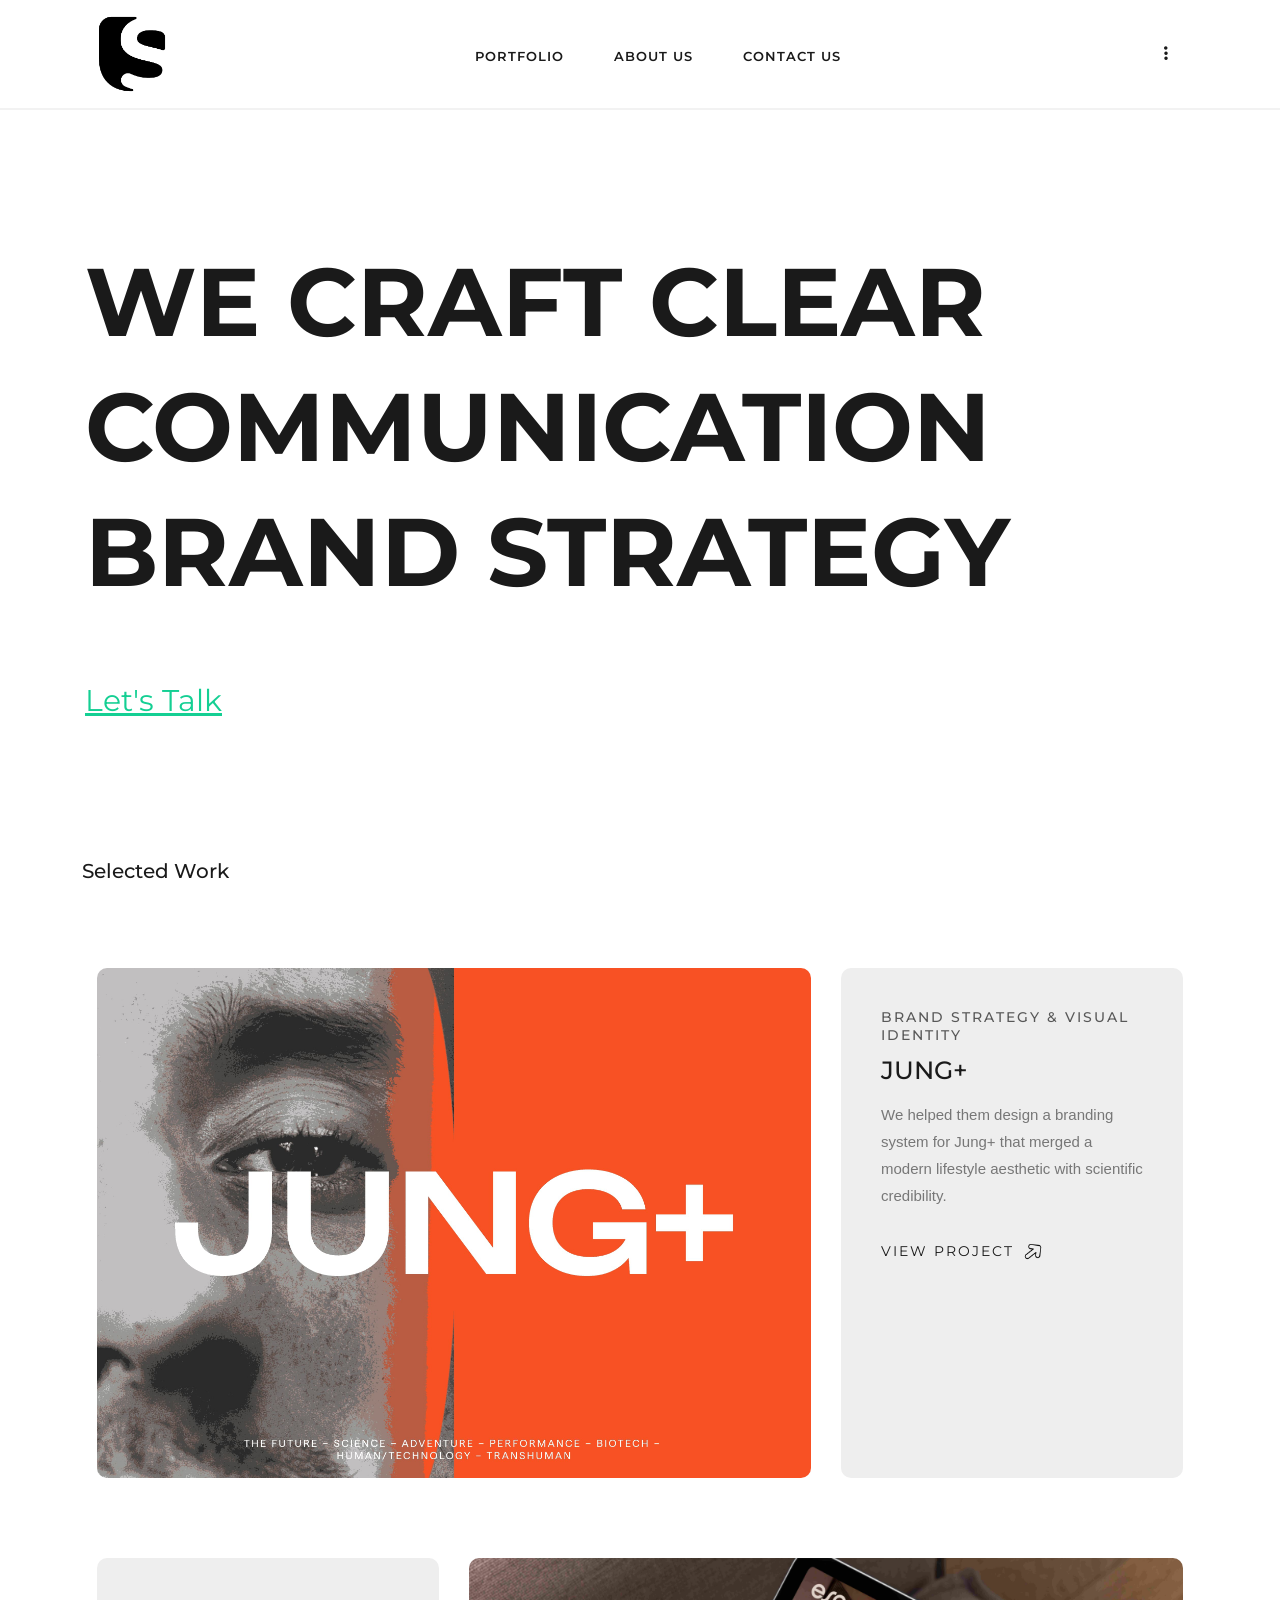
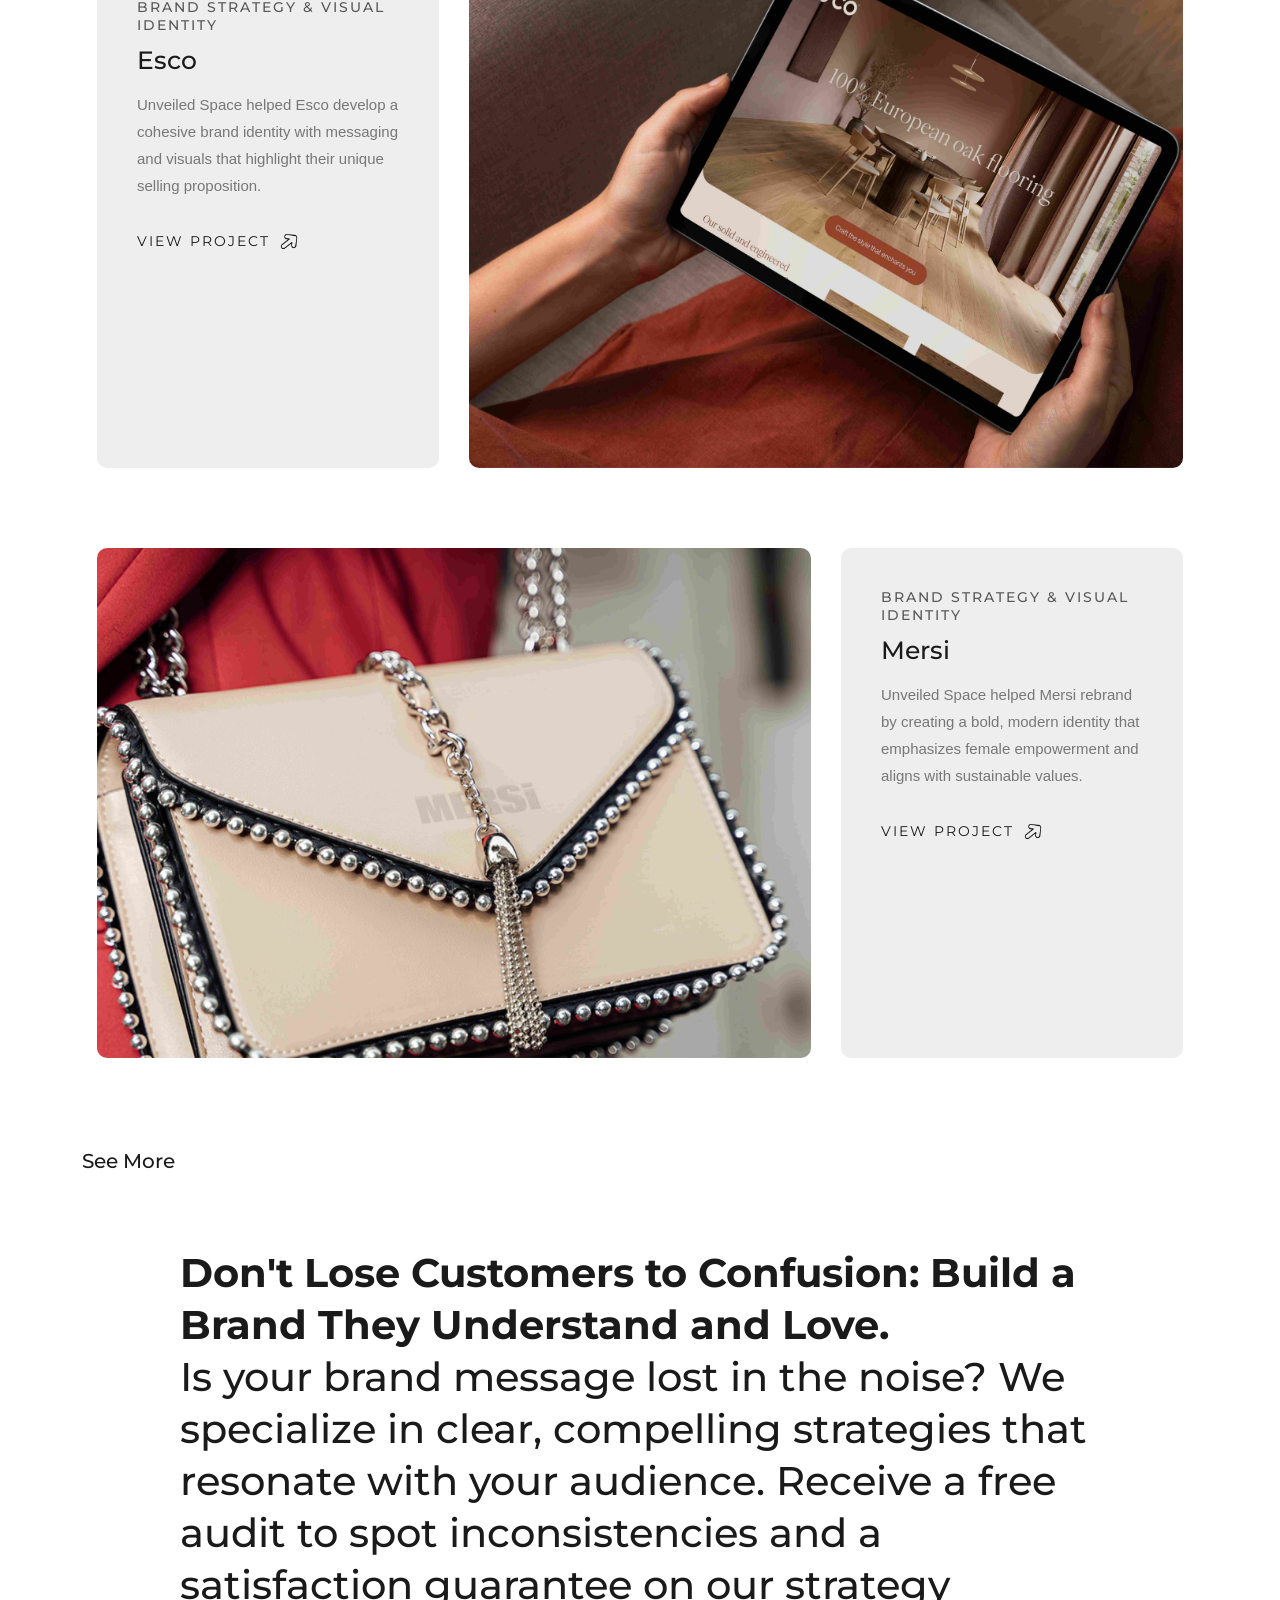
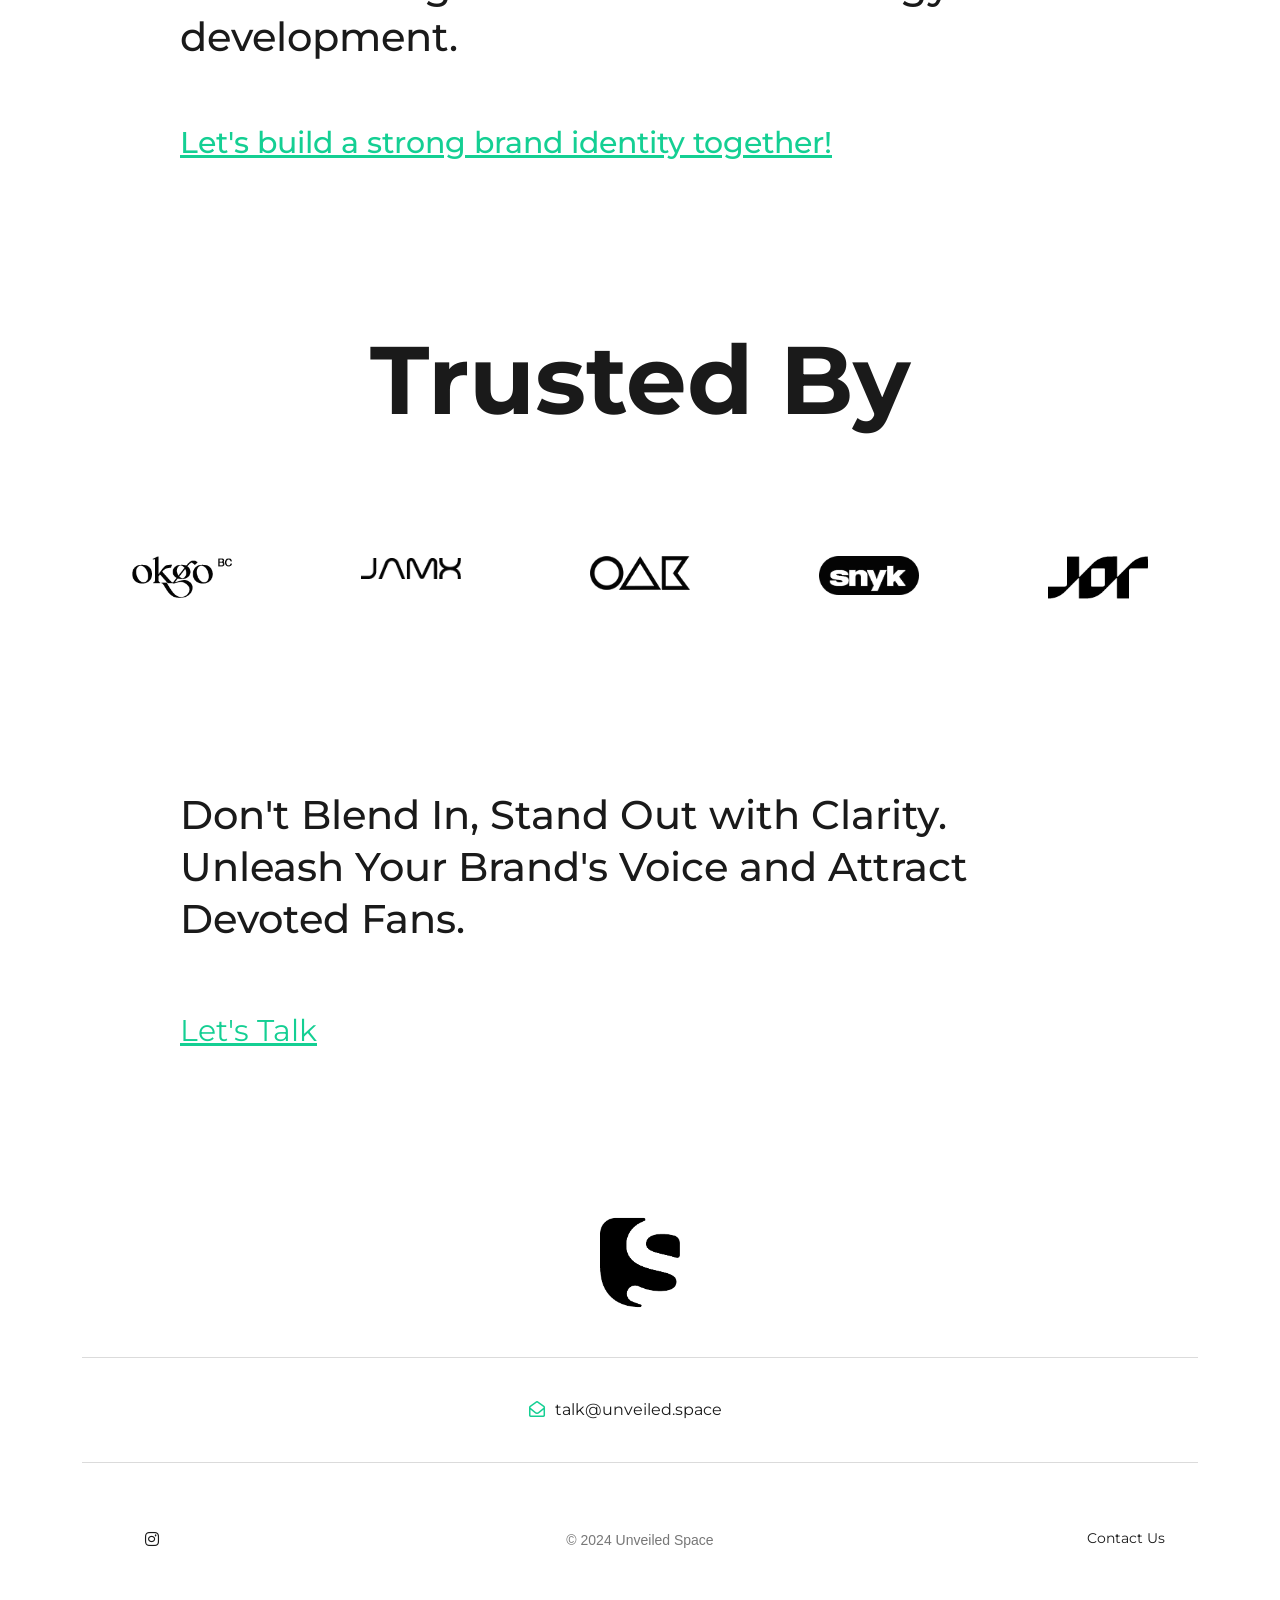
==== commit 302991dc: "Update index.html" ====
--- a/index.html
+++ b/index.html
@@ -265,7 +265,7 @@
                             <div class="caption">
                                 <h3><strong>Don't Lose Customers to Confusion: Build a Brand They Understand and Love.</strong><br>
 
-Is your brand message lost in the noise? We specialize in clear, compelling strategies that resonate with your audience. Receive a free audit to spot inconsistencies and a satisfaction guarantee on our strategy development. Let's build a strong brand identity together!</h3>                
+Is your brand message lost in the noise? We specialize in clear, compelling strategies that resonate with your audience. Receive a free audit to spot inconsistencies and a satisfaction guarantee on our strategy development. <span class="underline main-color fz-30 pt-60"><a href="mailto:talk@unveiled.space">Let's build a strong brand identity together!</a></span></h3>                
                             </div>
                         </div>
                     </div>
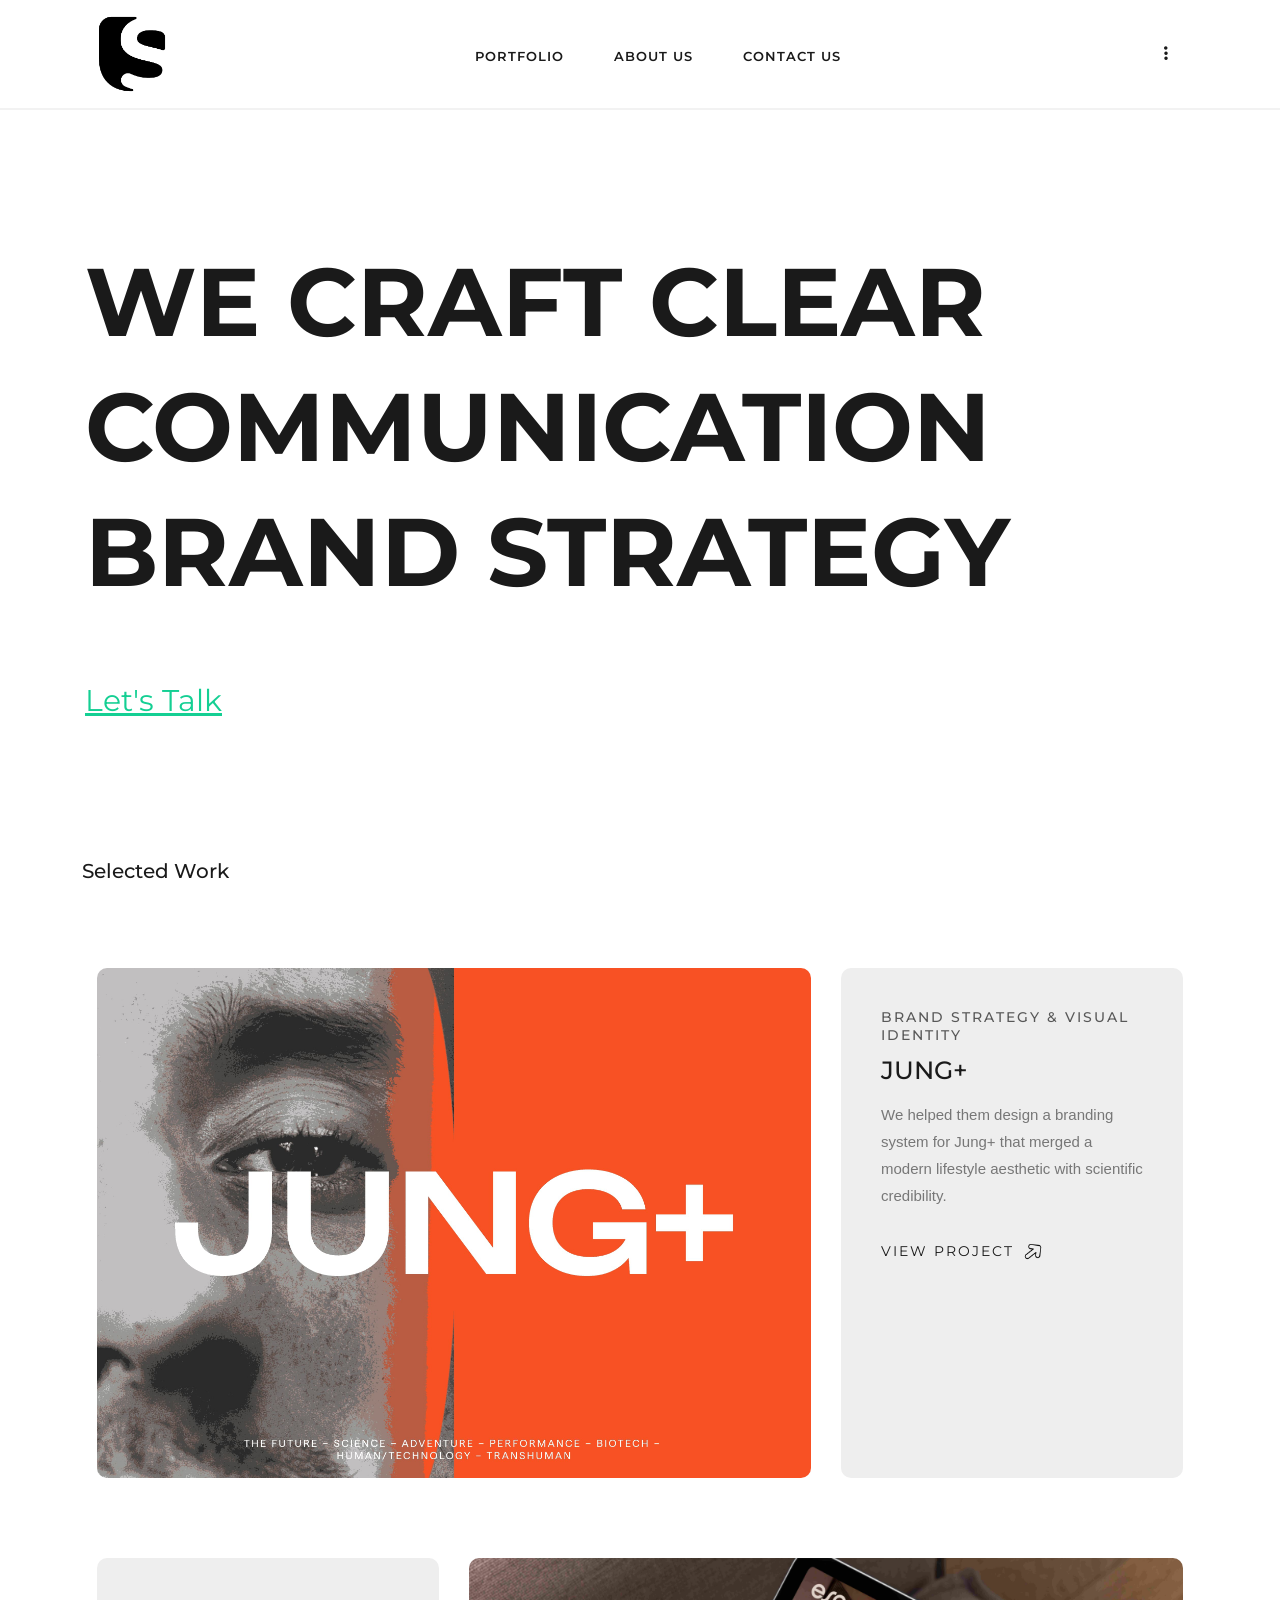
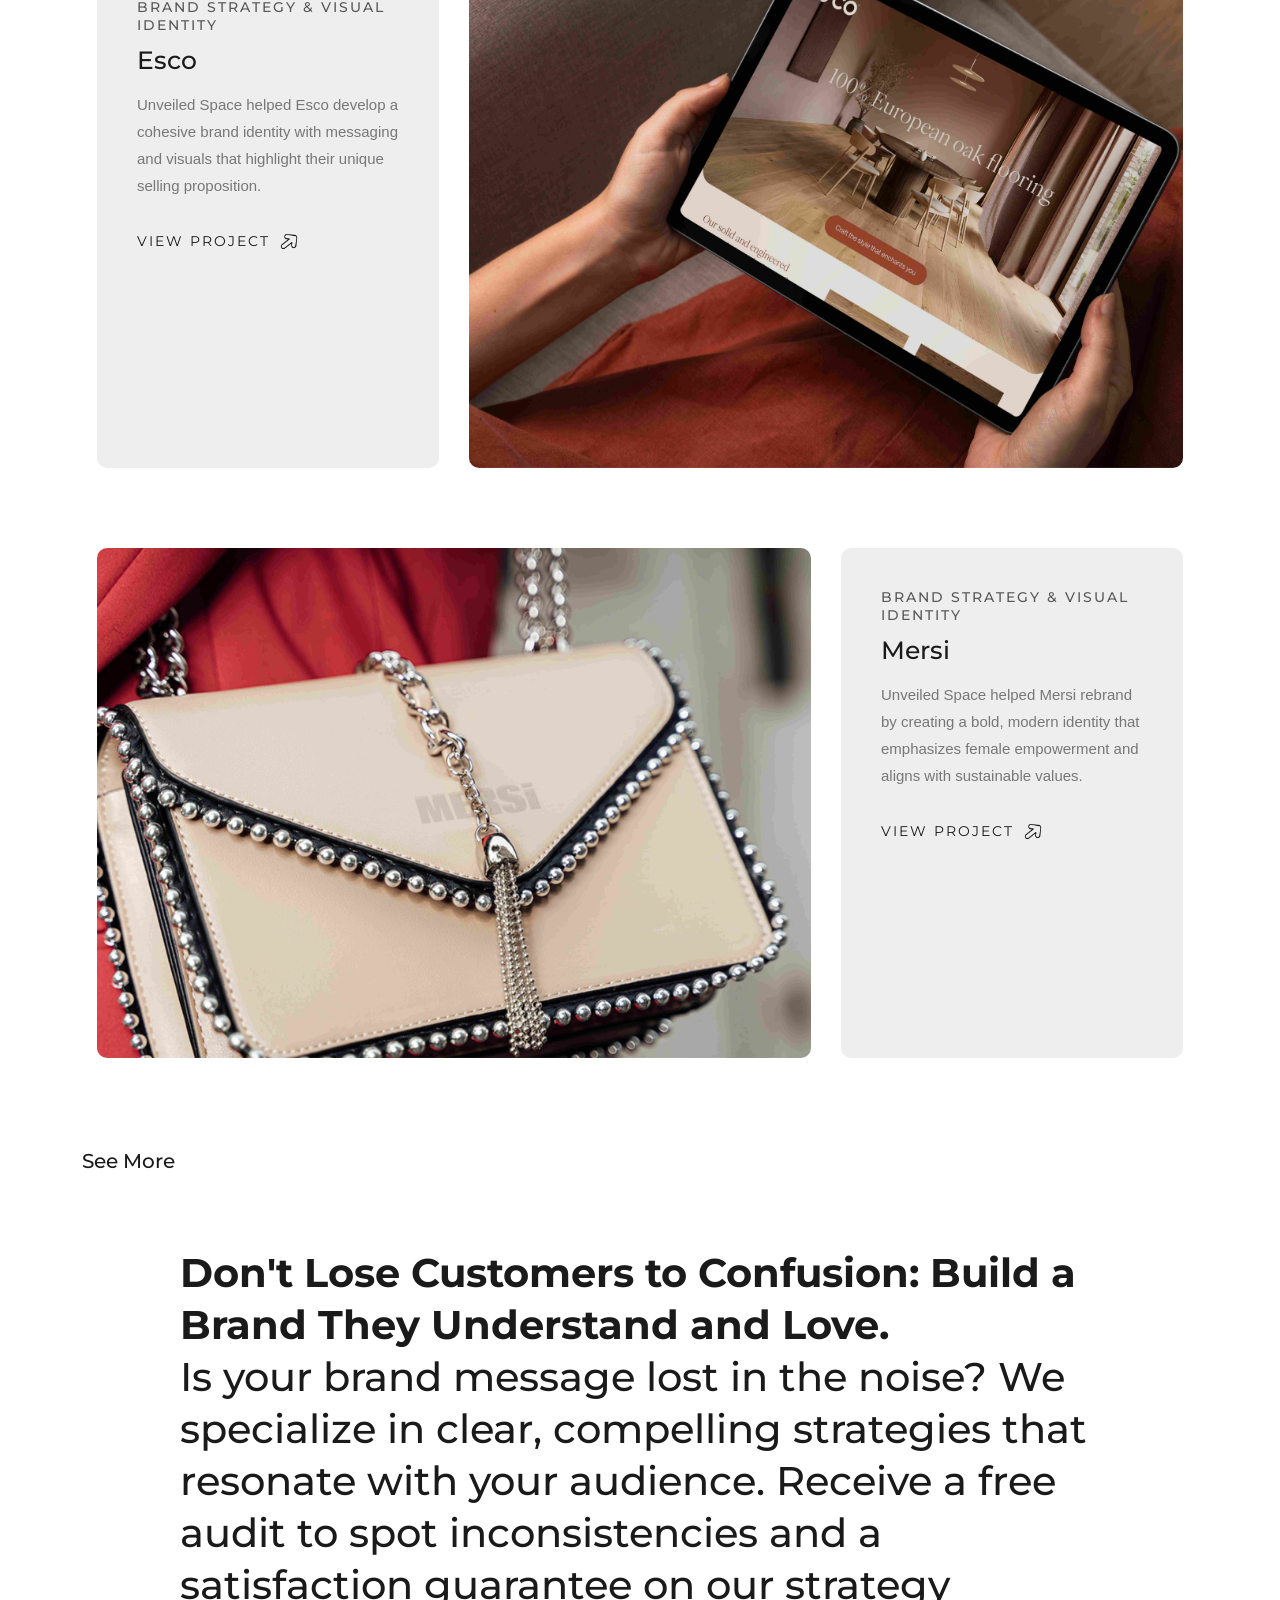
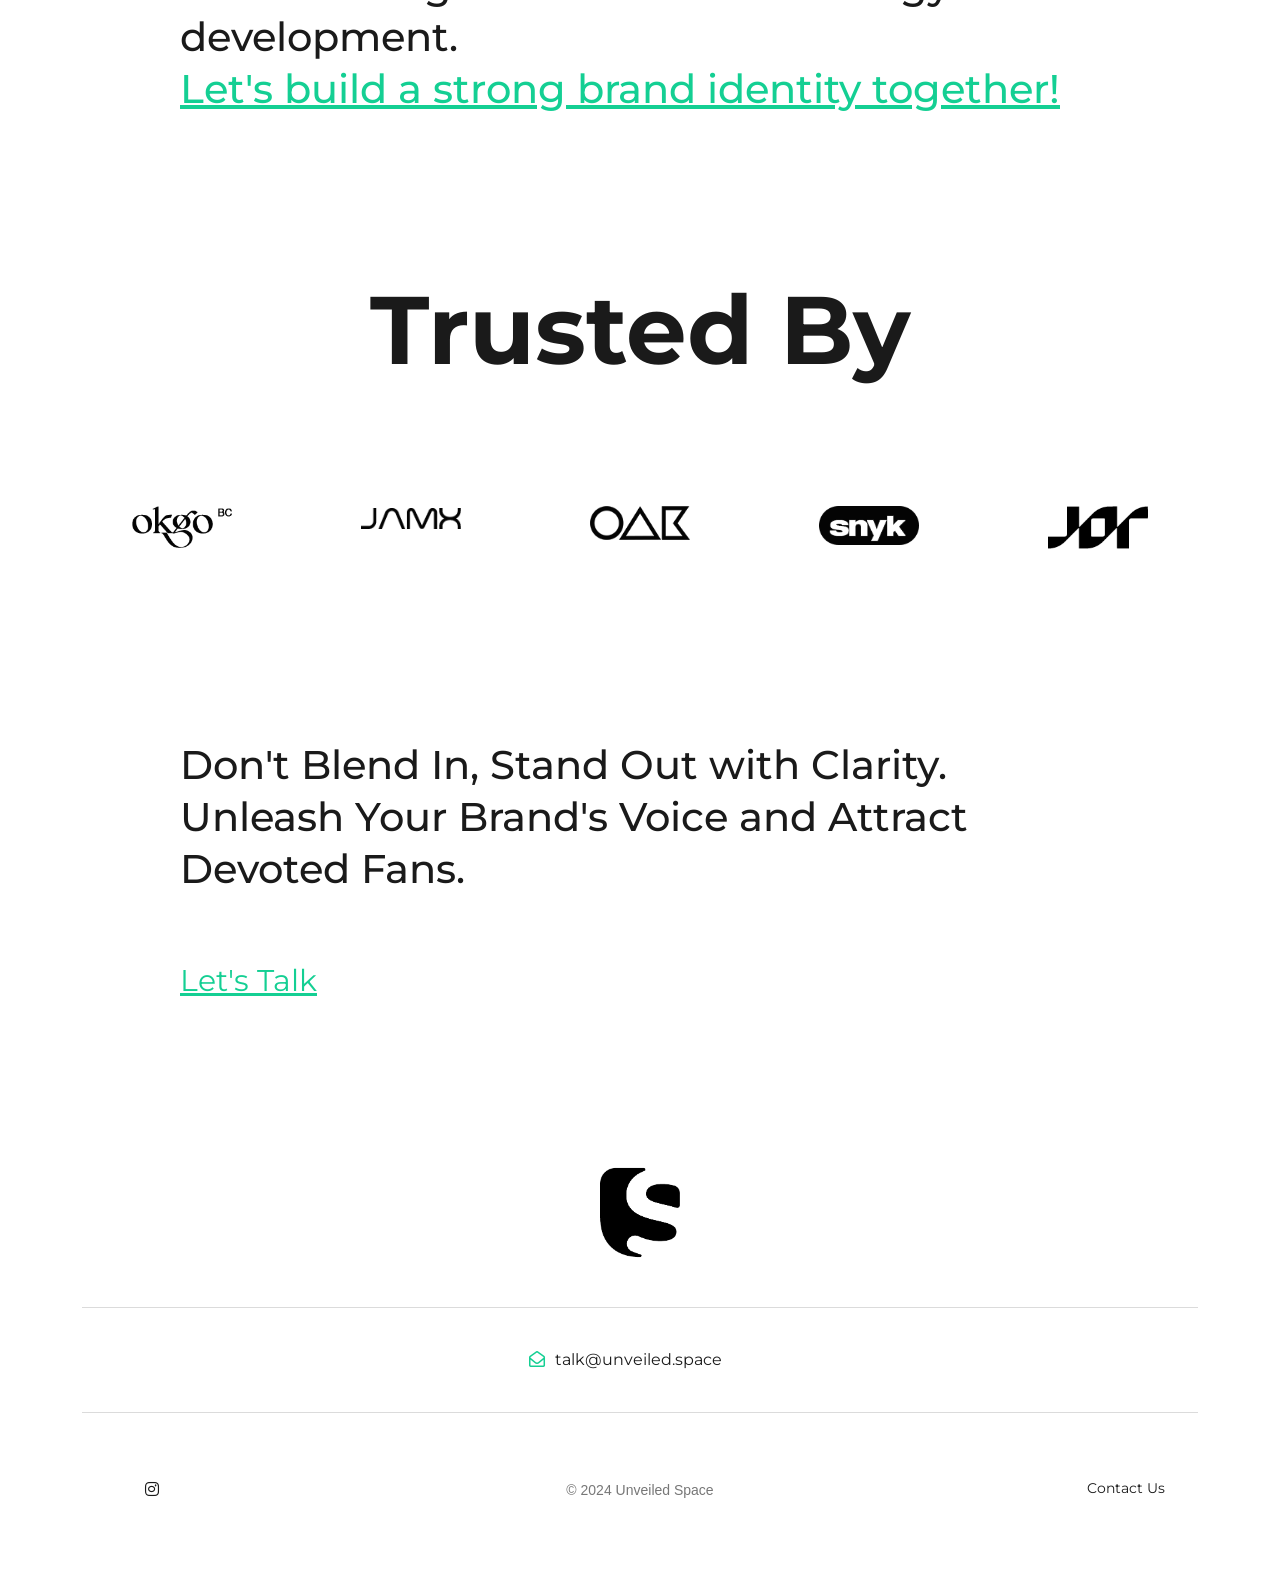
==== commit 436b5eac: "Update index.html" ====
--- a/index.html
+++ b/index.html
@@ -265,7 +265,7 @@
                             <div class="caption">
                                 <h3><strong>Don't Lose Customers to Confusion: Build a Brand They Understand and Love.</strong><br>
 
-Is your brand message lost in the noise? We specialize in clear, compelling strategies that resonate with your audience. Receive a free audit to spot inconsistencies and a satisfaction guarantee on our strategy development. <span class="underline main-color fz-30 pt-60"><a href="mailto:talk@unveiled.space">Let's build a strong brand identity together!</a></span></h3>                
+Is your brand message lost in the noise? We specialize in clear, compelling strategies that resonate with your audience. Receive a free audit to spot inconsistencies and a satisfaction guarantee on our strategy development. <span class="underline main-color"><a href="mailto:talk@unveiled.space">Let's build a strong brand identity together!</a></span></h3>                
                             </div>
                         </div>
                     </div>
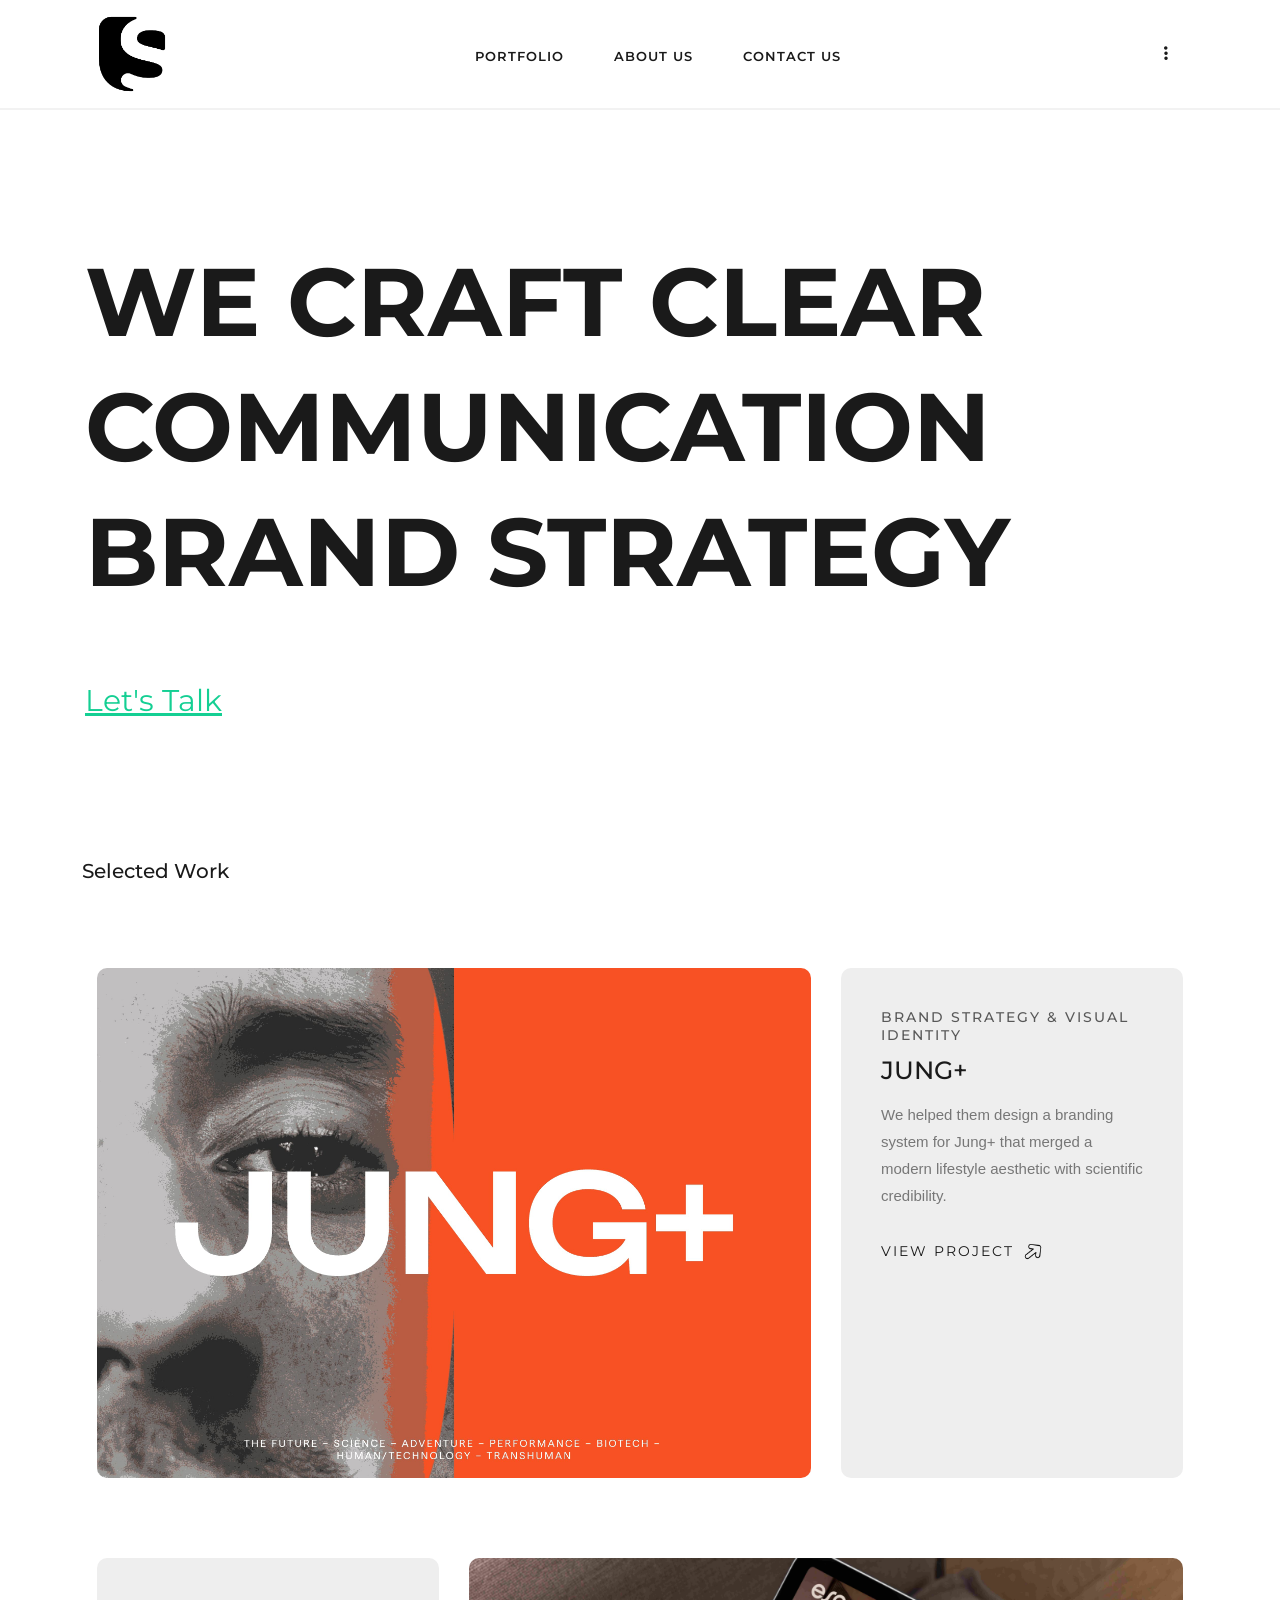
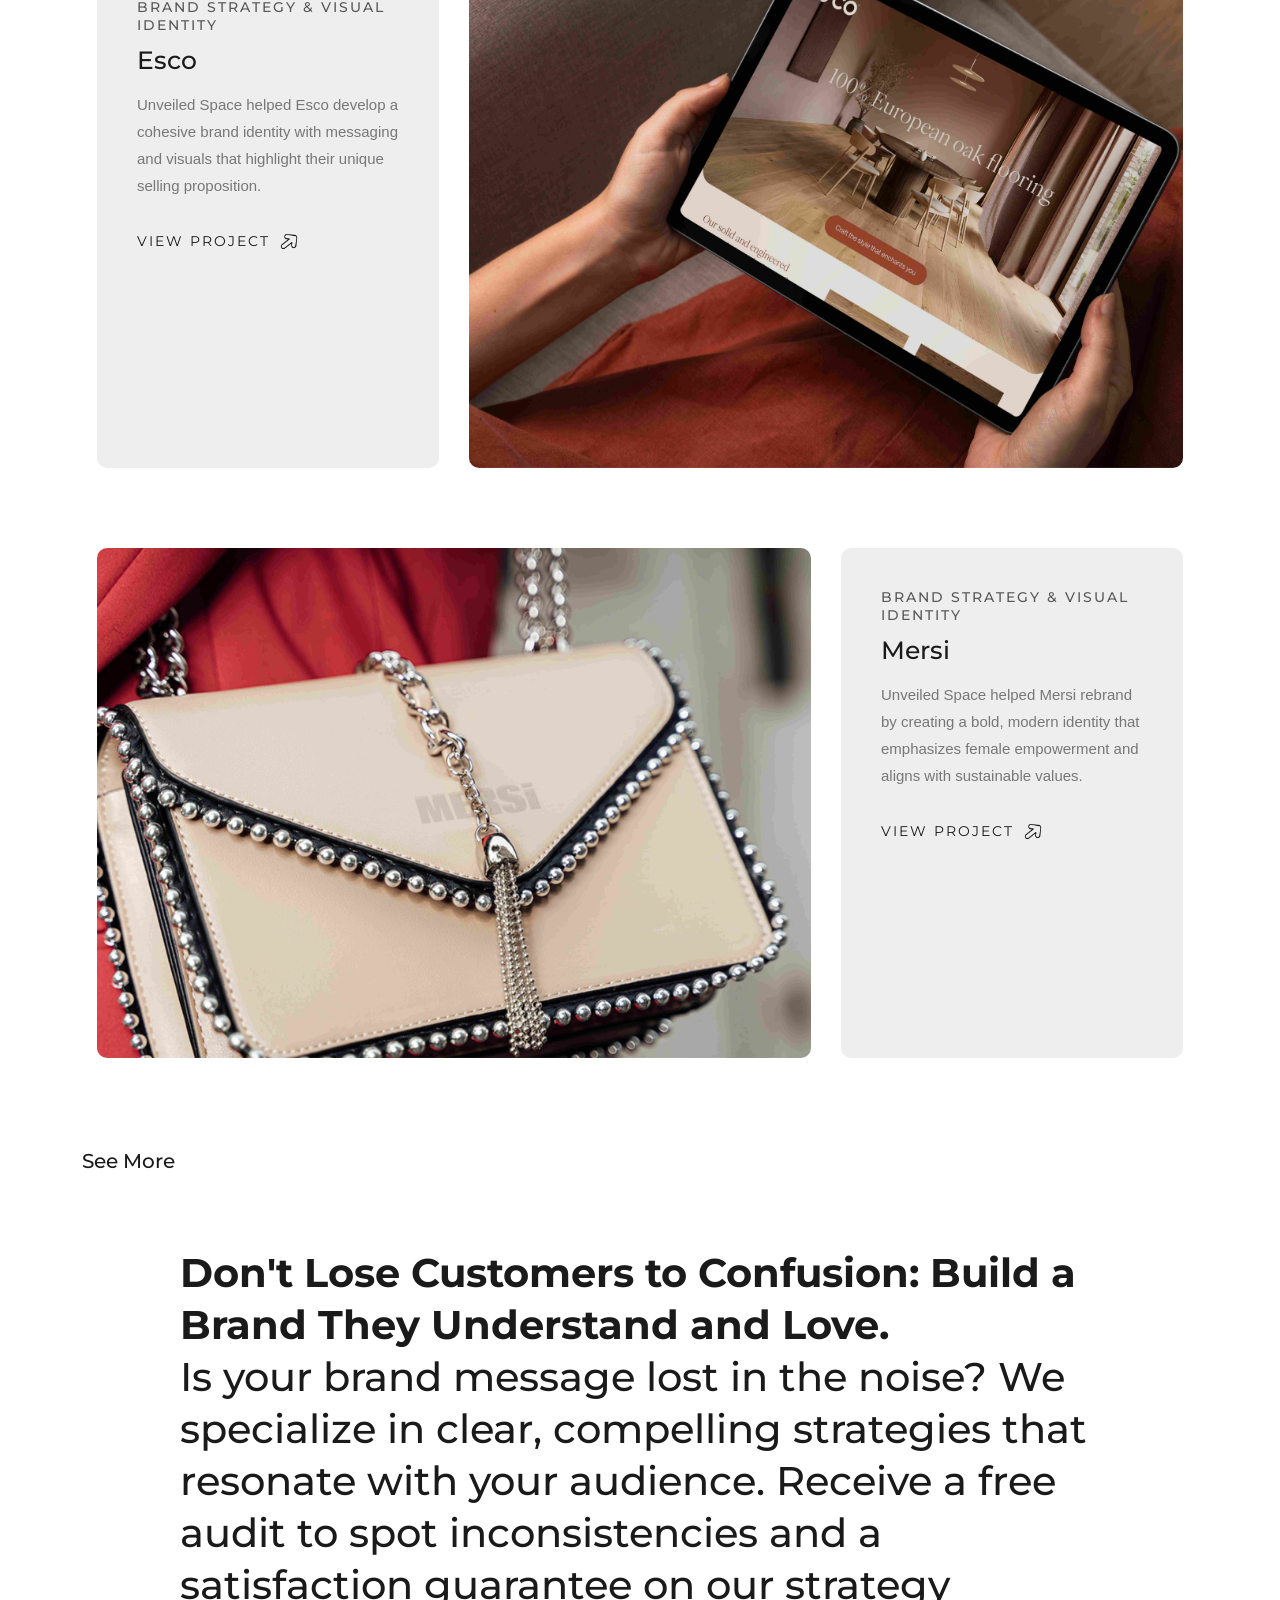
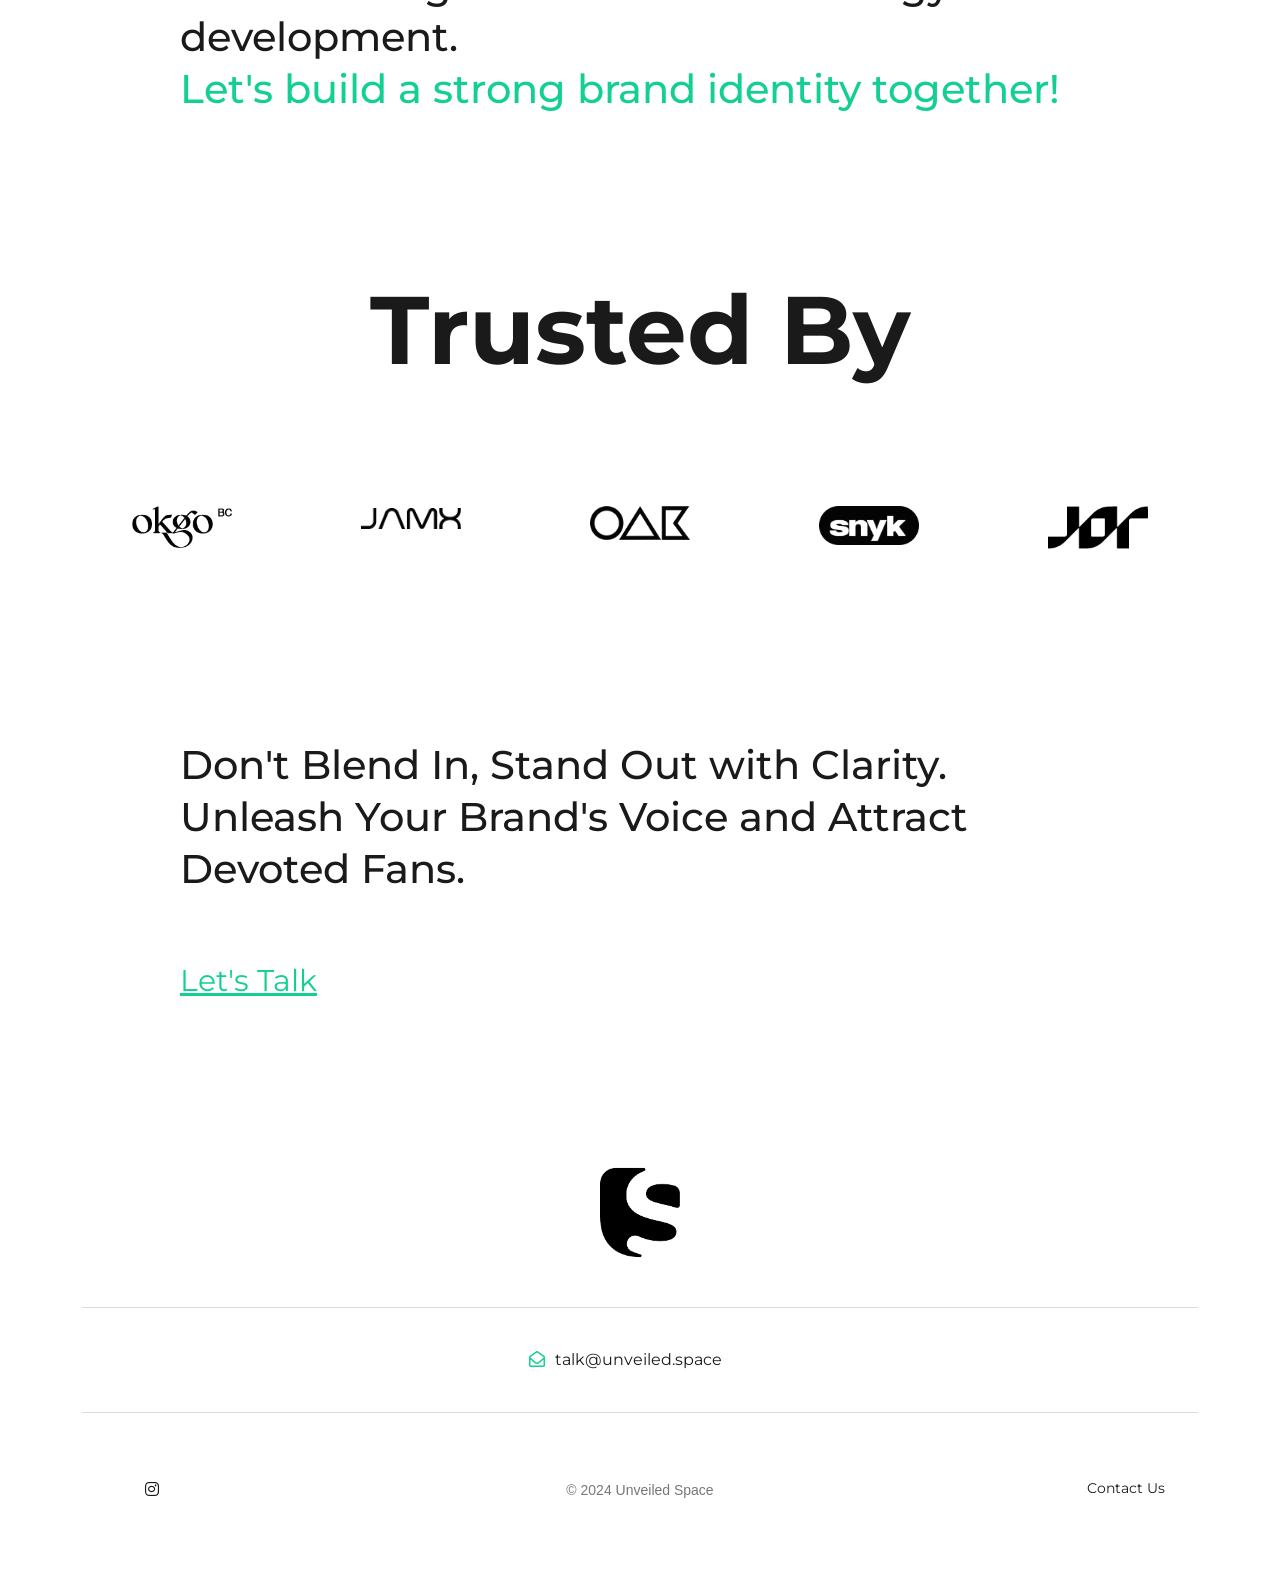
==== commit 4f35c88b: "Update index.html" ====
--- a/index.html
+++ b/index.html
@@ -265,7 +265,7 @@
                             <div class="caption">
                                 <h3><strong>Don't Lose Customers to Confusion: Build a Brand They Understand and Love.</strong><br>
 
-Is your brand message lost in the noise? We specialize in clear, compelling strategies that resonate with your audience. Receive a free audit to spot inconsistencies and a satisfaction guarantee on our strategy development. <span class="underline main-color"><a href="mailto:talk@unveiled.space">Let's build a strong brand identity together!</a></span></h3>                
+Is your brand message lost in the noise? We specialize in clear, compelling strategies that resonate with your audience. Receive a free audit to spot inconsistencies and a satisfaction guarantee on our strategy development. <a class="underline main-color" href="mailto:talk@unveiled.space">Let's build a strong brand identity together!</a></h3>                
                             </div>
                         </div>
                     </div>
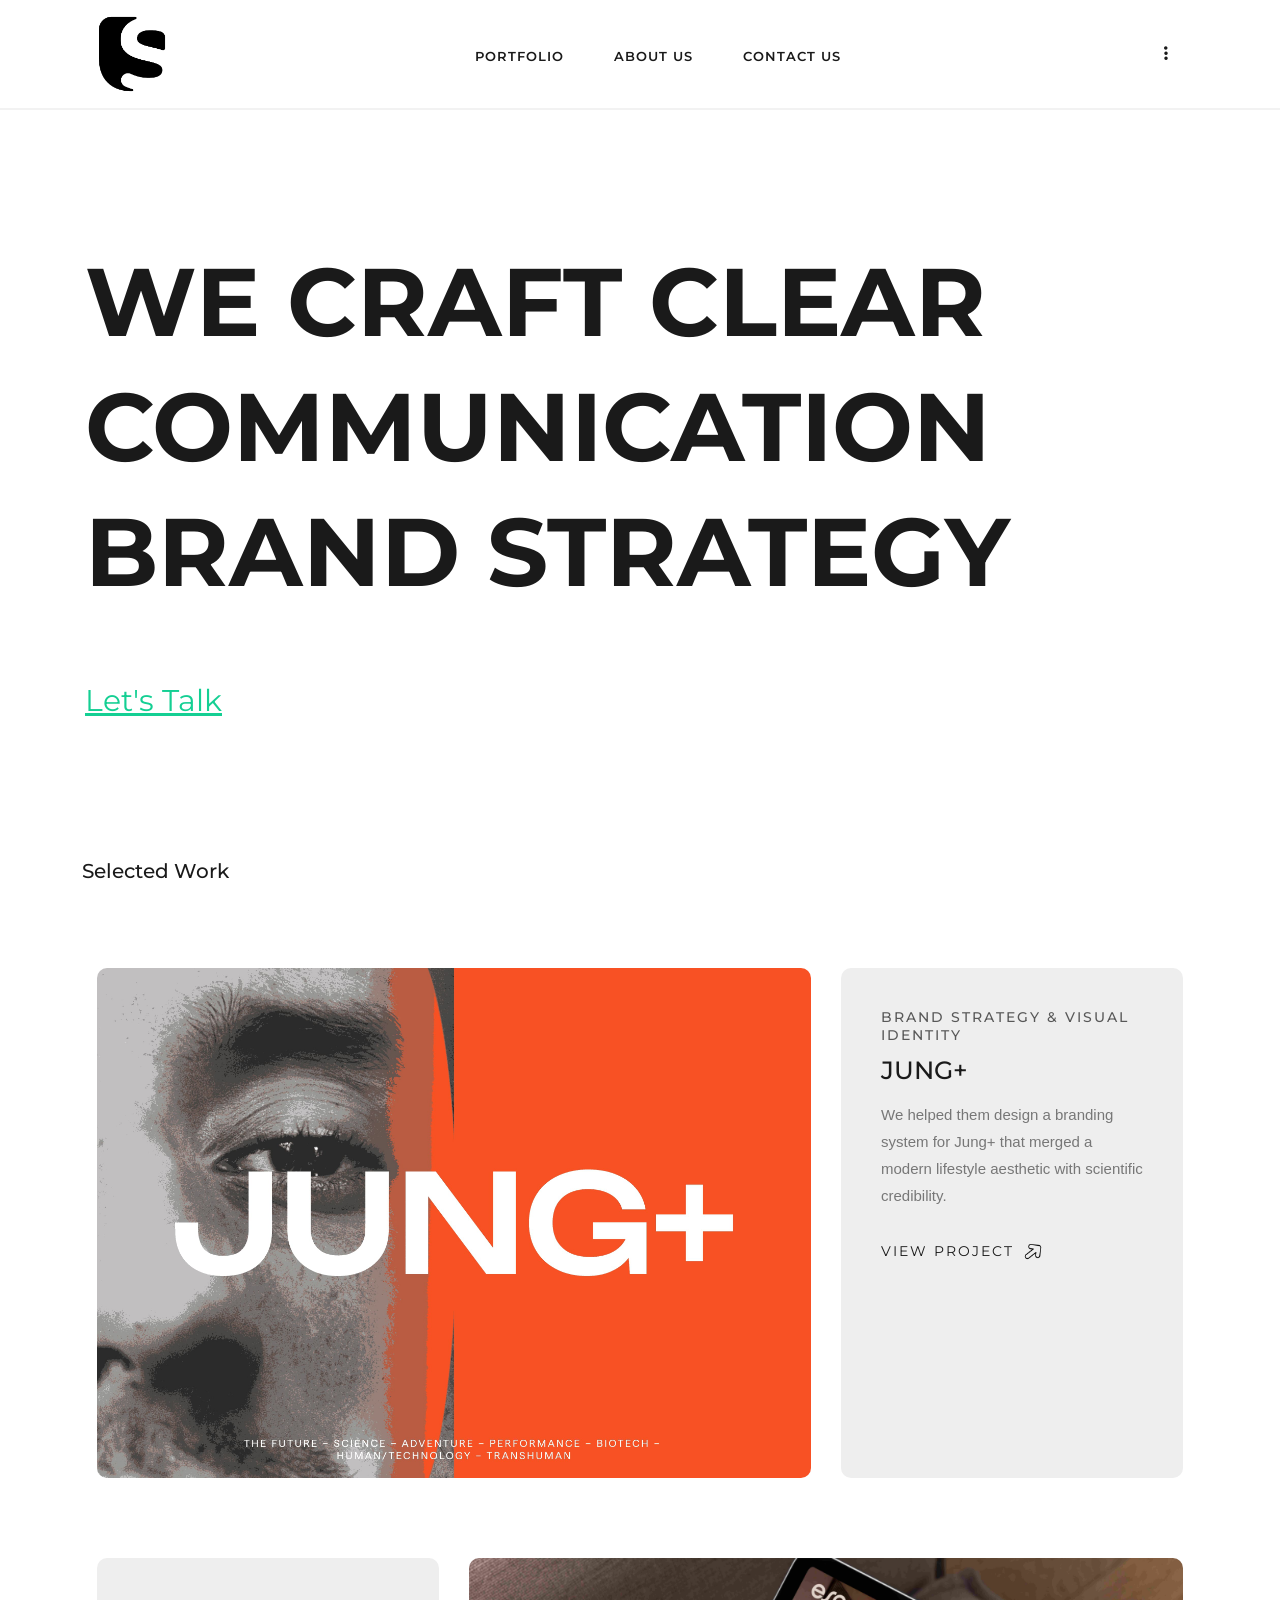
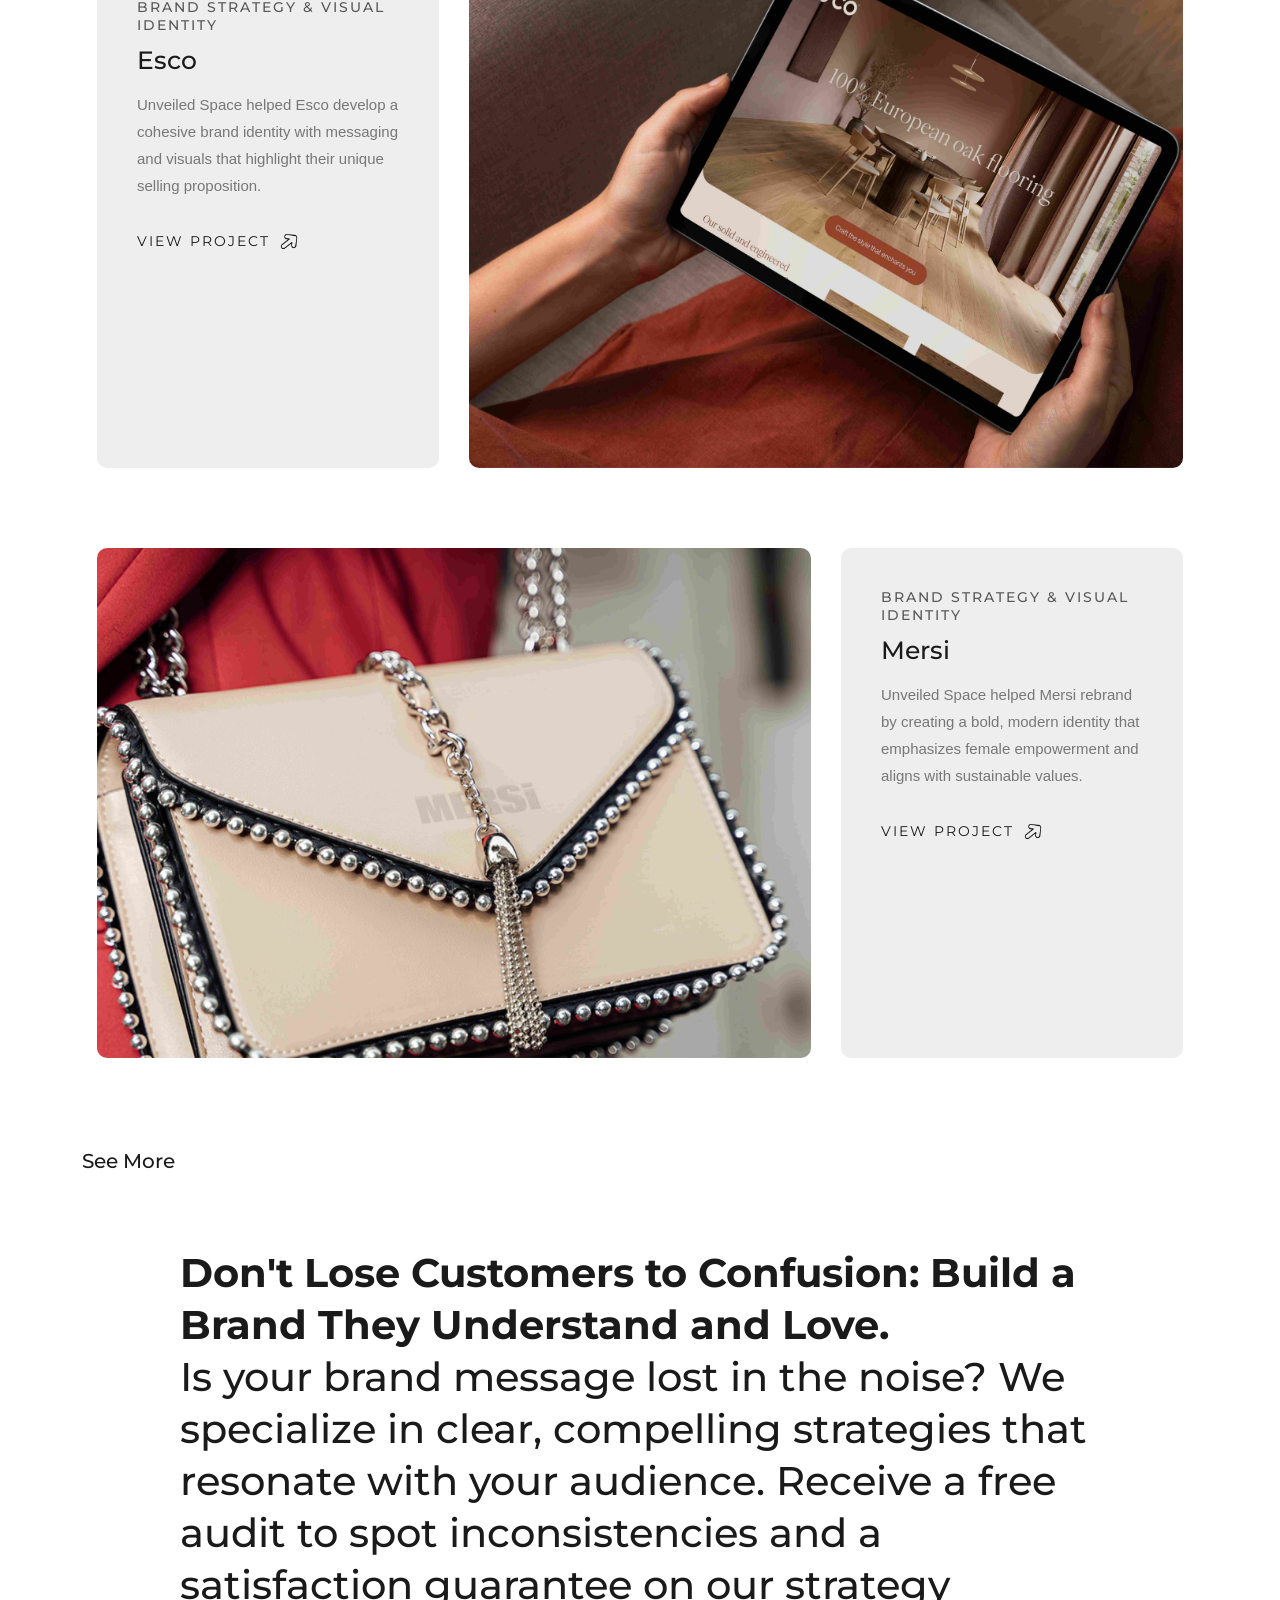
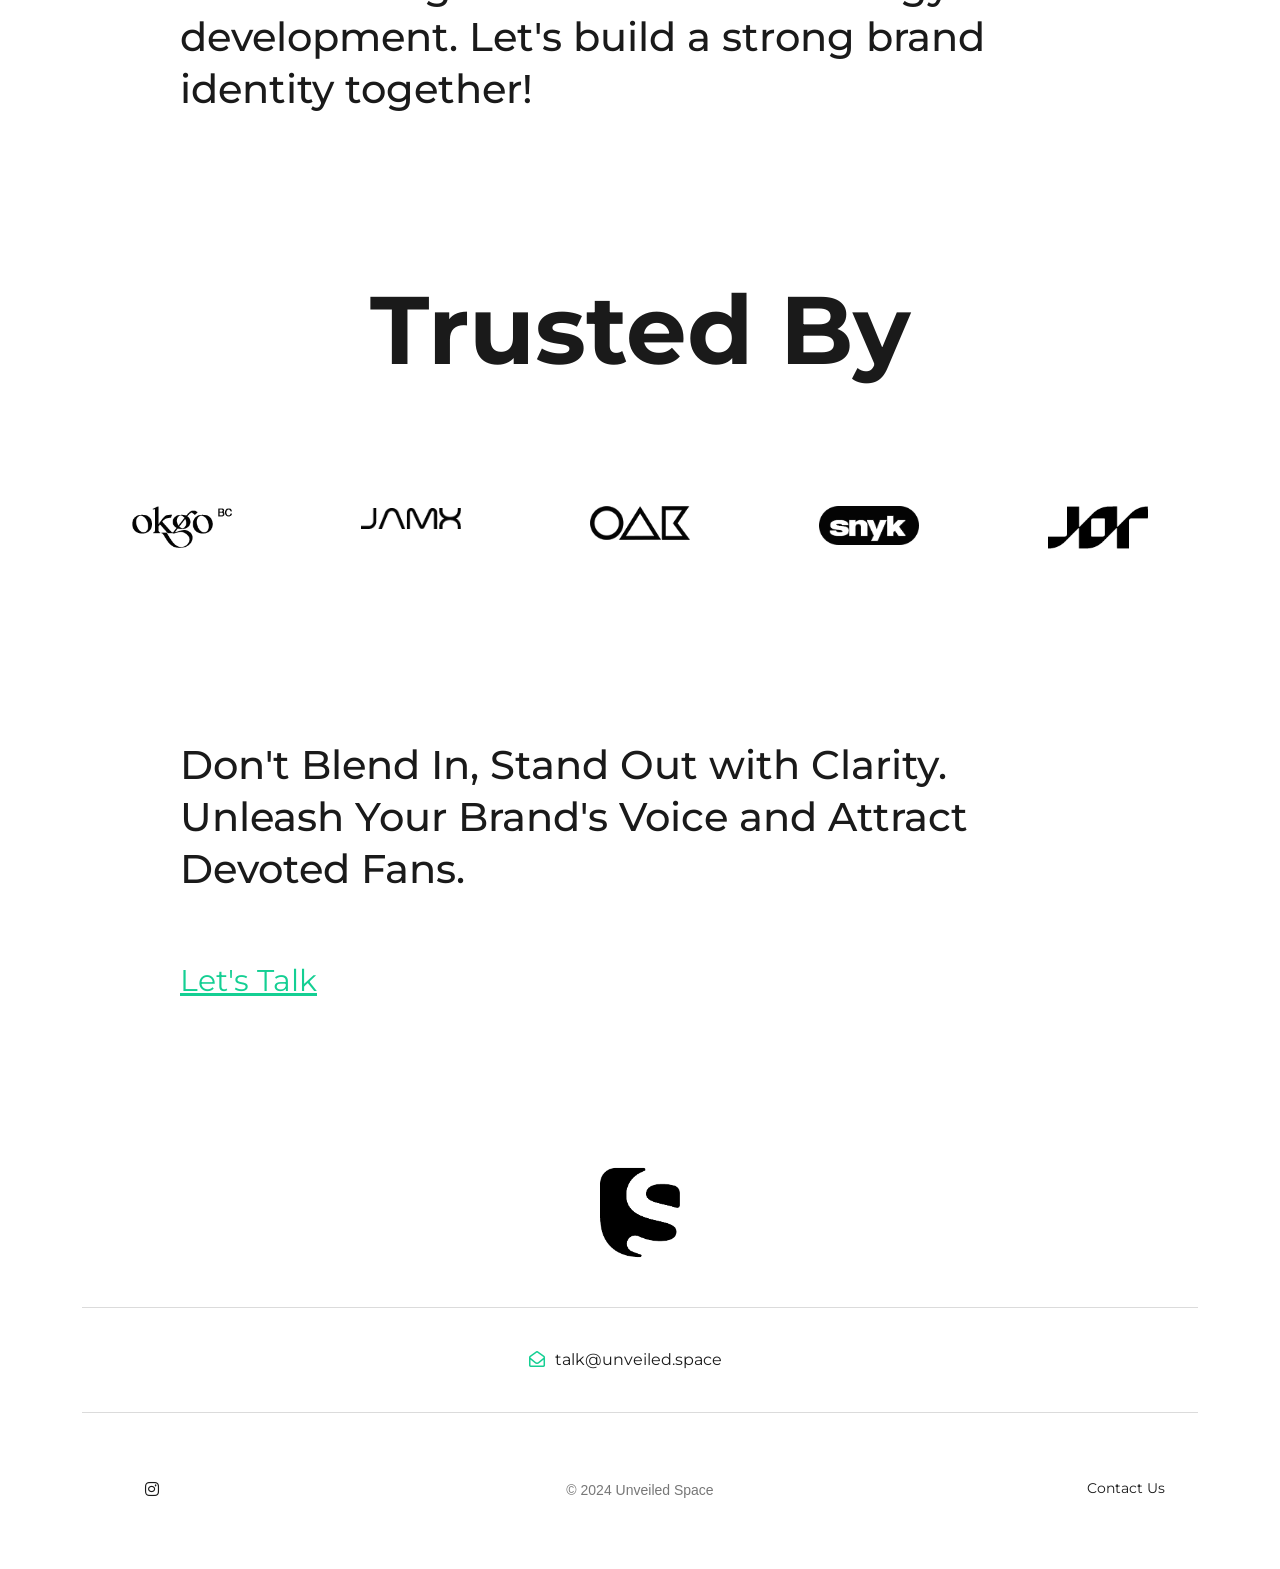
==== commit ddfdeb92: "Update index.html" ====
--- a/index.html
+++ b/index.html
@@ -265,7 +265,7 @@
                             <div class="caption">
                                 <h3><strong>Don't Lose Customers to Confusion: Build a Brand They Understand and Love.</strong><br>
 
-Is your brand message lost in the noise? We specialize in clear, compelling strategies that resonate with your audience. Receive a free audit to spot inconsistencies and a satisfaction guarantee on our strategy development. <a class="underline main-color" href="mailto:talk@unveiled.space">Let's build a strong brand identity together!</a></h3>                
+Is your brand message lost in the noise? We specialize in clear, compelling strategies that resonate with your audience. Receive a free audit to spot inconsistencies and a satisfaction guarantee on our strategy development. Let's build a strong brand identity together!</h3>                
                             </div>
                         </div>
                     </div>
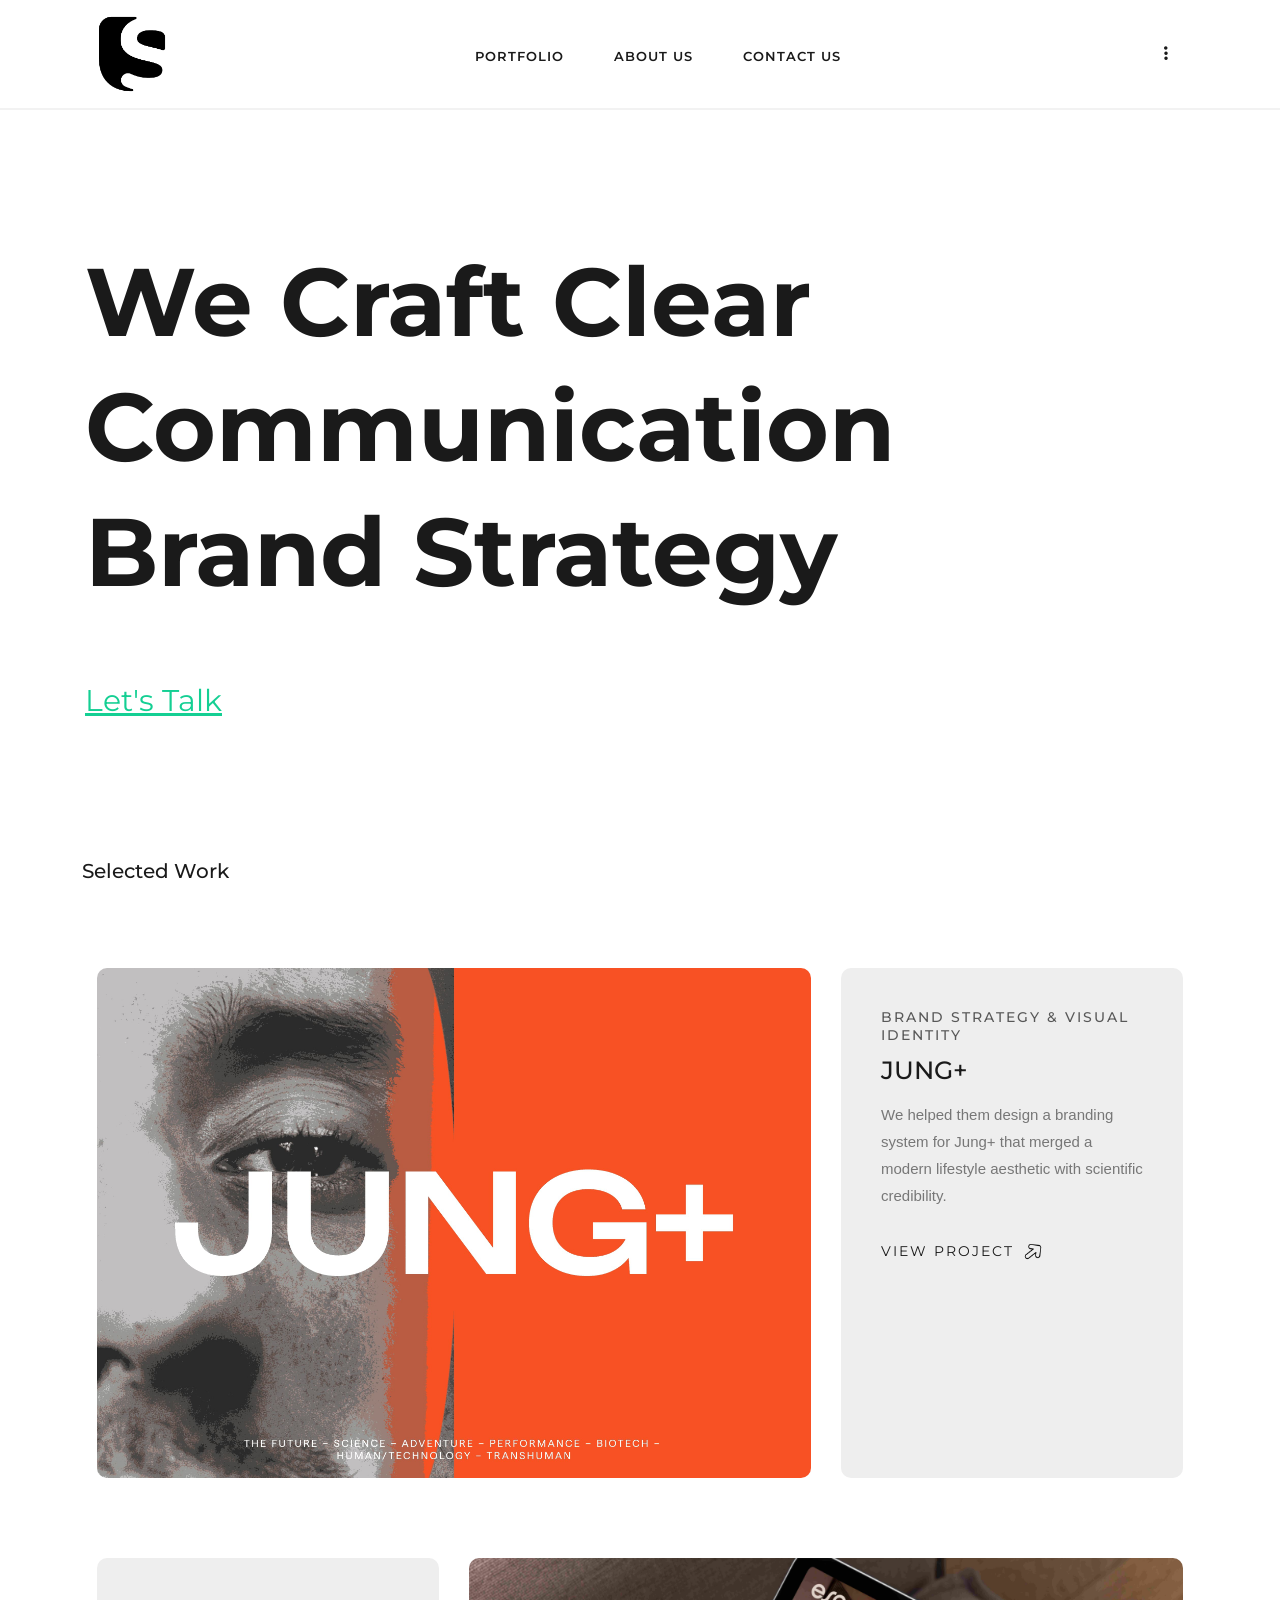
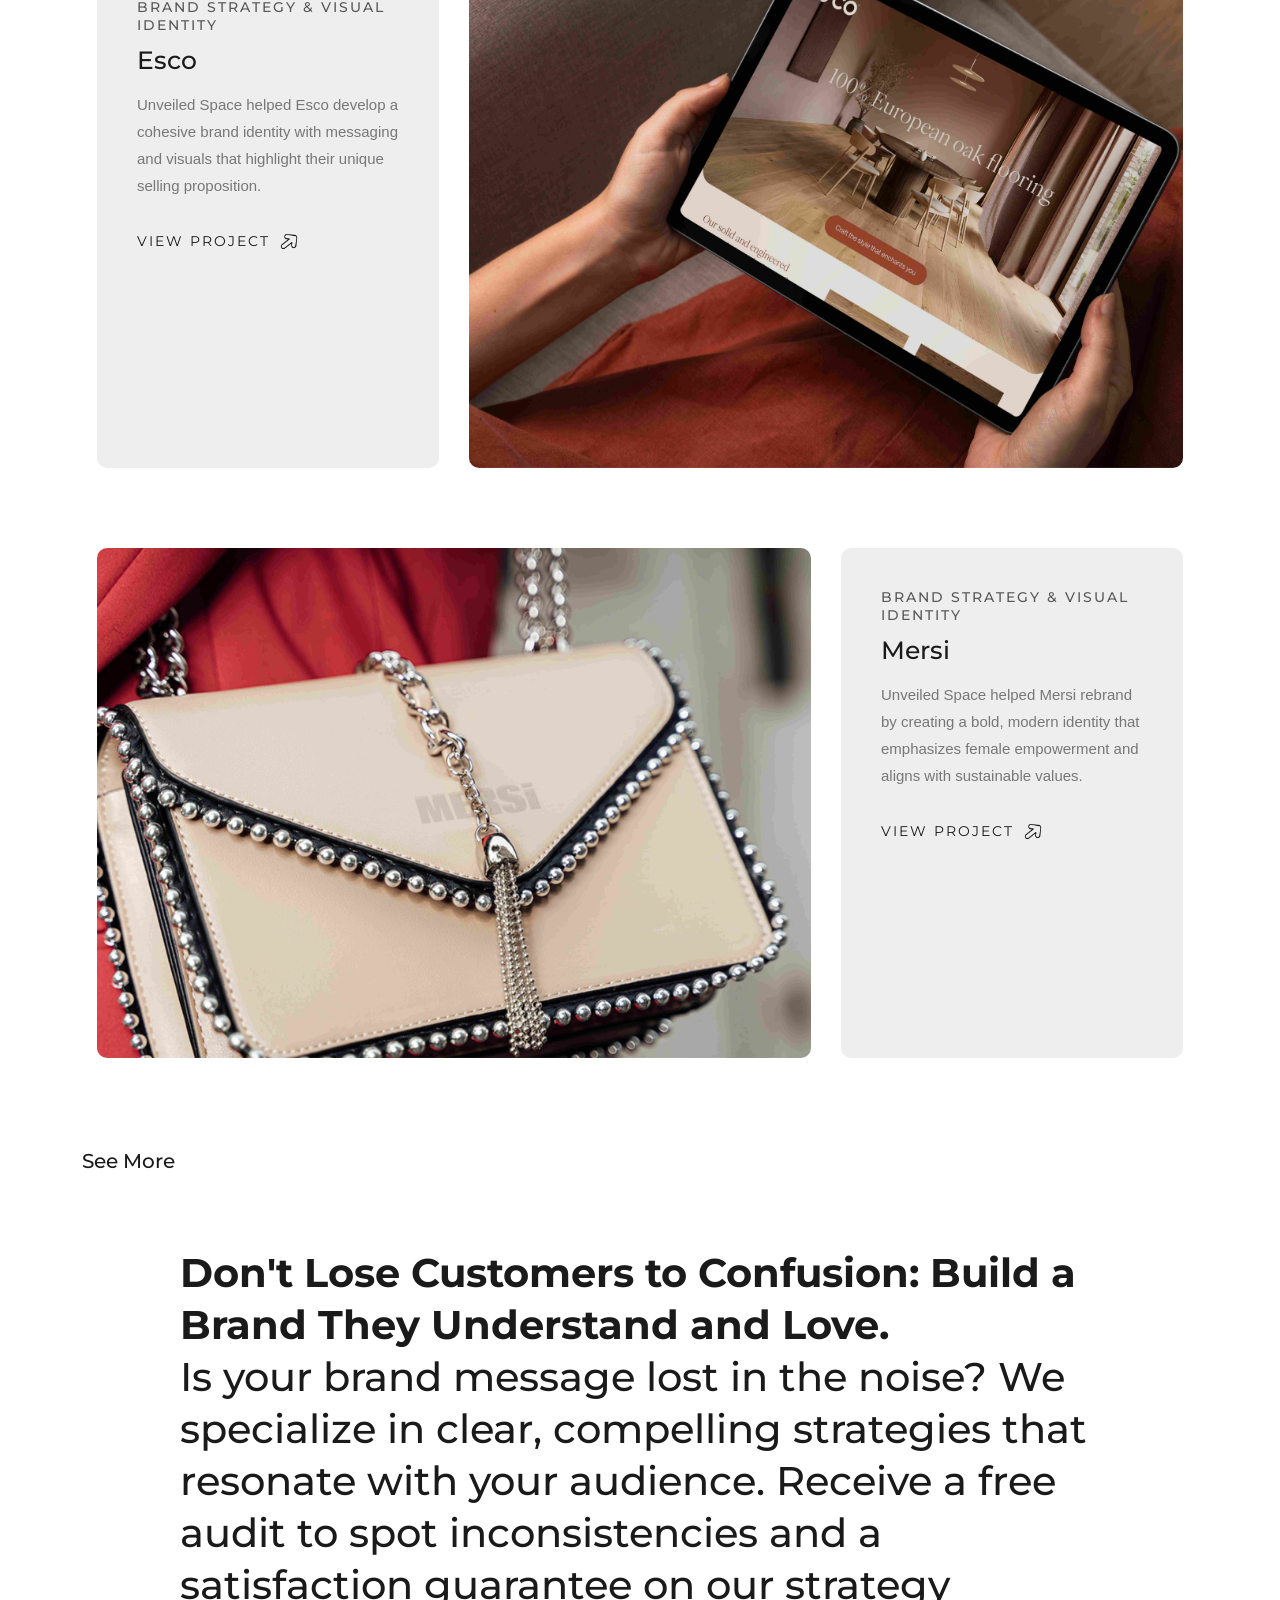
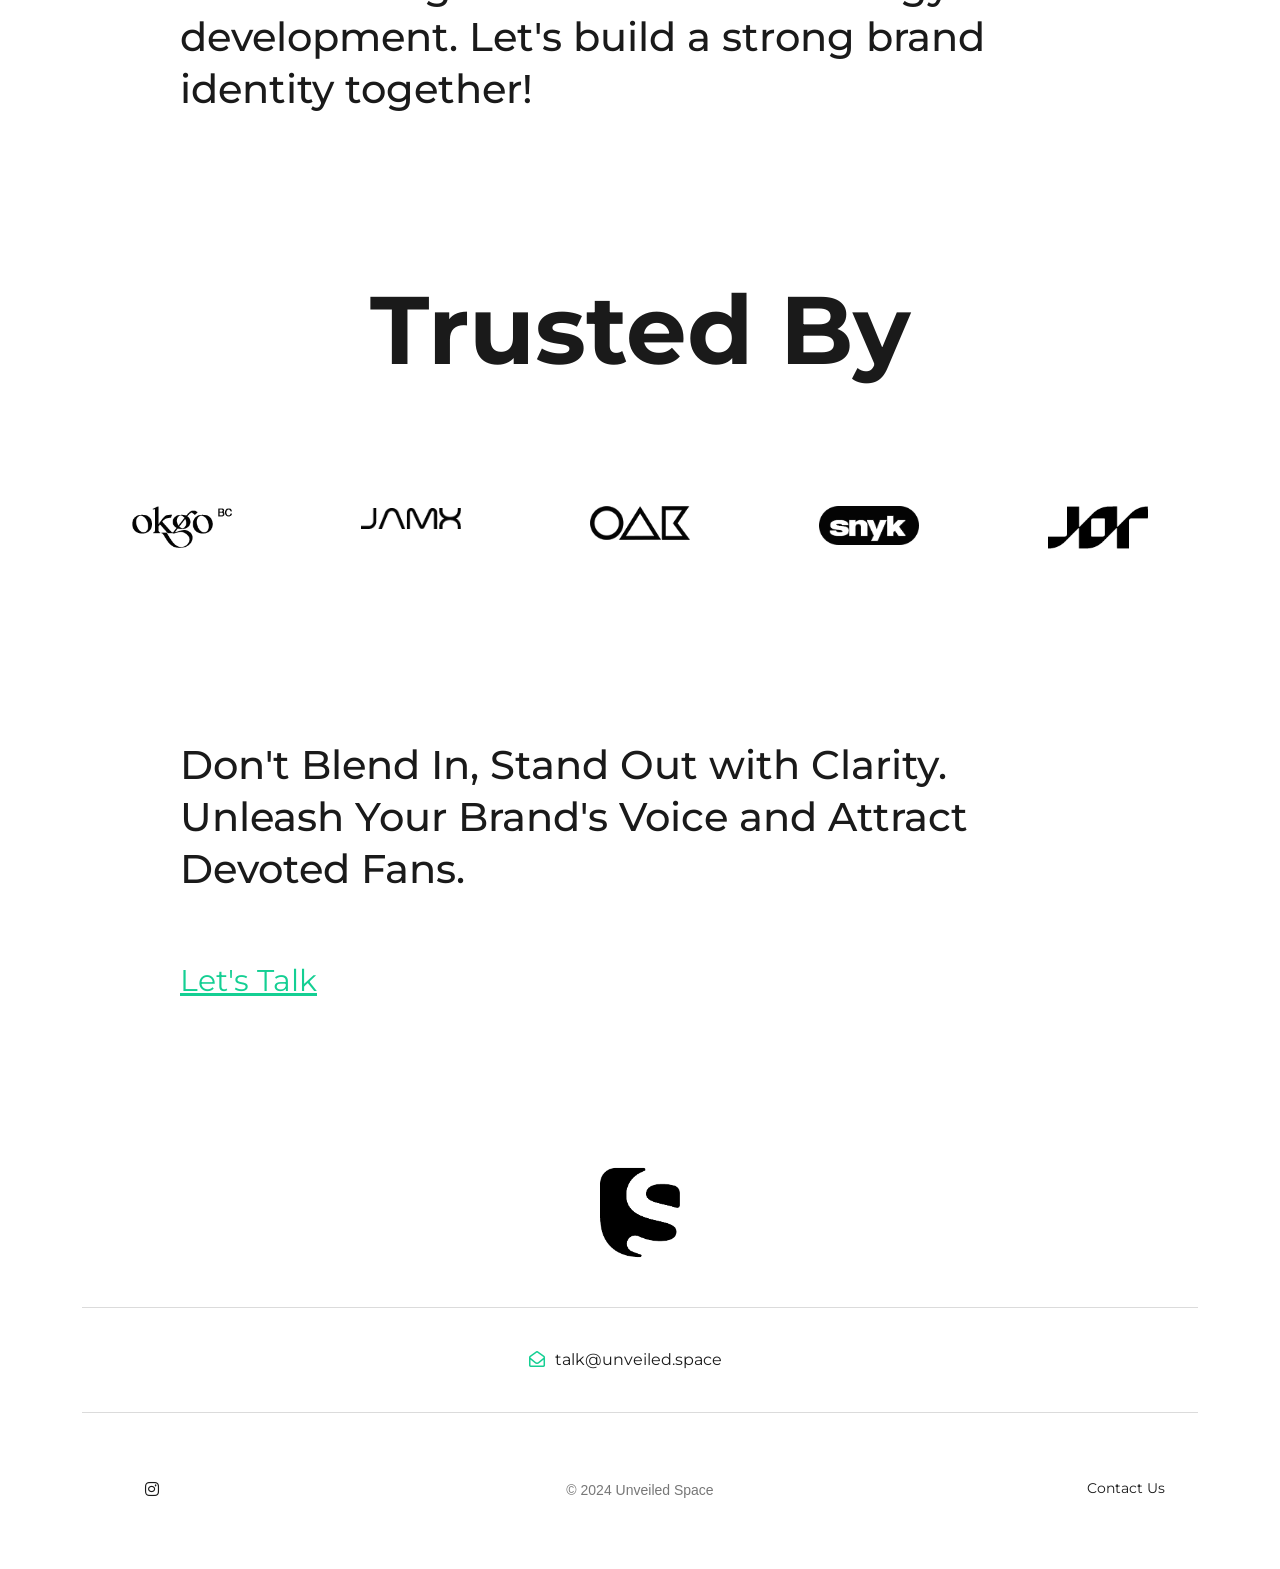
==== commit 91c876a5: "Update index.html" ====
--- a/index.html
+++ b/index.html
@@ -165,7 +165,7 @@
                             <div class="col-12">
                                 <div class="sec-head mb-80">
                                     <div class="text">
-                                        <h1 class="main-heading">WE CRAFT CLEAR COMMUNICATION BRAND STRATEGY</h1>
+                                        <h1 class="main-heading">We Craft Clear Communication Brand Strategy</h1>
                                    <!--     <h3 class="description-after-main-heading opacity-7 d-block">
                                             Unveiling authentic stories. Amplifying impactful connections. Building brands that make a difference.
                                         </h3> -->
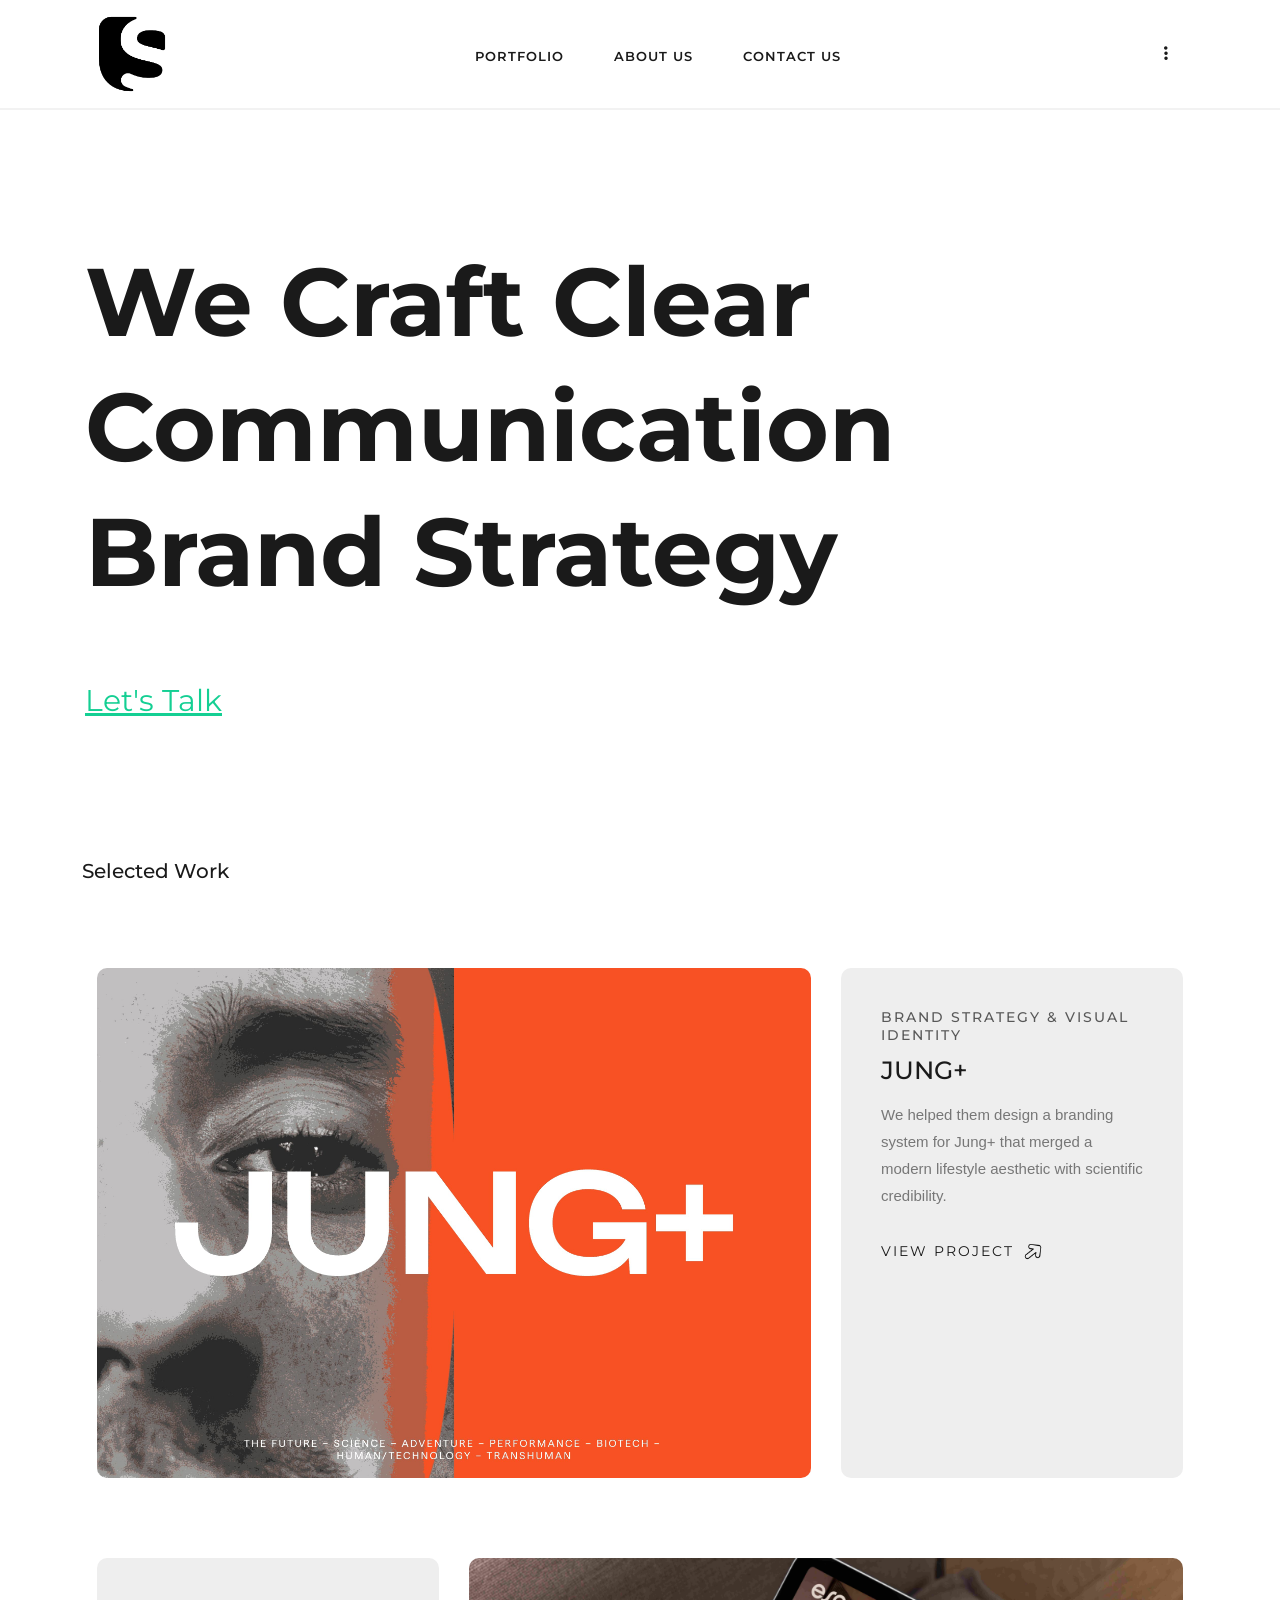
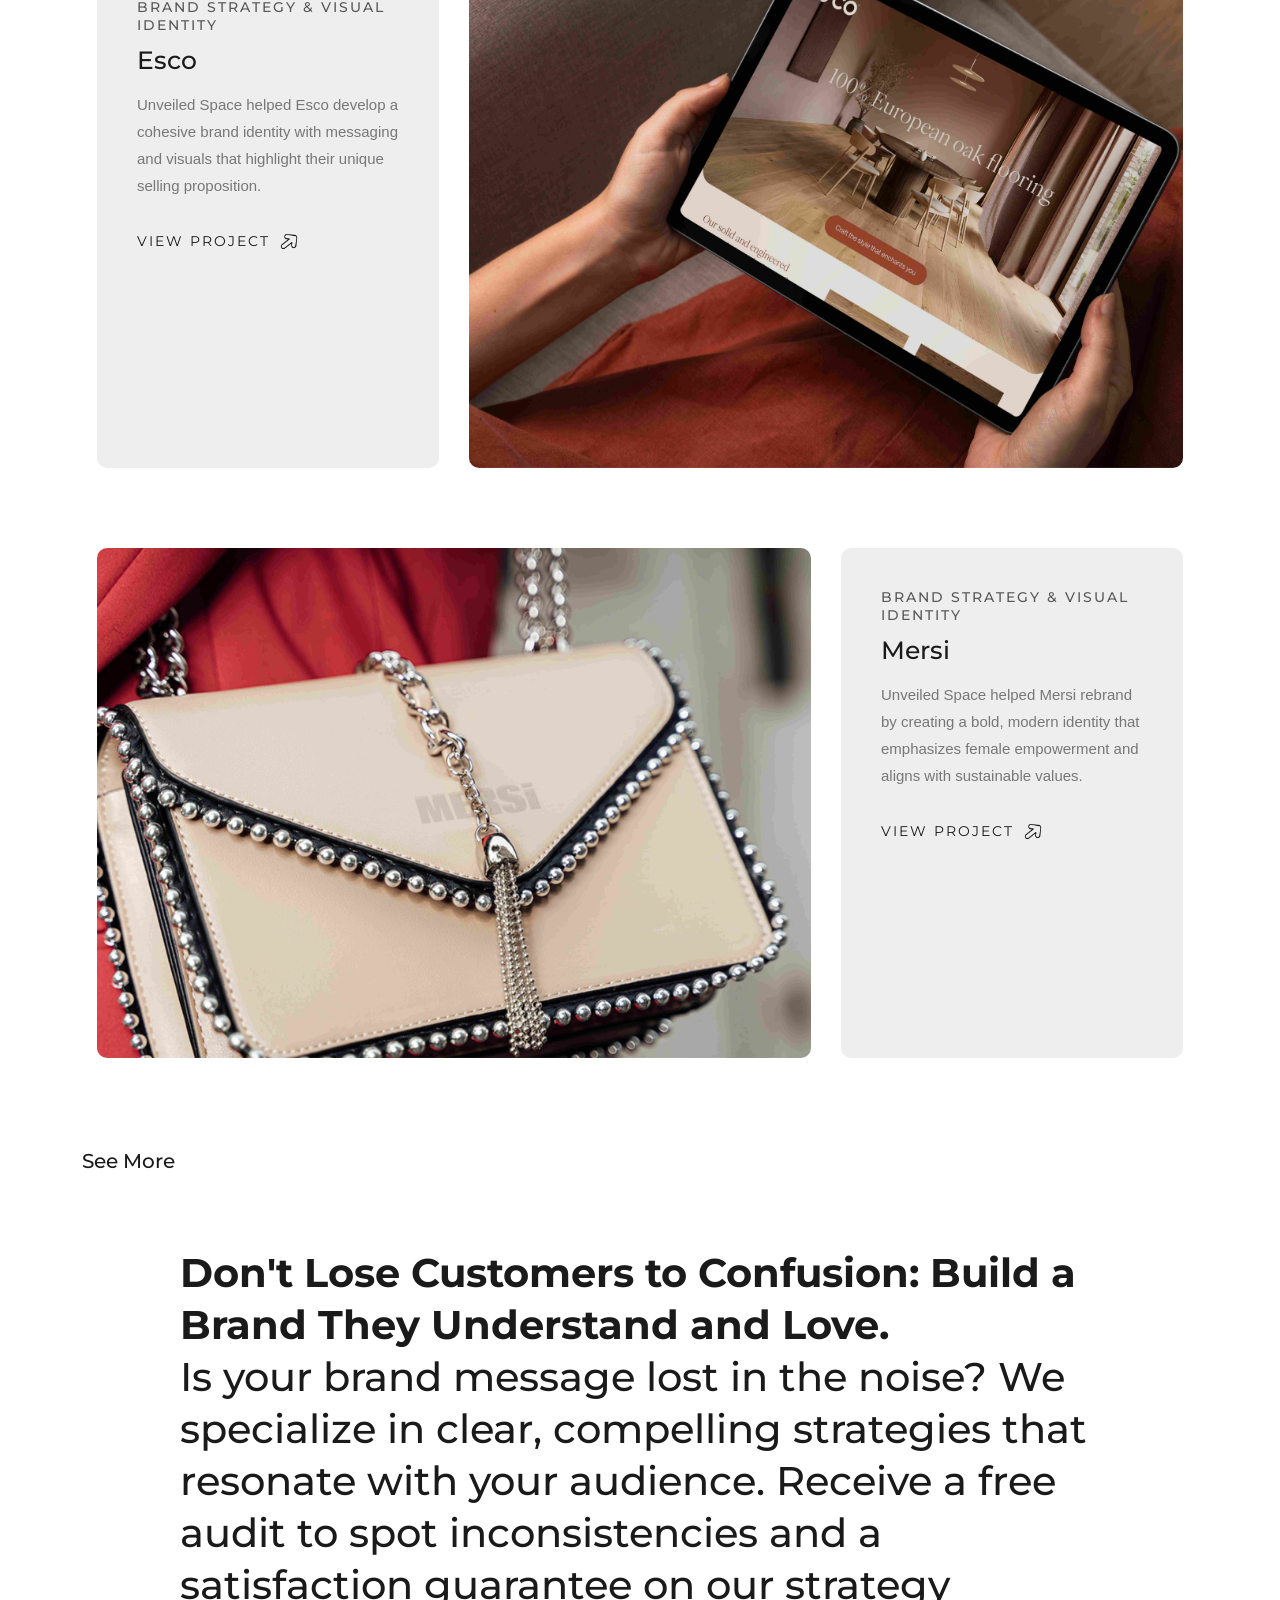
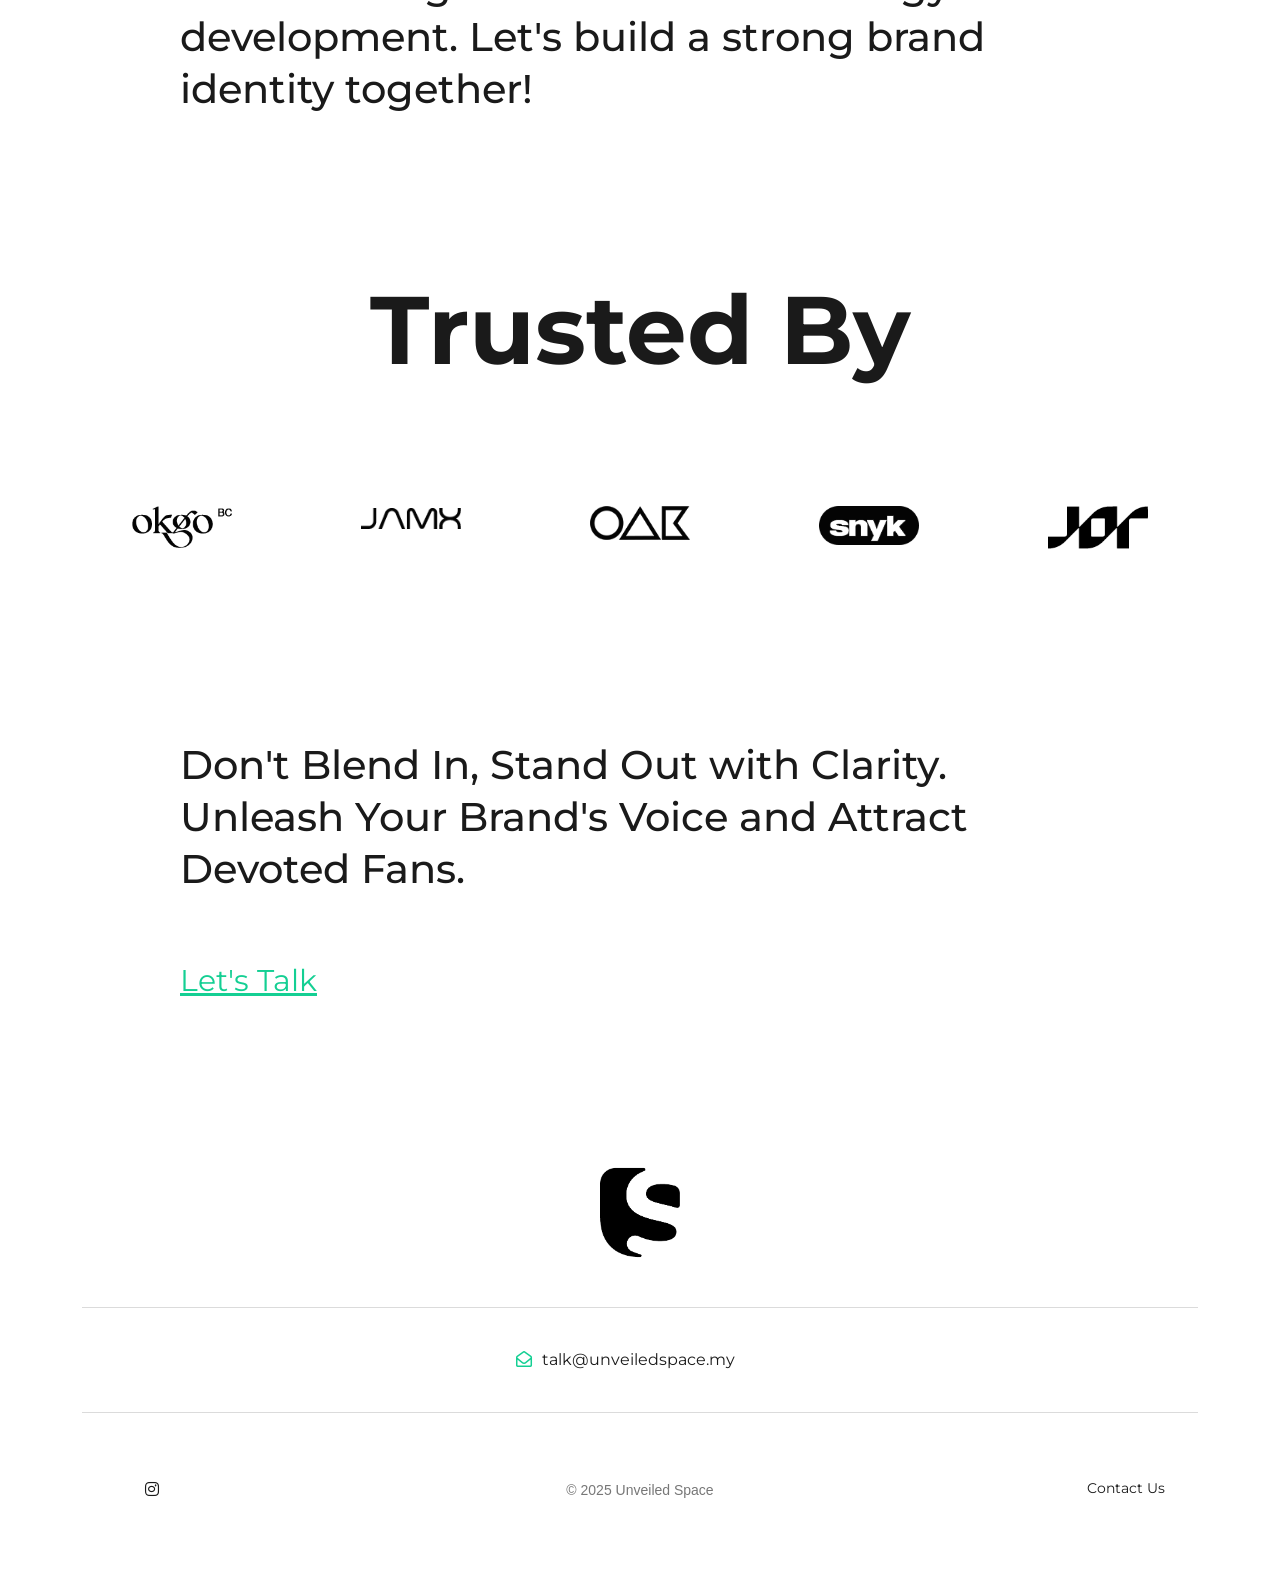
==== commit 2466e78c: "Update index.html" ====
--- a/index.html
+++ b/index.html
@@ -351,7 +351,7 @@
                   </div>
                   <div class="info-comp d-flex align-items-center justify-content-center pt-40 pb-40 bord-thin-bottom bord-thin-top">
                     <div class="mr-30 email-align"> <span class="icon main-color mr-10"><i class="fa-regular fa-envelope-open"></i></span>
-                      <span class="text"><a href="mailto:talk@unveiled.space">talk@unveiled.space</a></span>
+                      <span class="text"><a href="mailto:talk@unveiled.space">talk@unveiledspace.my</a></span>
                     </div>
                   </div>
                   <div class="row sub-footer mt-40 pt-25 pb-25 main-bg radius-30 padding-rl-30">
@@ -366,7 +366,7 @@
                         </ul>
                       </div>
                       <div class="col-lg-4 order-md-3 text-center">
-                        <p class="fz-14 copyright-padding">© 2024 Unveiled Space</p>
+                        <p class="fz-14 copyright-padding">© 2025 Unveiled Space</p>
                       </div>
                       <div class="col-lg-4 col-md-6 md-mb15 order-md-2">
                         <div class="links d-flex justify-content-end"> <ul class="rest d-flex align-items-center">
